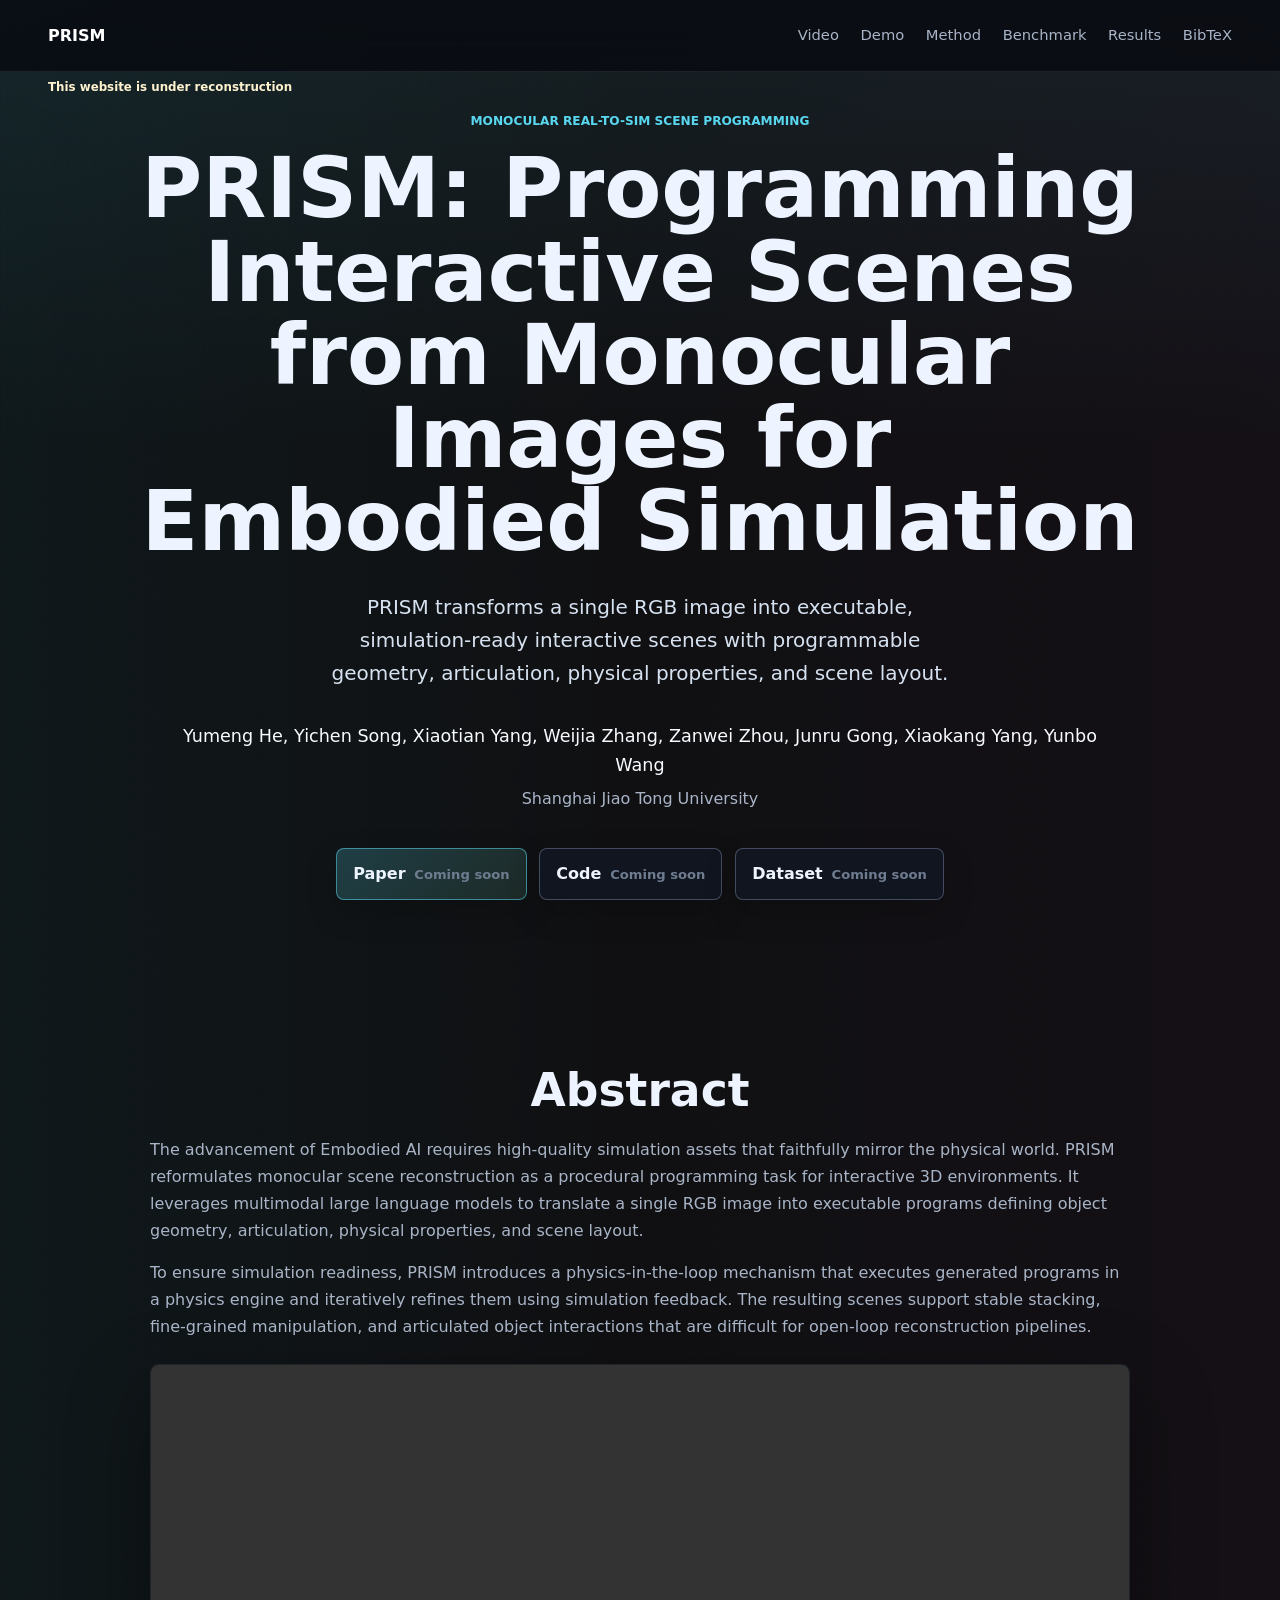
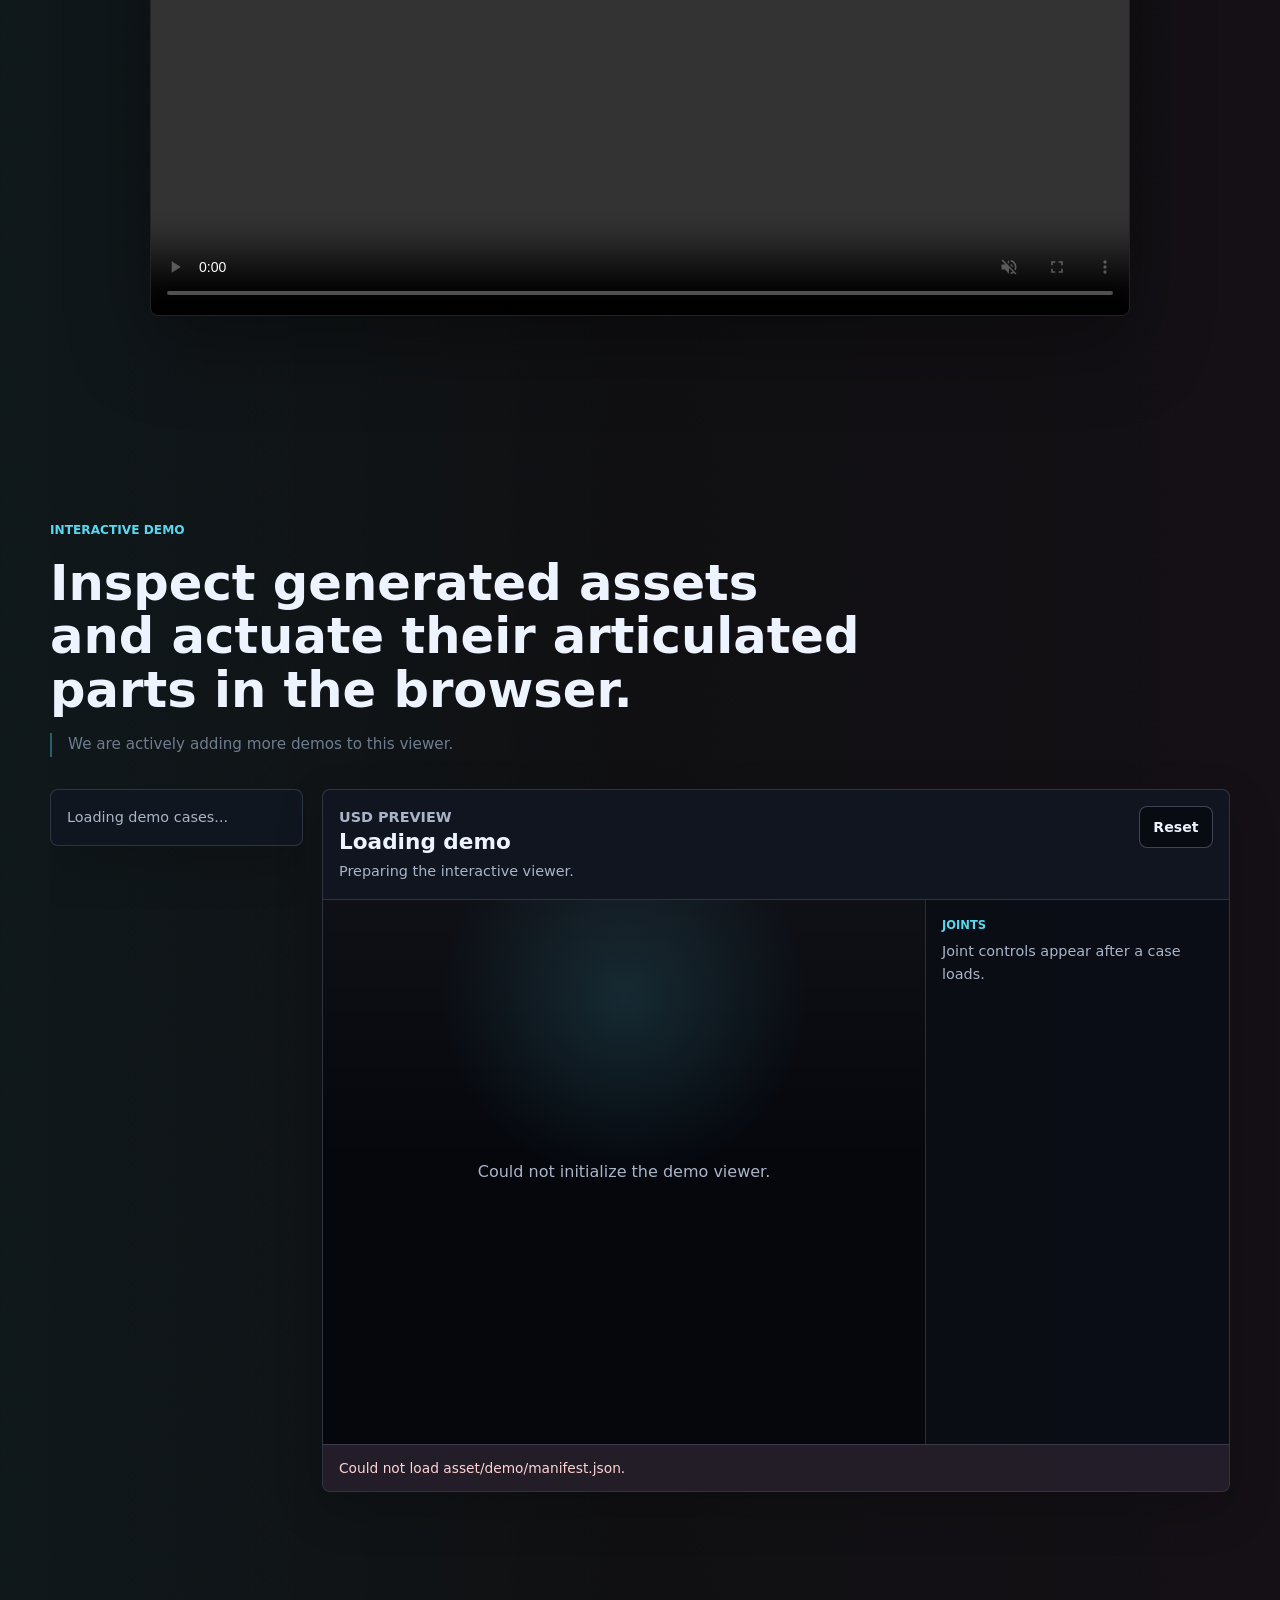
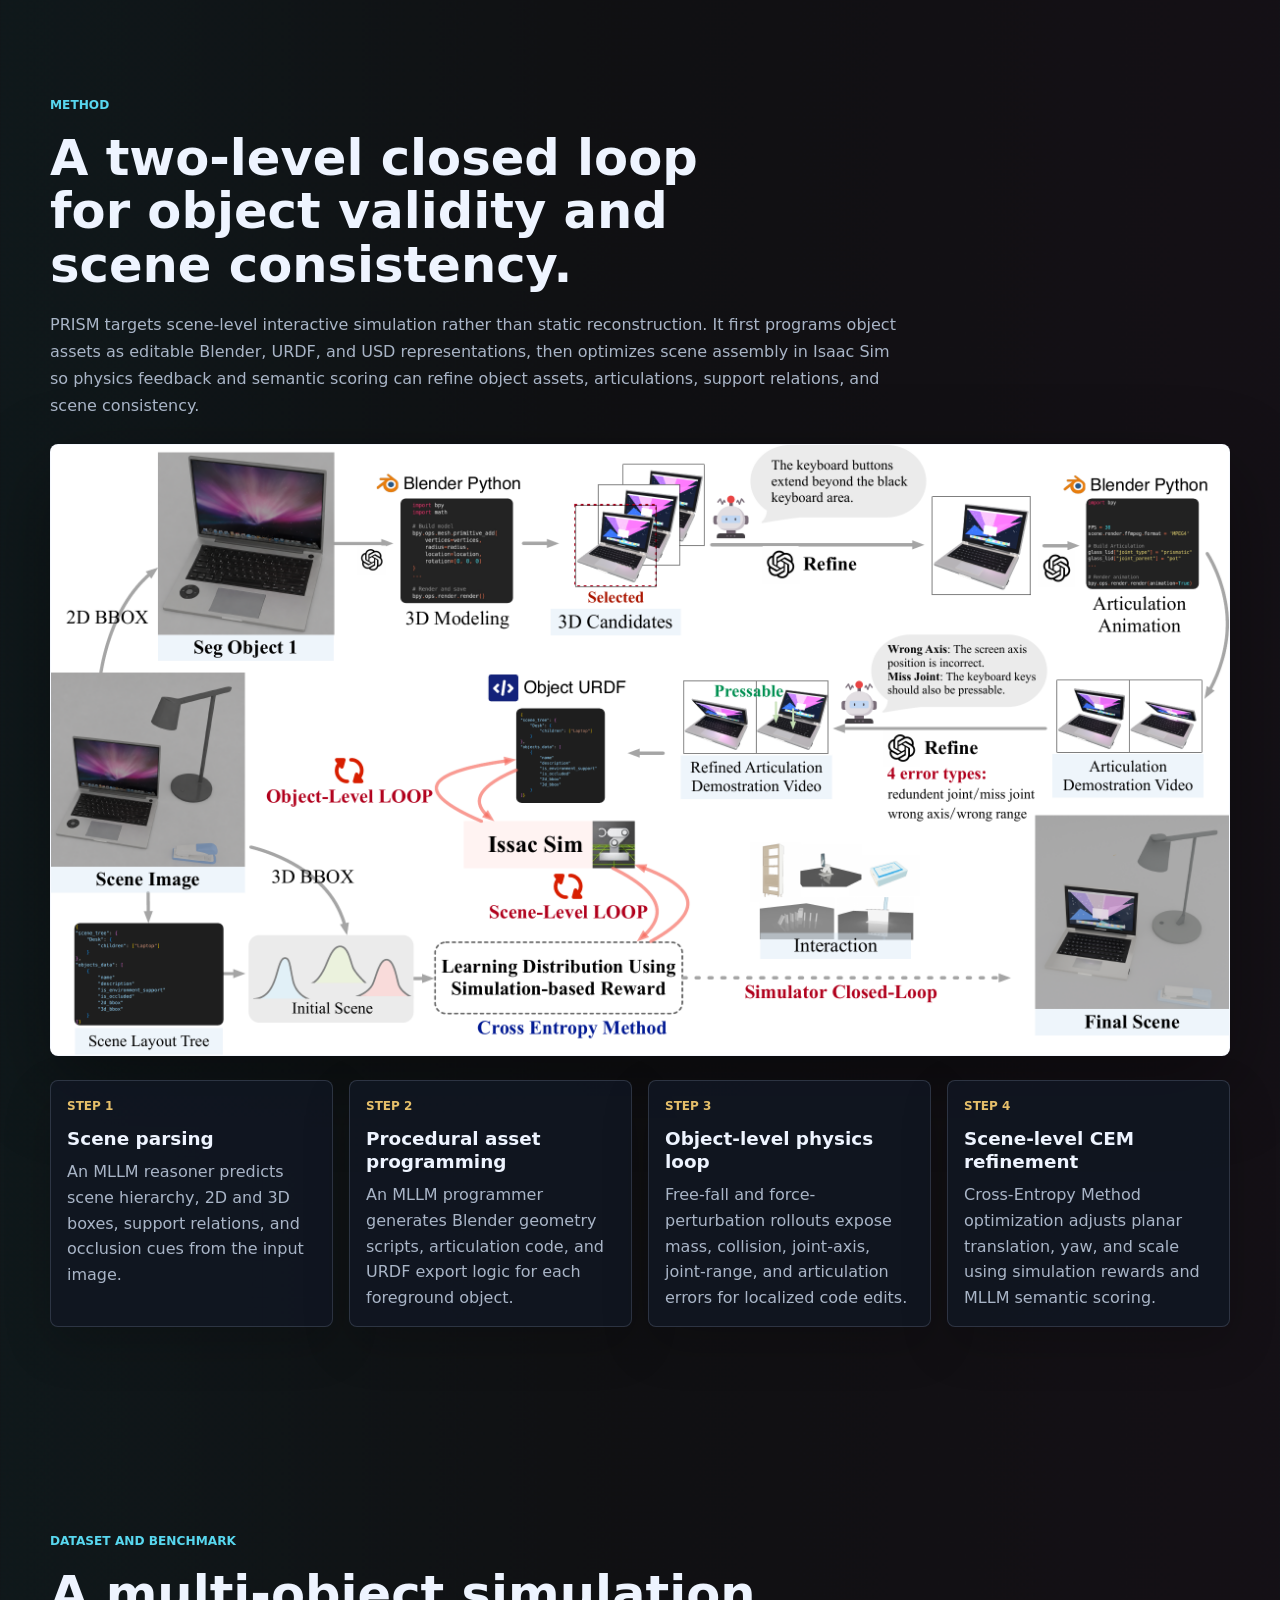
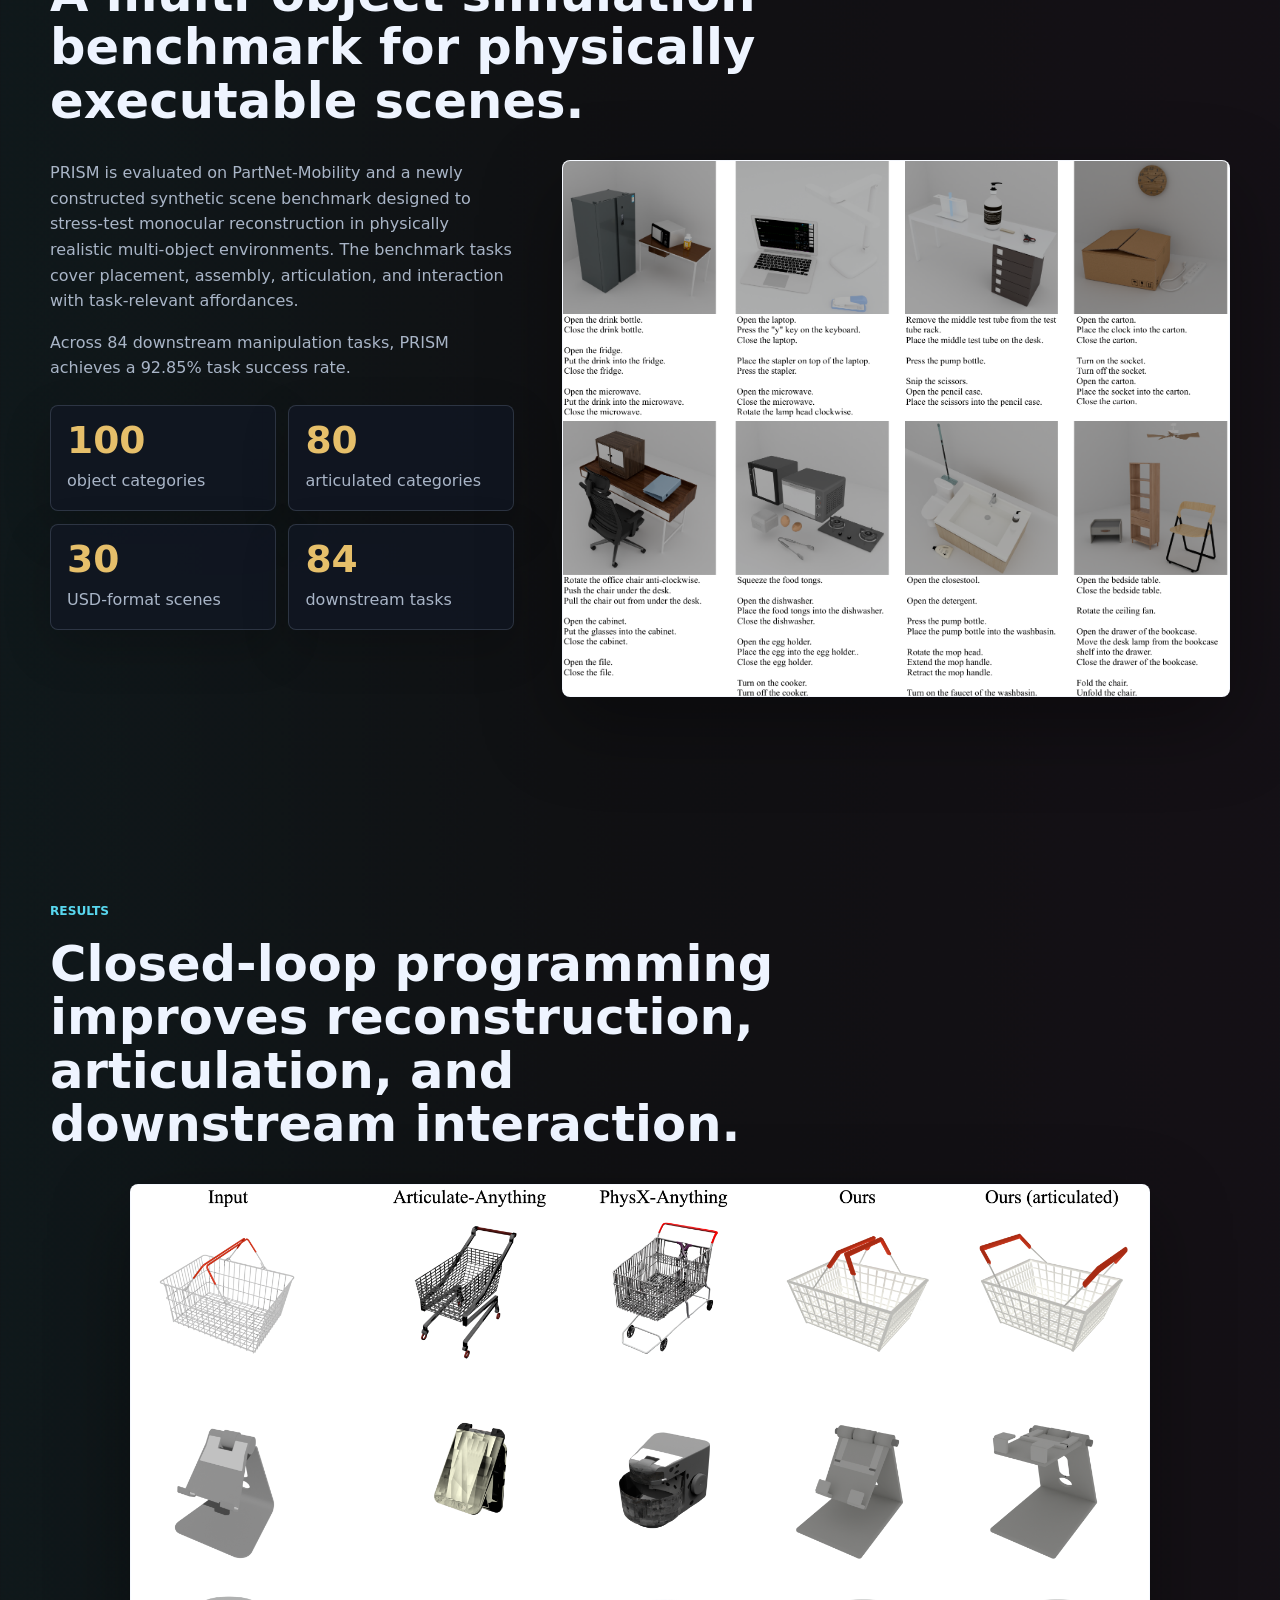
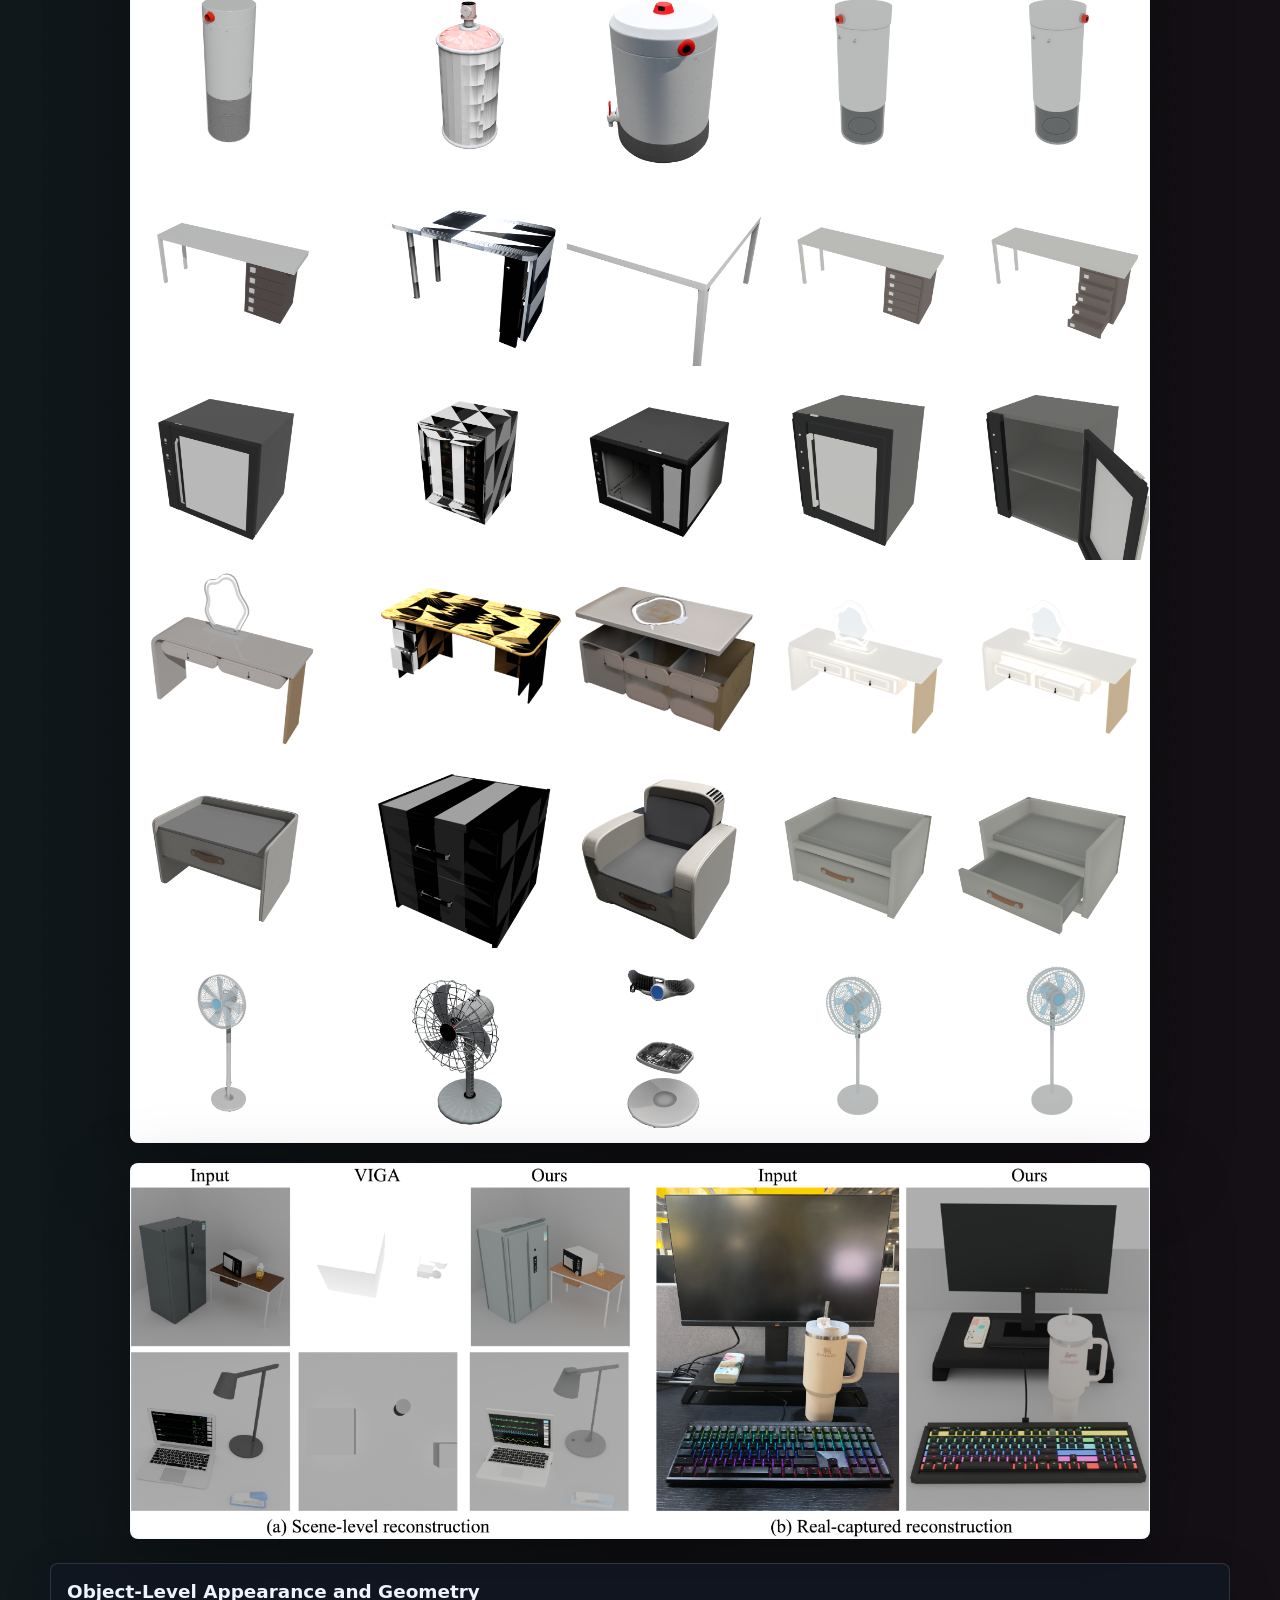
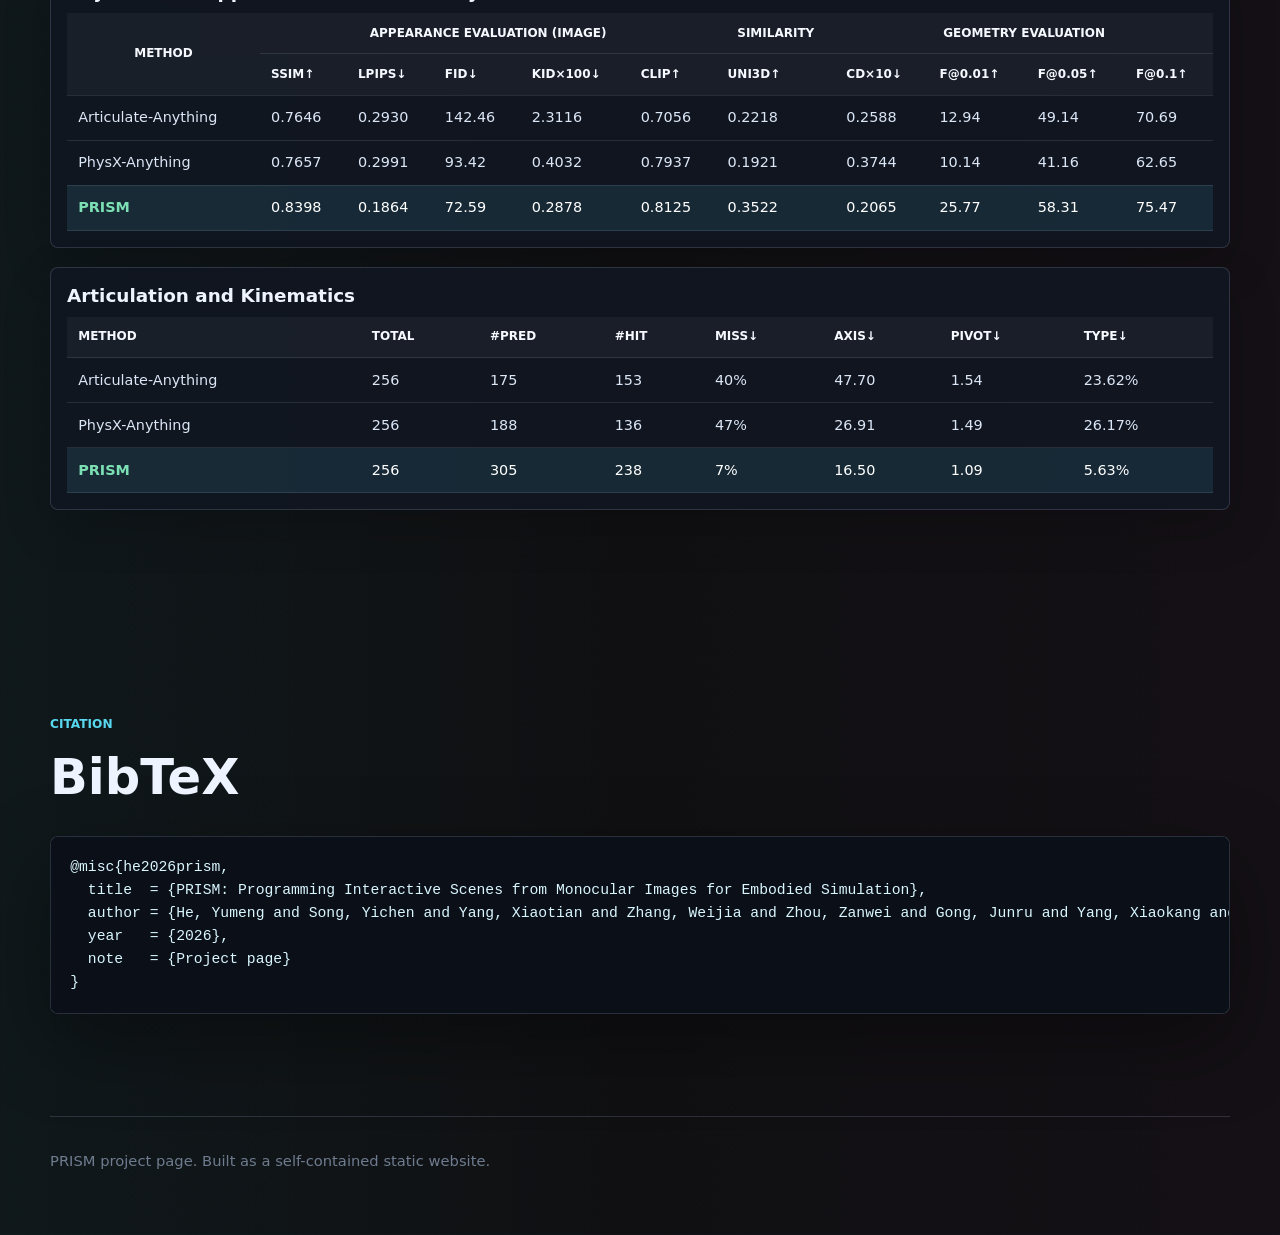
==== PRISM/index.html @ 4d596b6a "Add PRISM project page" ====
<!DOCTYPE html>
<html lang="en">
<head>
  <meta charset="utf-8">
  <meta name="viewport" content="width=device-width, initial-scale=1">
  <meta name="description" content="PRISM programs interactive simulation-ready scenes from monocular images through MLLM-driven code synthesis and physics-in-the-loop refinement.">
  <meta name="keywords" content="PRISM, embodied simulation, real-to-sim, monocular reconstruction, articulated objects, MLLM, physics-in-the-loop">
  <meta property="og:title" content="PRISM: Programming Interactive Scenes from Monocular Images for Embodied Simulation">
  <meta property="og:description" content="A project page for PRISM, a framework for simulation-ready interactive scene generation from a single RGB image.">
  <meta property="og:image" content="static/images/figure-1-demonstration.png">
  <meta name="twitter:card" content="summary_large_image">
  <title>PRISM: Programming Interactive Scenes from Monocular Images</title>
  <link rel="stylesheet" href="static/css/style.css">
</head>
<body>
  <header class="site-nav" aria-label="Primary navigation">
    <a class="brand" href="#top" aria-label="PRISM home">PRISM</a>
    <nav class="nav-links">
      <a href="#teaser-video">Video</a>
      <a href="#demo-visualization">Demo</a>
      <a href="#method">Method</a>
      <a href="#benchmark">Benchmark</a>
      <a href="#results">Results</a>
      <a href="#bibtex">BibTeX</a>
    </nav>
  </header>

  <main id="top">
    <section class="hero" aria-labelledby="paper-title">
      <div class="hero-grid" aria-hidden="true"></div>
      <p class="reconstruction-note">This website is under reconstruction</p>
      <div class="hero-inner">
        <p class="eyebrow">Monocular Real-to-Sim Scene Programming</p>
        <h1 id="paper-title">
          <span class="title-part">PRISM:</span>
          <span class="title-part">Programming</span>
          <span class="title-part">Interactive</span>
          <span class="title-part">Scenes</span>
          <span class="title-part">from Monocular</span>
          <span class="title-part">Images for</span>
          <span class="title-part">Embodied</span>
          <span class="title-part">Simulation</span>
        </h1>
        <p class="subtitle">
          PRISM transforms a single RGB image into executable, simulation-ready interactive scenes with programmable geometry, articulation, physical properties, and scene layout.
        </p>
        <p class="authors">
          Yumeng He, Yichen Song, Xiaotian Yang, Weijia Zhang, Zanwei Zhou, Junru Gong, Xiaokang Yang, Yunbo Wang
        </p>
        <p class="affiliation">Shanghai Jiao Tong University</p>
        <div class="button-row" aria-label="Project links">
          <a class="button button-primary placeholder-link" href="#" aria-disabled="true">Paper <span>Coming soon</span></a>
          <a class="button placeholder-link" href="#" aria-disabled="true">Code <span>Coming soon</span></a>
          <a class="button placeholder-link" href="#" aria-disabled="true">Dataset <span>Coming soon</span></a>
        </div>
      </div>
    </section>

    <section id="teaser-video" class="section reveal">
      <div class="section-heading">
        <h2>Abstract</h2>
      </div>
      <div class="teaser-summary">
        <p>
          The advancement of Embodied AI requires high-quality simulation assets that faithfully mirror the physical world. PRISM reformulates monocular scene reconstruction as a procedural programming task for interactive 3D environments. It leverages multimodal large language models to translate a single RGB image into executable programs defining object geometry, articulation, physical properties, and scene layout.
        </p>
        <p>
          To ensure simulation readiness, PRISM introduces a physics-in-the-loop mechanism that executes generated programs in a physics engine and iteratively refines them using simulation feedback. The resulting scenes support stable stacking, fine-grained manipulation, and articulated object interactions that are difficult for open-loop reconstruction pipelines.
        </p>
      </div>
      <figure class="video-panel">
        <video controls muted playsinline preload="metadata">
          <source src="asset/figure/teaser_video.mp4" type="video/mp4">
        </video>
      </figure>
    </section>

    <section id="demo-visualization" class="section reveal">
      <div class="section-heading">
        <p class="eyebrow">Interactive Demo</p>
        <h2>Inspect generated assets and actuate their articulated parts in the browser.</h2>
        <blockquote class="demo-note">We are actively adding more demos to this viewer.</blockquote>
      </div>
      <div class="demo-shell" data-demo-viewer>
        <aside class="demo-case-list" data-demo-list aria-label="Demo cases">
          <div class="demo-loading">Loading demo cases...</div>
        </aside>
        <div class="demo-viewer-panel">
          <div class="demo-viewer-header">
            <div>
              <p class="demo-kicker">USD Preview</p>
              <h3 data-demo-title>Loading demo</h3>
              <p data-demo-meta>Preparing the interactive viewer.</p>
            </div>
            <button class="demo-reset-button" type="button" data-demo-reset>Reset</button>
          </div>
          <div class="demo-stage-layout">
            <div class="demo-stage" data-demo-stage>
              <div class="demo-stage-placeholder">
                <span>Loading 3D scene...</span>
              </div>
            </div>
            <aside class="demo-joint-panel" data-joint-panel>
              <p class="demo-panel-title">Joints</p>
              <p class="demo-panel-empty">Joint controls appear after a case loads.</p>
            </aside>
          </div>
          <div class="demo-status" data-demo-status>Choose a case to load its simulation-ready asset.</div>
        </div>
      </div>
    </section>

    <section id="method" class="section reveal">
      <div class="section-heading">
        <p class="eyebrow">Method</p>
        <h2>A two-level closed loop for object validity and scene consistency.</h2>
      </div>
      <p class="method-intro">
        PRISM targets scene-level interactive simulation rather than static reconstruction. It first programs object assets as editable Blender, URDF, and USD representations, then optimizes scene assembly in Isaac Sim so physics feedback and semantic scoring can refine object assets, articulations, support relations, and scene consistency.
      </p>
      <figure class="figure-panel wide">
        <img src="asset/figure/method.png" alt="Overview of the PRISM pipeline from scene parsing to object-level loop and scene-level loop.">
      </figure>
      <div class="step-grid">
        <article>
          <span>Step 1</span>
          <h3>Scene parsing</h3>
          <p>An MLLM reasoner predicts scene hierarchy, 2D and 3D boxes, support relations, and occlusion cues from the input image.</p>
        </article>
        <article>
          <span>Step 2</span>
          <h3>Procedural asset programming</h3>
          <p>An MLLM programmer generates Blender geometry scripts, articulation code, and URDF export logic for each foreground object.</p>
        </article>
        <article>
          <span>Step 3</span>
          <h3>Object-level physics loop</h3>
          <p>Free-fall and force-perturbation rollouts expose mass, collision, joint-axis, joint-range, and articulation errors for localized code edits.</p>
        </article>
        <article>
          <span>Step 4</span>
          <h3>Scene-level CEM refinement</h3>
          <p>Cross-Entropy Method optimization adjusts planar translation, yaw, and scale using simulation rewards and MLLM semantic scoring.</p>
        </article>
      </div>
    </section>

    <section id="benchmark" class="section reveal">
      <div class="section-heading">
        <p class="eyebrow">Dataset and Benchmark</p>
        <h2>A multi-object simulation benchmark for physically executable scenes.</h2>
      </div>
      <div class="benchmark-layout">
        <div class="benchmark-copy">
          <p>
            PRISM is evaluated on PartNet-Mobility and a newly constructed synthetic scene benchmark designed to stress-test monocular reconstruction in physically realistic multi-object environments. The benchmark tasks cover placement, assembly, articulation, and interaction with task-relevant affordances.
          </p>
          <p>
            Across 84 downstream manipulation tasks, PRISM achieves a 92.85% task success rate.
          </p>
          <div class="benchmark-stats">
            <div>
              <strong>100</strong>
              <span>object categories</span>
            </div>
            <div>
              <strong>80</strong>
              <span>articulated categories</span>
            </div>
            <div>
              <strong>30</strong>
              <span>USD-format scenes</span>
            </div>
            <div>
              <strong>84</strong>
              <span>downstream tasks</span>
            </div>
          </div>
        </div>
        <figure class="figure-panel">
          <img src="asset/figure/task.png" alt="Examples of PRISM benchmark scenes with their corresponding manipulation tasks.">
        </figure>
      </div>
    </section>

    <section id="results" class="section reveal">
      <div class="section-heading">
        <p class="eyebrow">Results</p>
        <h2>Closed-loop programming improves reconstruction, articulation, and downstream interaction.</h2>
      </div>
      <div class="result-gallery">
        <figure class="figure-panel result-qualitative">
          <img src="asset/figure/object.jpeg" alt="Object-level qualitative and quantitative comparison results.">
        </figure>
        <figure class="figure-panel">
          <img src="asset/figure/scene.jpeg" alt="Scene-level qualitative comparison results.">
        </figure>
      </div>

      <div class="table-grid">
        <section class="data-table appearance-table" aria-labelledby="appearance-table-title">
          <h3 id="appearance-table-title">Object-Level Appearance and Geometry</h3>
          <div class="table-wrap">
            <table>
              <thead>
                <tr>
                  <th rowspan="2">Method</th>
                  <th colspan="5">Appearance Evaluation (Image)</th>
                  <th>Similarity</th>
                  <th colspan="4">Geometry Evaluation</th>
                </tr>
                <tr>
                  <th>SSIM↑</th>
                  <th>LPIPS↓</th>
                  <th>FID↓</th>
                  <th>KID×100↓</th>
                  <th>CLIP↑</th>
                  <th>Uni3D↑</th>
                  <th>CD×10↓</th>
                  <th>F@0.01↑</th>
                  <th>F@0.05↑</th>
                  <th>F@0.1↑</th>
                </tr>
              </thead>
              <tbody>
                <tr>
                  <td>Articulate-Anything</td>
                  <td>0.7646</td>
                  <td>0.2930</td>
                  <td>142.46</td>
                  <td>2.3116</td>
                  <td>0.7056</td>
                  <td>0.2218</td>
                  <td>0.2588</td>
                  <td>12.94</td>
                  <td>49.14</td>
                  <td>70.69</td>
                </tr>
                <tr>
                  <td>PhysX-Anything</td>
                  <td>0.7657</td>
                  <td>0.2991</td>
                  <td>93.42</td>
                  <td>0.4032</td>
                  <td>0.7937</td>
                  <td>0.1921</td>
                  <td>0.3744</td>
                  <td>10.14</td>
                  <td>41.16</td>
                  <td>62.65</td>
                </tr>
                <tr class="highlight-row">
                  <td>PRISM</td>
                  <td>0.8398</td>
                  <td>0.1864</td>
                  <td>72.59</td>
                  <td>0.2878</td>
                  <td>0.8125</td>
                  <td>0.3522</td>
                  <td>0.2065</td>
                  <td>25.77</td>
                  <td>58.31</td>
                  <td>75.47</td>
                </tr>
              </tbody>
            </table>
          </div>
        </section>

        <section class="data-table articulation-table" aria-labelledby="articulation-table-title">
          <h3 id="articulation-table-title">Articulation and Kinematics</h3>
          <div class="table-wrap">
            <table>
              <thead>
                <tr>
                  <th>Method</th>
                  <th>Total</th>
                  <th>#Pred</th>
                  <th>#Hit</th>
                  <th>Miss↓</th>
                  <th>Axis↓</th>
                  <th>Pivot↓</th>
                  <th>Type↓</th>
                </tr>
              </thead>
              <tbody>
                <tr>
                  <td>Articulate-Anything</td>
                  <td>256</td>
                  <td>175</td>
                  <td>153</td>
                  <td>40%</td>
                  <td>47.70</td>
                  <td>1.54</td>
                  <td>23.62%</td>
                </tr>
                <tr>
                  <td>PhysX-Anything</td>
                  <td>256</td>
                  <td>188</td>
                  <td>136</td>
                  <td>47%</td>
                  <td>26.91</td>
                  <td>1.49</td>
                  <td>26.17%</td>
                </tr>
                <tr class="highlight-row">
                  <td>PRISM</td>
                  <td>256</td>
                  <td>305</td>
                  <td>238</td>
                  <td>7%</td>
                  <td>16.50</td>
                  <td>1.09</td>
                  <td>5.63%</td>
                </tr>
              </tbody>
            </table>
          </div>
        </section>
      </div>
    </section>

    <section id="bibtex" class="section reveal">
      <div class="section-heading">
        <p class="eyebrow">Citation</p>
        <h2>BibTeX</h2>
      </div>
      <pre class="bibtex"><code>@misc{he2026prism,
  title  = {PRISM: Programming Interactive Scenes from Monocular Images for Embodied Simulation},
  author = {He, Yumeng and Song, Yichen and Yang, Xiaotian and Zhang, Weijia and Zhou, Zanwei and Gong, Junru and Yang, Xiaokang and Wang, Yunbo},
  year   = {2026},
  note   = {Project page}
}</code></pre>
    </section>
  </main>

  <footer class="footer">
    <p>PRISM project page. Built as a self-contained static website.</p>
  </footer>

  <script src="static/js/main.js"></script>
  <script type="importmap">
    {
      "imports": {
        "three": "./static/vendor/three/three.module.js",
        "three/addons/": "./static/vendor/three/examples/jsm/"
      }
    }
  </script>
  <script type="module" src="static/js/demo-viewer.js"></script>
</body>
</html>
---- PRISM/static/css/style.css ----
:root {
  color-scheme: dark;
  --bg: #07090f;
  --bg-elevated: #0d111a;
  --panel: #111722;
  --panel-strong: #151d2a;
  --text: #eef4ff;
  --muted: #a9b5c7;
  --soft: #6f7c90;
  --line: rgba(199, 218, 255, 0.16);
  --line-strong: rgba(199, 218, 255, 0.28);
  --cyan: #58d7ef;
  --mint: #7de0b5;
  --amber: #e6bf6a;
  --rose: #e98080;
  --shadow: 0 28px 80px rgba(0, 0, 0, 0.34);
}

* {
  box-sizing: border-box;
}

html {
  scroll-behavior: smooth;
  background: var(--bg);
}

body {
  margin: 0;
  min-height: 100vh;
  overflow-x: hidden;
  color: var(--text);
  font-family: Inter, ui-sans-serif, system-ui, -apple-system, BlinkMacSystemFont, "Segoe UI", Arial, sans-serif;
  line-height: 1.6;
  background:
    linear-gradient(180deg, rgba(88, 215, 239, 0.08) 0%, rgba(7, 9, 15, 0) 28rem),
    linear-gradient(90deg, rgba(125, 224, 181, 0.07), rgba(230, 191, 106, 0.04) 48%, rgba(233, 128, 128, 0.06)),
    var(--bg);
}

body::before {
  position: fixed;
  inset: 0;
  z-index: -2;
  content: "";
  background-image:
    linear-gradient(rgba(199, 218, 255, 0.06) 1px, transparent 1px),
    linear-gradient(90deg, rgba(199, 218, 255, 0.06) 1px, transparent 1px);
  background-size: 42px 42px;
  mask-image: linear-gradient(180deg, rgba(0, 0, 0, 0.85), rgba(0, 0, 0, 0.2) 48rem, transparent);
  pointer-events: none;
}

a {
  color: inherit;
  text-decoration: none;
}

img {
  display: block;
  max-width: 100%;
}

::selection {
  color: #ffffff;
  background: rgba(88, 215, 239, 0.35);
}

.site-nav {
  position: fixed;
  top: 0;
  left: 0;
  right: 0;
  z-index: 20;
  display: flex;
  align-items: center;
  justify-content: space-between;
  gap: 1rem;
  padding: 1rem clamp(1rem, 4vw, 3rem);
  border-bottom: 1px solid rgba(199, 218, 255, 0.1);
  background: rgba(7, 9, 15, 0.76);
  backdrop-filter: blur(18px);
}

.brand {
  display: inline-flex;
  align-items: center;
  min-height: 2.25rem;
  font-weight: 800;
  letter-spacing: 0;
  color: #ffffff;
}

.reconstruction-note {
  position: absolute;
  top: 5rem;
  left: clamp(1rem, 4vw, 3rem);
  z-index: 1;
  max-width: min(18rem, calc(100% - 2rem));
  margin: 0;
  color: #fff2cf;
  font-size: 0.74rem;
  font-weight: 800;
  line-height: 1.25;
  overflow-wrap: anywhere;
}

.nav-links {
  display: flex;
  align-items: center;
  gap: clamp(0.5rem, 2vw, 1.35rem);
  font-size: 0.92rem;
  color: var(--muted);
}

.nav-links a {
  padding: 0.45rem 0;
  border-bottom: 1px solid transparent;
  transition: color 160ms ease, border-color 160ms ease;
}

.nav-links a:hover,
.nav-links a:focus-visible {
  color: var(--text);
  border-color: var(--cyan);
}

.hero {
  position: relative;
  display: flex;
  min-height: 100vh;
  align-items: center;
  overflow: hidden;
  padding: 7rem clamp(1rem, 4vw, 3rem) 4rem;
}

.hero-grid {
  position: absolute;
  inset: 5rem clamp(1rem, 4vw, 4rem) 3rem;
  z-index: -1;
  border: 1px solid rgba(199, 218, 255, 0.1);
  background:
    linear-gradient(90deg, rgba(88, 215, 239, 0.08), transparent 35%, rgba(230, 191, 106, 0.08)),
    repeating-linear-gradient(0deg, rgba(255, 255, 255, 0.04) 0 1px, transparent 1px 32px),
    repeating-linear-gradient(90deg, rgba(255, 255, 255, 0.04) 0 1px, transparent 1px 32px);
  opacity: 0.72;
}

.hero-inner {
  width: min(100%, 1120px);
  margin: 0 auto;
  text-align: center;
}

.eyebrow {
  margin: 0 0 1rem;
  color: var(--cyan);
  font-size: 0.76rem;
  font-weight: 800;
  letter-spacing: 0;
  text-transform: uppercase;
  overflow-wrap: break-word;
}

h1,
h2,
h3,
p {
  margin-top: 0;
}

h1 {
  max-width: 1080px;
  margin: 0 auto;
  font-size: 5.2rem;
  line-height: 1;
  letter-spacing: 0;
  text-wrap: balance;
  overflow-wrap: break-word;
}

.title-part {
  display: inline;
}

.subtitle {
  max-width: 850px;
  margin: 1.75rem auto 0;
  color: #d7e2f1;
  font-size: 1.25rem;
  line-height: 1.65;
  text-wrap: balance;
}

.authors {
  max-width: 960px;
  margin: 2rem auto 0;
  color: #f7fbff;
  font-size: 1.1rem;
}

.affiliation {
  margin: 0.45rem auto 0;
  color: var(--muted);
  font-size: 1rem;
}

.button-row {
  display: flex;
  flex-wrap: wrap;
  justify-content: center;
  gap: 0.8rem;
  margin-top: 2.3rem;
}

.button {
  display: inline-flex;
  min-height: 2.9rem;
  align-items: center;
  justify-content: center;
  gap: 0.55rem;
  padding: 0.75rem 1rem;
  border: 1px solid var(--line-strong);
  border-radius: 8px;
  color: var(--text);
  background: rgba(17, 23, 34, 0.9);
  font-weight: 750;
  box-shadow: 0 12px 32px rgba(0, 0, 0, 0.18);
  transition: transform 160ms ease, border-color 160ms ease, background 160ms ease;
}

.button span {
  color: var(--soft);
  font-size: 0.82rem;
  font-weight: 650;
}

.button:hover,
.button:focus-visible {
  transform: translateY(-2px);
  border-color: rgba(88, 215, 239, 0.65);
  background: rgba(20, 31, 45, 0.95);
}

.button-primary {
  border-color: rgba(88, 215, 239, 0.55);
  background: linear-gradient(135deg, rgba(88, 215, 239, 0.22), rgba(125, 224, 181, 0.12));
}

.section {
  width: min(100% - 2rem, 1180px);
  margin: 0 auto;
  padding: clamp(4.5rem, 8vw, 7.5rem) 0;
}

.section-heading {
  max-width: 850px;
  margin-bottom: 2rem;
}

.section-heading h2 {
  margin: 0;
  font-size: 3.1rem;
  line-height: 1.08;
  letter-spacing: 0;
  text-wrap: balance;
}

.benchmark-layout {
  display: grid;
  grid-template-columns: minmax(0, 0.82fr) minmax(0, 1.18fr);
  gap: clamp(1.4rem, 4vw, 3rem);
  align-items: start;
}

.figure-panel {
  margin: 0;
  overflow: hidden;
  border: 1px solid var(--line);
  border-radius: 8px;
  background: #ffffff;
  box-shadow: var(--shadow);
}

.figure-panel img {
  display: block;
  width: 100%;
  height: auto;
  background: #ffffff;
}

.figure-panel.wide {
  margin-bottom: 1.5rem;
}

.video-panel {
  width: min(100%, 980px);
  margin: 0 auto;
  overflow: hidden;
  border: 1px solid var(--line);
  border-radius: 8px;
  background: #000000;
  box-shadow: var(--shadow);
}

.video-panel video {
  display: block;
  width: 100%;
  aspect-ratio: 16 / 9;
  background: #000000;
}

#teaser-video .section-heading {
  width: min(100%, 980px);
  max-width: none;
  margin: 0 auto 1.25rem;
  text-align: center;
}

#teaser-video .section-heading h2 {
  font-size: clamp(2.1rem, 4vw, 2.85rem);
}

.teaser-summary {
  width: min(100%, 980px);
  margin: 0 auto 1.5rem;
  color: var(--muted);
  font-size: 1rem;
  line-height: 1.7;
  text-align: left;
}

.teaser-summary p {
  margin: 0;
}

.teaser-summary p + p {
  margin-top: 0.9rem;
}

.demo-note {
  margin: 1rem 0 0;
  padding-left: 1rem;
  border-left: 2px solid rgba(88, 215, 239, 0.38);
  color: var(--soft);
  font-size: 0.95rem;
  line-height: 1.55;
}

.demo-shell {
  display: grid;
  grid-template-columns: minmax(12rem, 16rem) minmax(0, 1fr);
  gap: 1rem;
  align-items: stretch;
}

.demo-case-list {
  display: flex;
  flex-direction: column;
  gap: 0.6rem;
  min-width: 0;
  max-height: calc(5 * 4.4rem + 4 * 0.6rem);
  overflow-y: auto;
  padding-right: 0.2rem;
}

.demo-loading,
.demo-case-button,
.demo-viewer-panel,
.demo-joint-panel {
  border: 1px solid var(--line);
  border-radius: 8px;
  background: rgba(17, 23, 34, 0.86);
  box-shadow: 0 18px 48px rgba(0, 0, 0, 0.18);
}

.demo-loading {
  padding: 1rem;
  color: var(--muted);
  font-size: 0.9rem;
}

.demo-case-button {
  display: grid;
  grid-template-columns: 4.4rem minmax(0, 1fr);
  align-items: center;
  flex: 0 0 auto;
  width: 100%;
  height: 4.4rem;
  min-width: 0;
  padding: 0;
  overflow: hidden;
  color: inherit;
  font: inherit;
  text-align: left;
  cursor: pointer;
  transition: border-color 160ms ease, transform 160ms ease, background 160ms ease;
}

.demo-case-button:hover,
.demo-case-button:focus-visible,
.demo-case-button.is-active {
  border-color: rgba(88, 215, 239, 0.65);
  background: rgba(20, 31, 45, 0.95);
}

.demo-case-button:hover,
.demo-case-button:focus-visible {
  transform: translateY(-2px);
}

.demo-case-button img {
  display: block;
  width: 100%;
  height: 100%;
  object-fit: cover;
}

.demo-case-thumb {
  display: grid;
  place-items: center;
  width: 4.4rem;
  height: 4.4rem;
  overflow: hidden;
  background: #ffffff;
}

.demo-case-thumb-fallback {
  color: #101722;
  font-size: 1rem;
  font-weight: 850;
}

.demo-case-title {
  display: -webkit-box;
  -webkit-box-orient: vertical;
  -webkit-line-clamp: 2;
  min-width: 0;
  padding: 0.75rem;
  color: var(--text);
  font-size: 0.92rem;
  font-weight: 750;
  line-height: 1.25;
  overflow: hidden;
  overflow-wrap: anywhere;
}

.demo-viewer-panel {
  min-width: 0;
  overflow: hidden;
}

.demo-viewer-header {
  display: flex;
  align-items: flex-start;
  justify-content: space-between;
  gap: 1rem;
  padding: 1rem;
  border-bottom: 1px solid var(--line);
}

.demo-viewer-header h3 {
  margin-bottom: 0.3rem;
  font-size: 1.35rem;
  line-height: 1.2;
}

.demo-viewer-header p {
  margin-bottom: 0;
  color: var(--muted);
  font-size: 0.9rem;
}

.demo-kicker,
.demo-panel-title {
  margin: 0 0 0.35rem;
  color: var(--cyan);
  font-size: 0.72rem;
  font-weight: 800;
  letter-spacing: 0;
  text-transform: uppercase;
}

.demo-reset-button {
  flex: 0 0 auto;
  min-height: 2.4rem;
  padding: 0.55rem 0.85rem;
  border: 1px solid var(--line-strong);
  border-radius: 8px;
  color: var(--text);
  background: rgba(7, 9, 15, 0.72);
  font: inherit;
  font-size: 0.88rem;
  font-weight: 750;
  cursor: pointer;
  transition: border-color 160ms ease, background 160ms ease;
}

.demo-reset-button:hover,
.demo-reset-button:focus-visible {
  border-color: rgba(88, 215, 239, 0.65);
  background: rgba(20, 31, 45, 0.95);
}

.demo-stage-layout {
  display: grid;
  grid-template-columns: minmax(0, 1fr) minmax(15rem, 19rem);
  min-height: 34rem;
}

.demo-stage {
  position: relative;
  min-width: 0;
  min-height: 34rem;
  overflow: hidden;
  background:
    radial-gradient(circle at 50% 18%, rgba(88, 215, 239, 0.14), transparent 34%),
    linear-gradient(180deg, rgba(255, 255, 255, 0.04), transparent 48%),
    #05070d;
  touch-action: none;
}

.demo-stage canvas {
  display: block;
  width: 100%;
  height: 100%;
}

.demo-stage-placeholder {
  position: absolute;
  inset: 0;
  display: grid;
  place-items: center;
  padding: 1.5rem;
  color: var(--muted);
  text-align: center;
}

.demo-stage-placeholder span {
  max-width: 22rem;
}

.demo-joint-panel {
  min-width: 0;
  max-height: 34rem;
  overflow-y: auto;
  padding: 1rem;
  border-top: 0;
  border-right: 0;
  border-bottom: 0;
  border-radius: 0;
  background: rgba(7, 9, 15, 0.64);
  box-shadow: none;
}

.demo-panel-empty {
  margin: 0;
  color: var(--muted);
  font-size: 0.9rem;
}

.demo-joint-control {
  padding: 0.75rem 0;
  border-top: 1px solid rgba(199, 218, 255, 0.12);
}

.demo-joint-control:first-of-type {
  border-top: 0;
}

.demo-joint-control label {
  display: flex;
  align-items: flex-start;
  justify-content: space-between;
  gap: 0.75rem;
  color: var(--text);
  font-size: 0.82rem;
  font-weight: 750;
  line-height: 1.25;
}

.demo-joint-name {
  min-width: 0;
  overflow-wrap: anywhere;
}

.demo-joint-value {
  flex: 0 0 auto;
  color: var(--mint);
  font-variant-numeric: tabular-nums;
}

.demo-joint-control input[type="range"] {
  width: 100%;
  margin-top: 0.65rem;
  accent-color: var(--cyan);
}

.demo-status {
  padding: 0.75rem 1rem;
  border-top: 1px solid var(--line);
  color: var(--muted);
  font-size: 0.86rem;
}

.demo-status.is-error {
  color: #ffd3d3;
  background: rgba(233, 128, 128, 0.08);
}

.method-intro {
  max-width: 850px;
  margin: -0.85rem 0 1.5rem;
  color: var(--muted);
  font-size: 1rem;
  line-height: 1.7;
}

.step-grid article,
.data-table,
.benchmark-stats div {
  border: 1px solid var(--line);
  border-radius: 8px;
  background: rgba(17, 23, 34, 0.86);
  box-shadow: 0 18px 48px rgba(0, 0, 0, 0.18);
}

.step-grid h3,
.data-table h3 {
  margin-bottom: 0.6rem;
  font-size: 1.15rem;
  line-height: 1.25;
}

.step-grid p {
  margin-bottom: 0;
  color: var(--muted);
}

.step-grid {
  display: grid;
  grid-template-columns: repeat(4, minmax(0, 1fr));
  gap: 1rem;
}

.step-grid article {
  padding: 1rem;
}

.step-grid span {
  display: block;
  margin-bottom: 0.65rem;
  color: var(--amber);
  font-size: 0.75rem;
  font-weight: 800;
  text-transform: uppercase;
  letter-spacing: 0;
}

.result-gallery {
  display: grid;
  grid-template-columns: 1fr;
  gap: 1.2rem;
  align-items: start;
}

.result-gallery .figure-panel {
  width: min(100%, 1020px);
  background: #ffffff;
  margin-inline: auto;
}

.result-gallery img {
  background: #ffffff;
}

.table-grid {
  display: grid;
  grid-template-columns: 1fr;
  gap: 1.2rem;
  margin-top: 1.5rem;
}

.data-table {
  min-width: 0;
  padding: 1rem;
}

.data-table h3 {
  color: var(--text);
}

.table-wrap {
  min-width: 0;
  max-width: 100%;
  overflow-x: auto;
}

table {
  width: 100%;
  min-width: 610px;
  border-collapse: collapse;
  color: #dbe6f6;
  font-size: 0.9rem;
}

th,
td {
  padding: 0.66rem 0.7rem;
  border-bottom: 1px solid rgba(199, 218, 255, 0.12);
  text-align: left;
  white-space: nowrap;
}

th {
  color: #f6f9ff;
  font-size: 0.75rem;
  font-weight: 800;
  letter-spacing: 0;
  text-transform: uppercase;
  background: rgba(255, 255, 255, 0.04);
}

.appearance-table table {
  min-width: 980px;
}

.articulation-table table {
  min-width: 760px;
}

.appearance-table thead tr:first-child th {
  text-align: center;
}

.highlight-row {
  color: #ffffff;
  background: rgba(88, 215, 239, 0.1);
}

.highlight-row td:first-child {
  color: var(--mint);
  font-weight: 850;
}

.benchmark-copy {
  color: var(--muted);
}

.benchmark-stats {
  display: grid;
  grid-template-columns: repeat(2, minmax(0, 1fr));
  gap: 0.8rem;
  margin-top: 1.5rem;
}

.benchmark-stats div {
  padding: 1rem;
}

.benchmark-stats strong {
  display: block;
  color: var(--amber);
  font-size: 2.35rem;
  line-height: 1;
}

.benchmark-stats span {
  display: block;
  margin-top: 0.55rem;
  color: var(--muted);
}

.bibtex {
  overflow-x: auto;
  margin: 0;
  padding: 1.2rem;
  border: 1px solid var(--line);
  border-radius: 8px;
  color: #d9f6ff;
  background: #0b1018;
  box-shadow: var(--shadow);
  font-size: 0.92rem;
  line-height: 1.55;
}

.footer {
  width: min(100% - 2rem, 1180px);
  margin: 0 auto;
  padding: 2rem 0 3rem;
  color: var(--soft);
  border-top: 1px solid var(--line);
  font-size: 0.92rem;
}

.reveal {
  opacity: 0;
  transform: translateY(22px);
  transition: opacity 520ms ease, transform 520ms ease;
}

.reveal.is-visible {
  opacity: 1;
  transform: translateY(0);
}

@media (prefers-reduced-motion: reduce) {
  *,
  *::before,
  *::after {
    scroll-behavior: auto !important;
    transition-duration: 0.01ms !important;
    animation-duration: 0.01ms !important;
    animation-iteration-count: 1 !important;
  }
}

@media (max-width: 980px) {
  h1 {
    font-size: 4.2rem;
  }

  .section-heading h2 {
    font-size: 2.45rem;
  }

  .benchmark-layout,
  .table-grid,
  .demo-shell,
  .demo-stage-layout {
    grid-template-columns: 1fr;
  }

  .demo-case-list {
    overflow-y: auto;
    padding-bottom: 0.15rem;
  }

  .demo-joint-panel {
    max-height: 20rem;
    border-top: 1px solid var(--line);
    border-left: 0;
  }

  .step-grid {
    grid-template-columns: repeat(2, minmax(0, 1fr));
  }
}

@media (max-width: 700px) {
  .site-nav {
    align-items: flex-start;
    flex-direction: column;
  }

  .nav-links {
    width: 100%;
    flex-wrap: wrap;
    gap: 0.75rem 1rem;
    font-size: 0.86rem;
  }

  .hero {
    padding-top: 10rem;
  }

  .hero-grid {
    inset: 8.4rem 1rem 2rem;
  }

  .reconstruction-note {
    top: 9.1rem;
  }

  .button {
    width: 100%;
  }

  .demo-viewer-header {
    flex-direction: column;
  }

  .demo-reset-button {
    width: 100%;
  }

  .demo-stage {
    min-height: 24rem;
  }

  .step-grid,
  .benchmark-stats {
    grid-template-columns: 1fr;
  }

  h1 {
    max-width: 21rem;
    font-size: 2rem;
    line-height: 1.08;
    text-wrap: wrap;
  }

  .title-part {
    display: block;
  }

  .subtitle {
    max-width: 21rem;
    font-size: 1rem;
    line-height: 1.55;
  }

  .eyebrow {
    max-width: 20rem;
    margin-inline: auto;
    font-size: 0.68rem;
    line-height: 1.4;
    text-wrap: balance;
  }

  .authors,
  .affiliation {
    max-width: 21rem;
    font-size: 0.94rem;
    overflow-wrap: break-word;
  }

  .section-heading h2 {
    font-size: 1.85rem;
  }

}
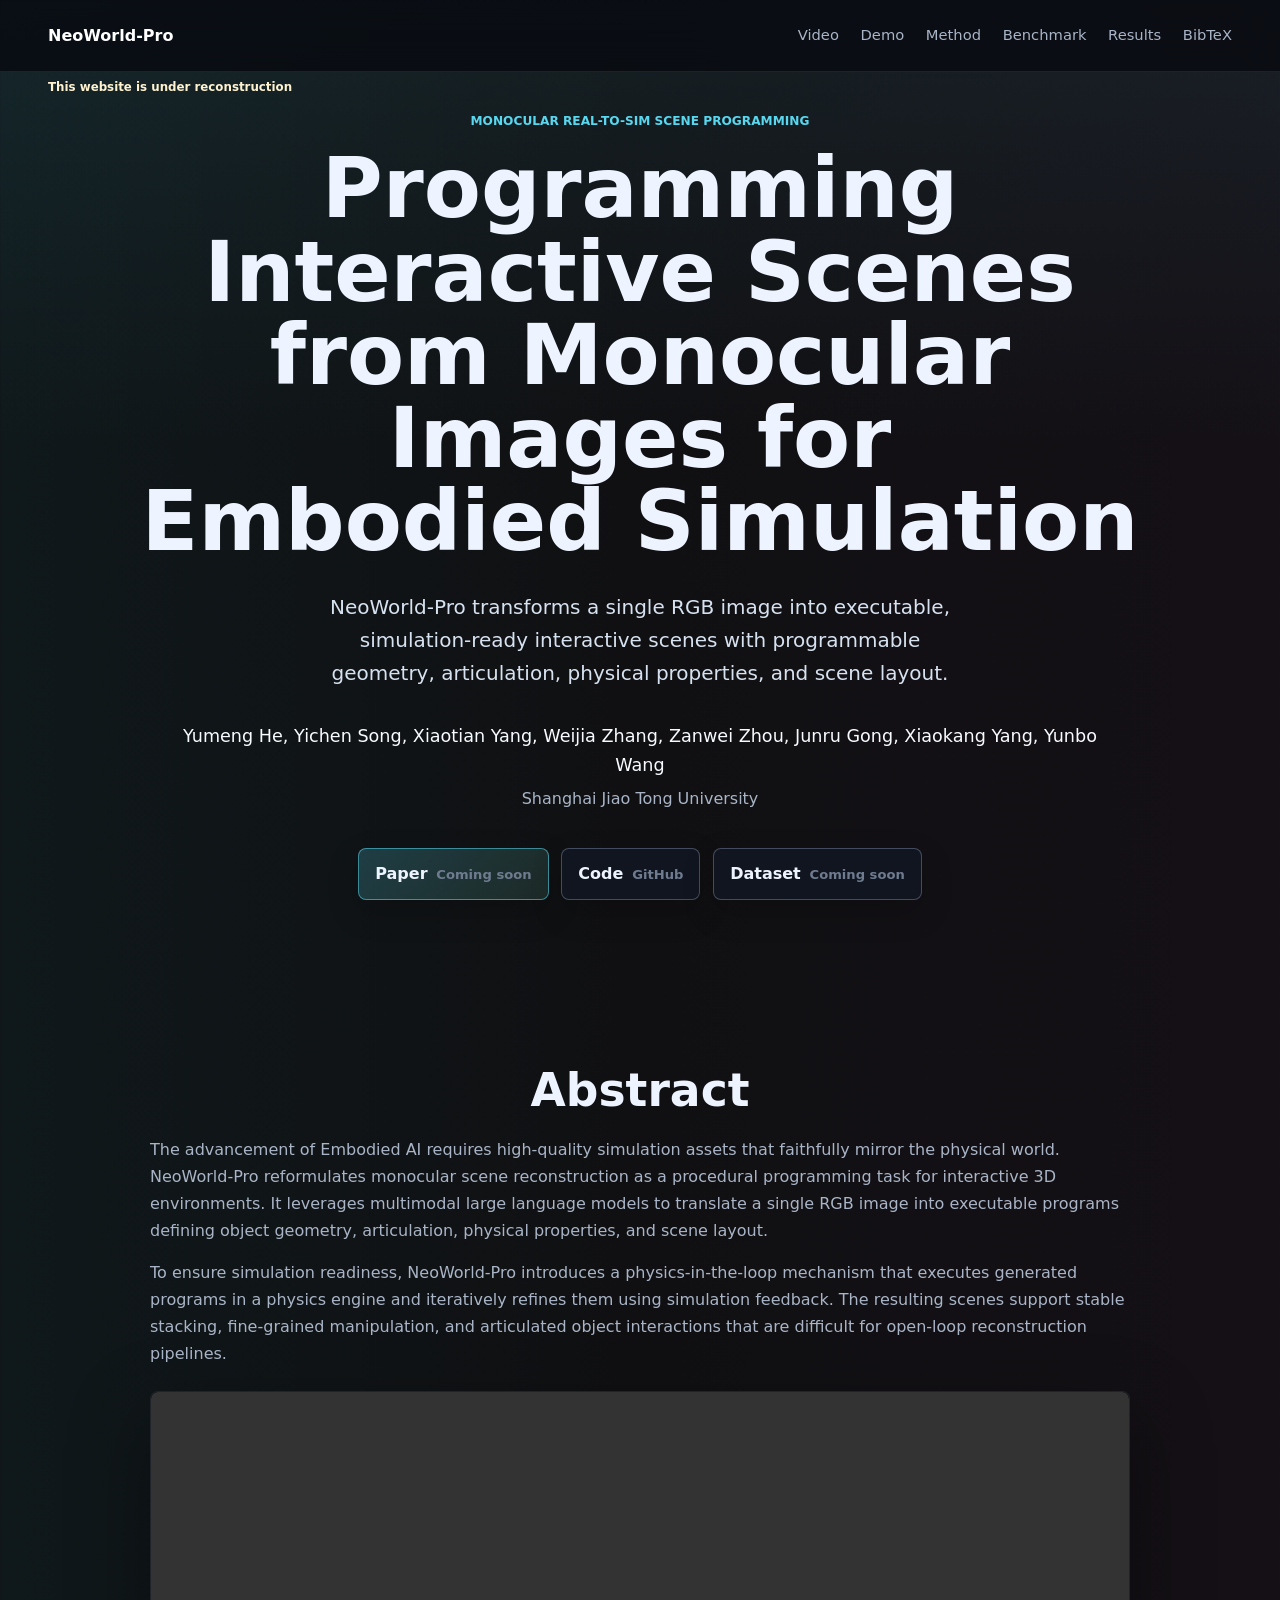
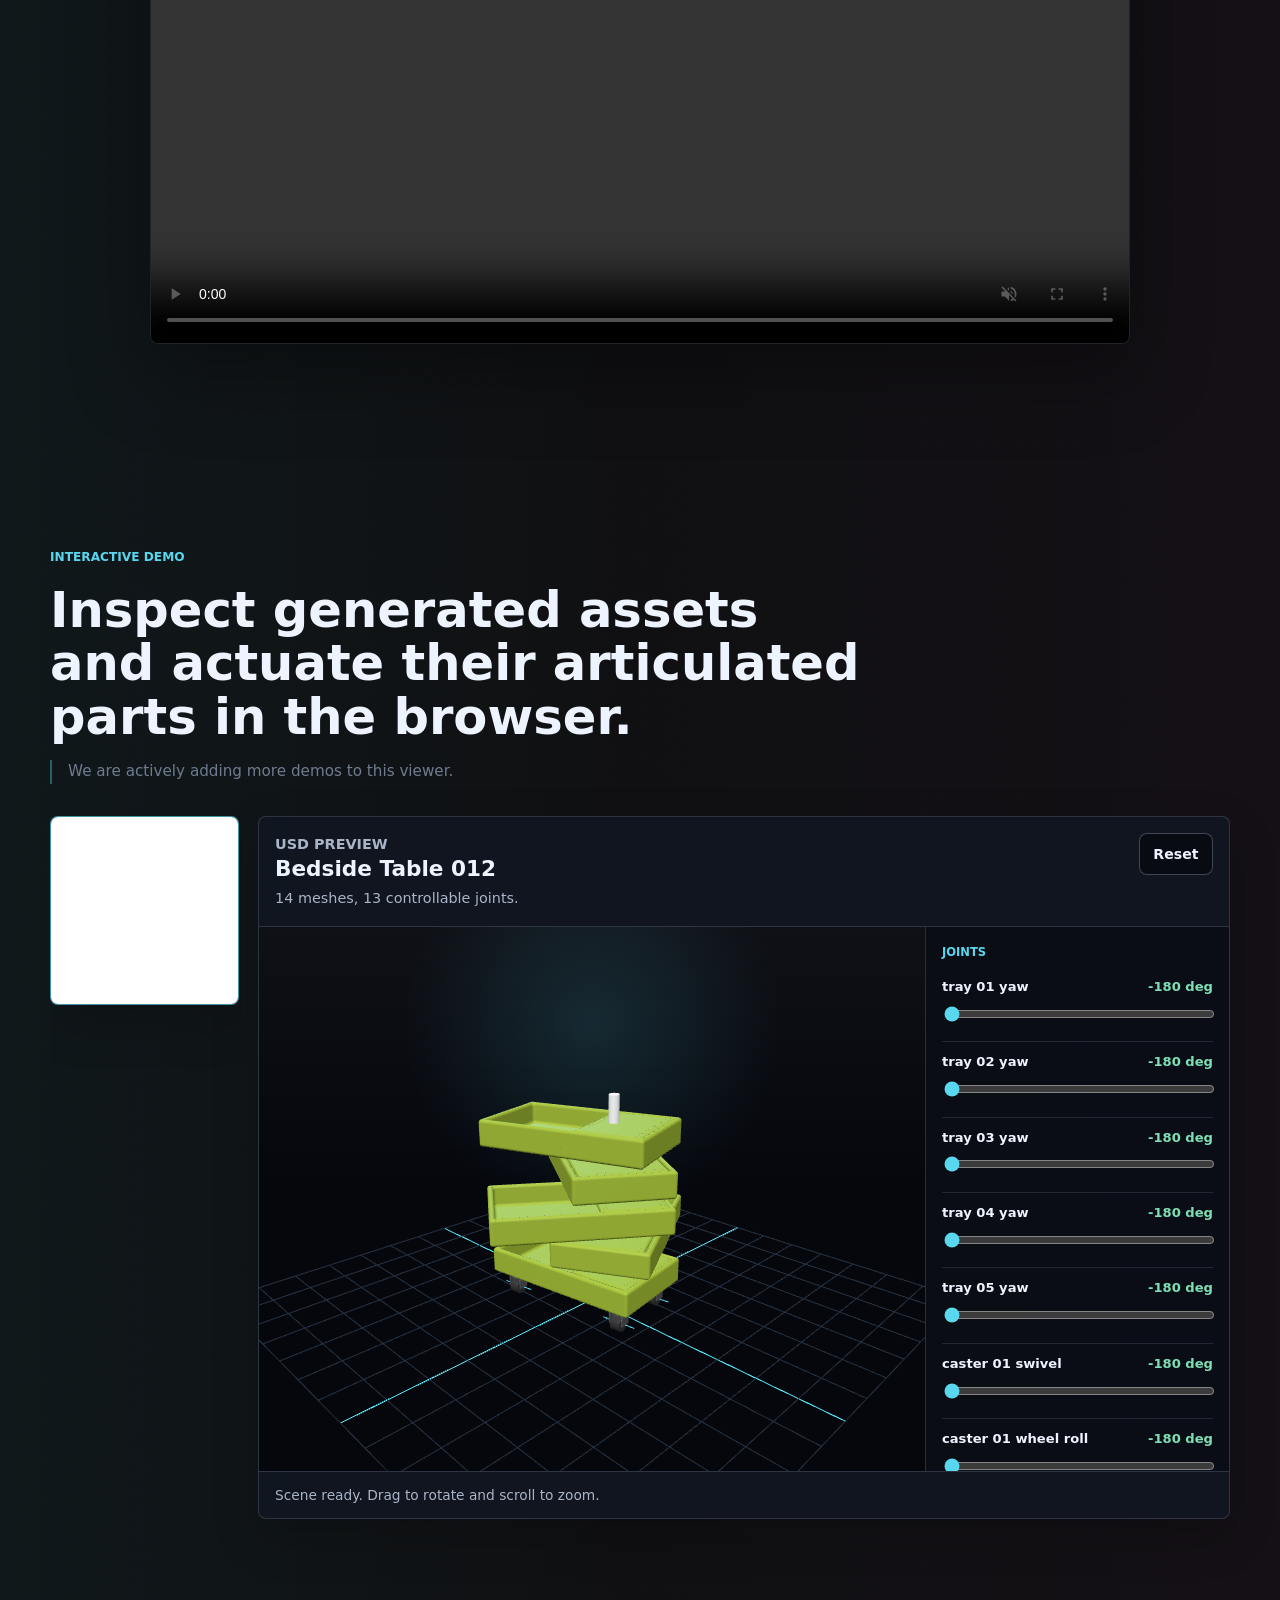
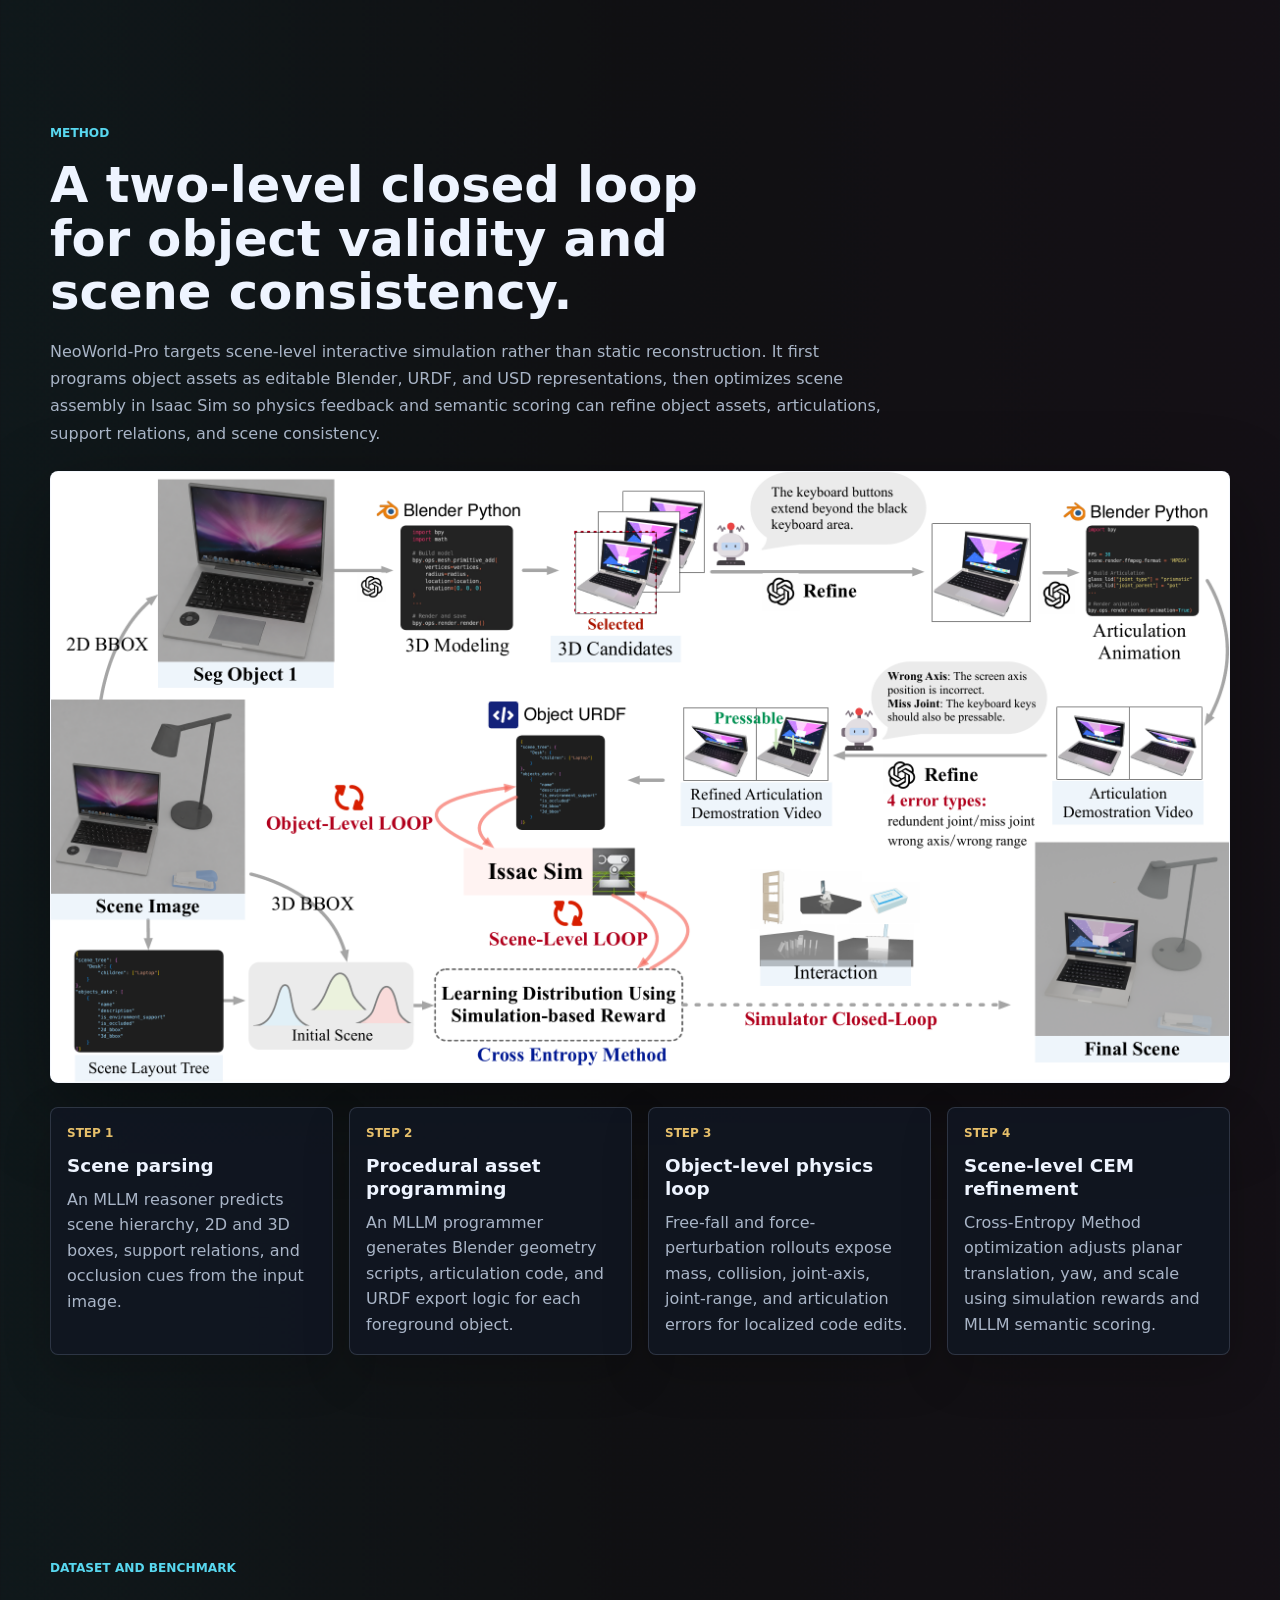
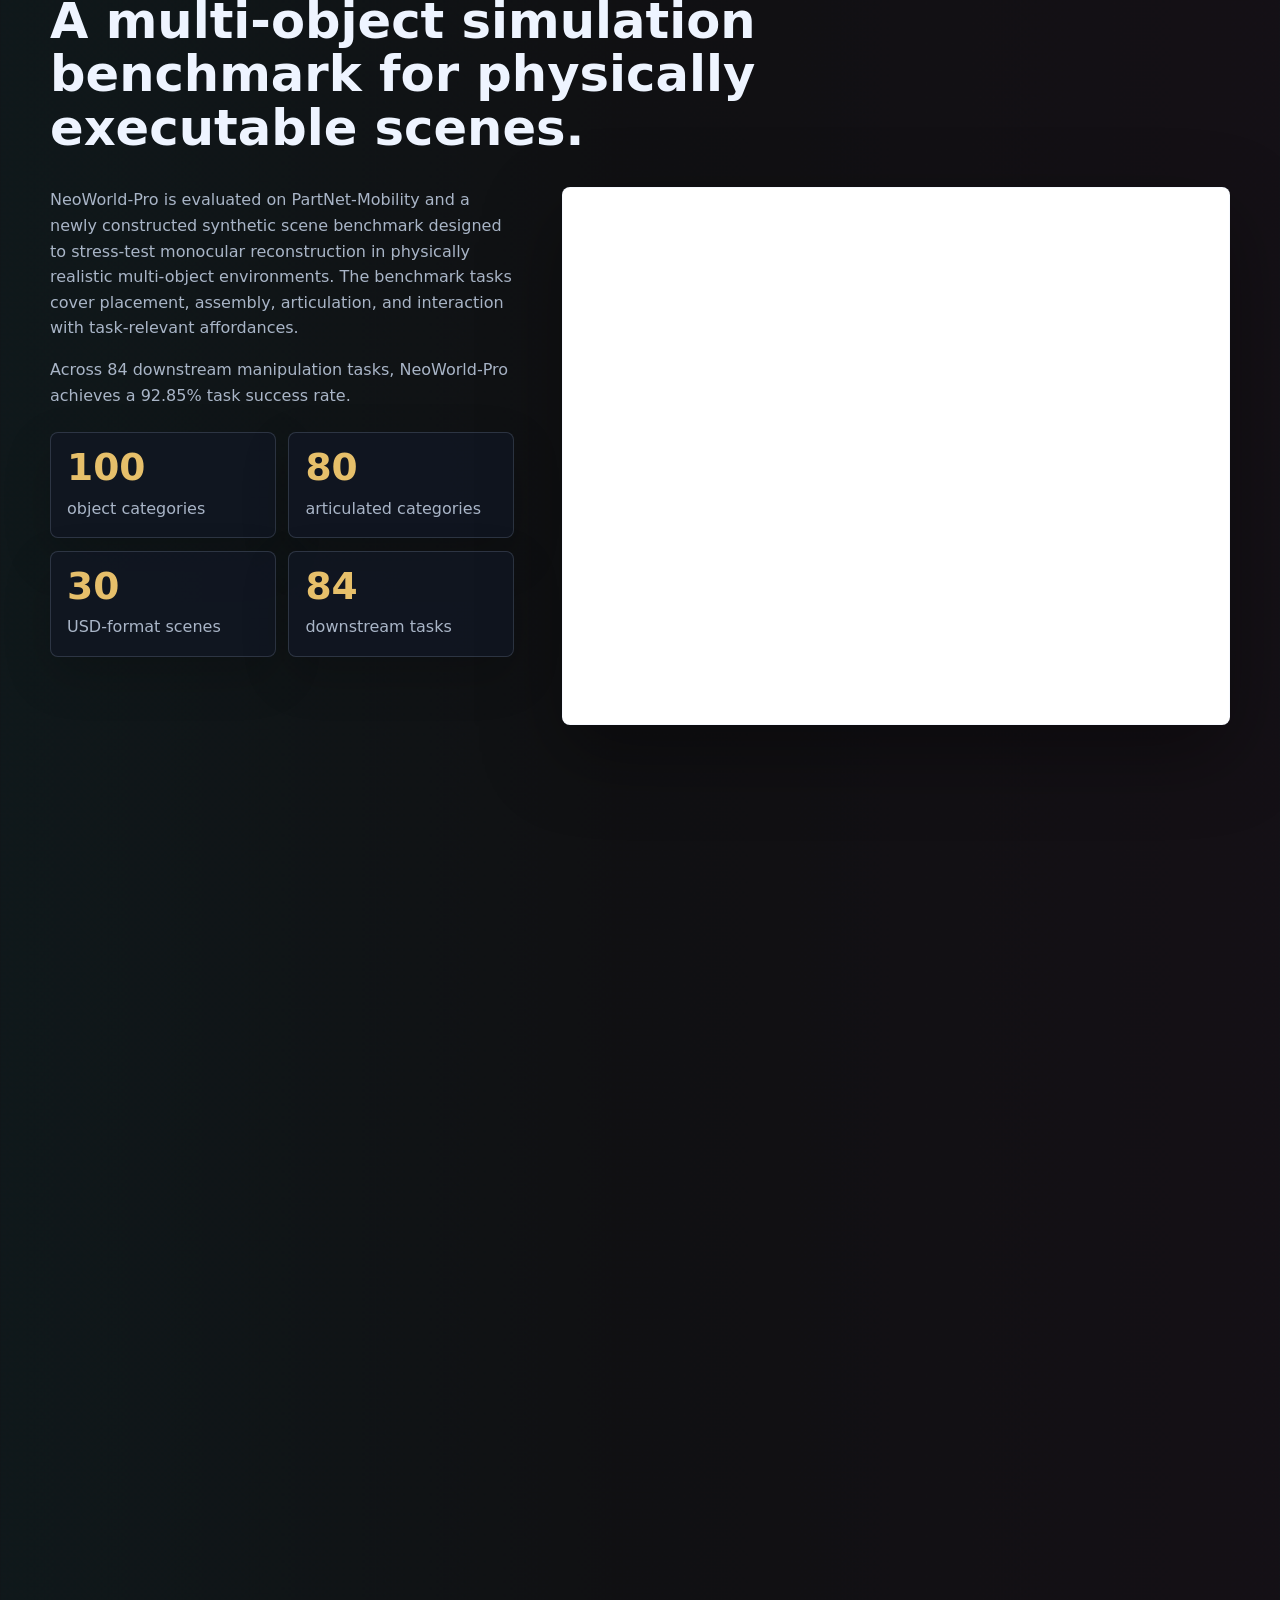
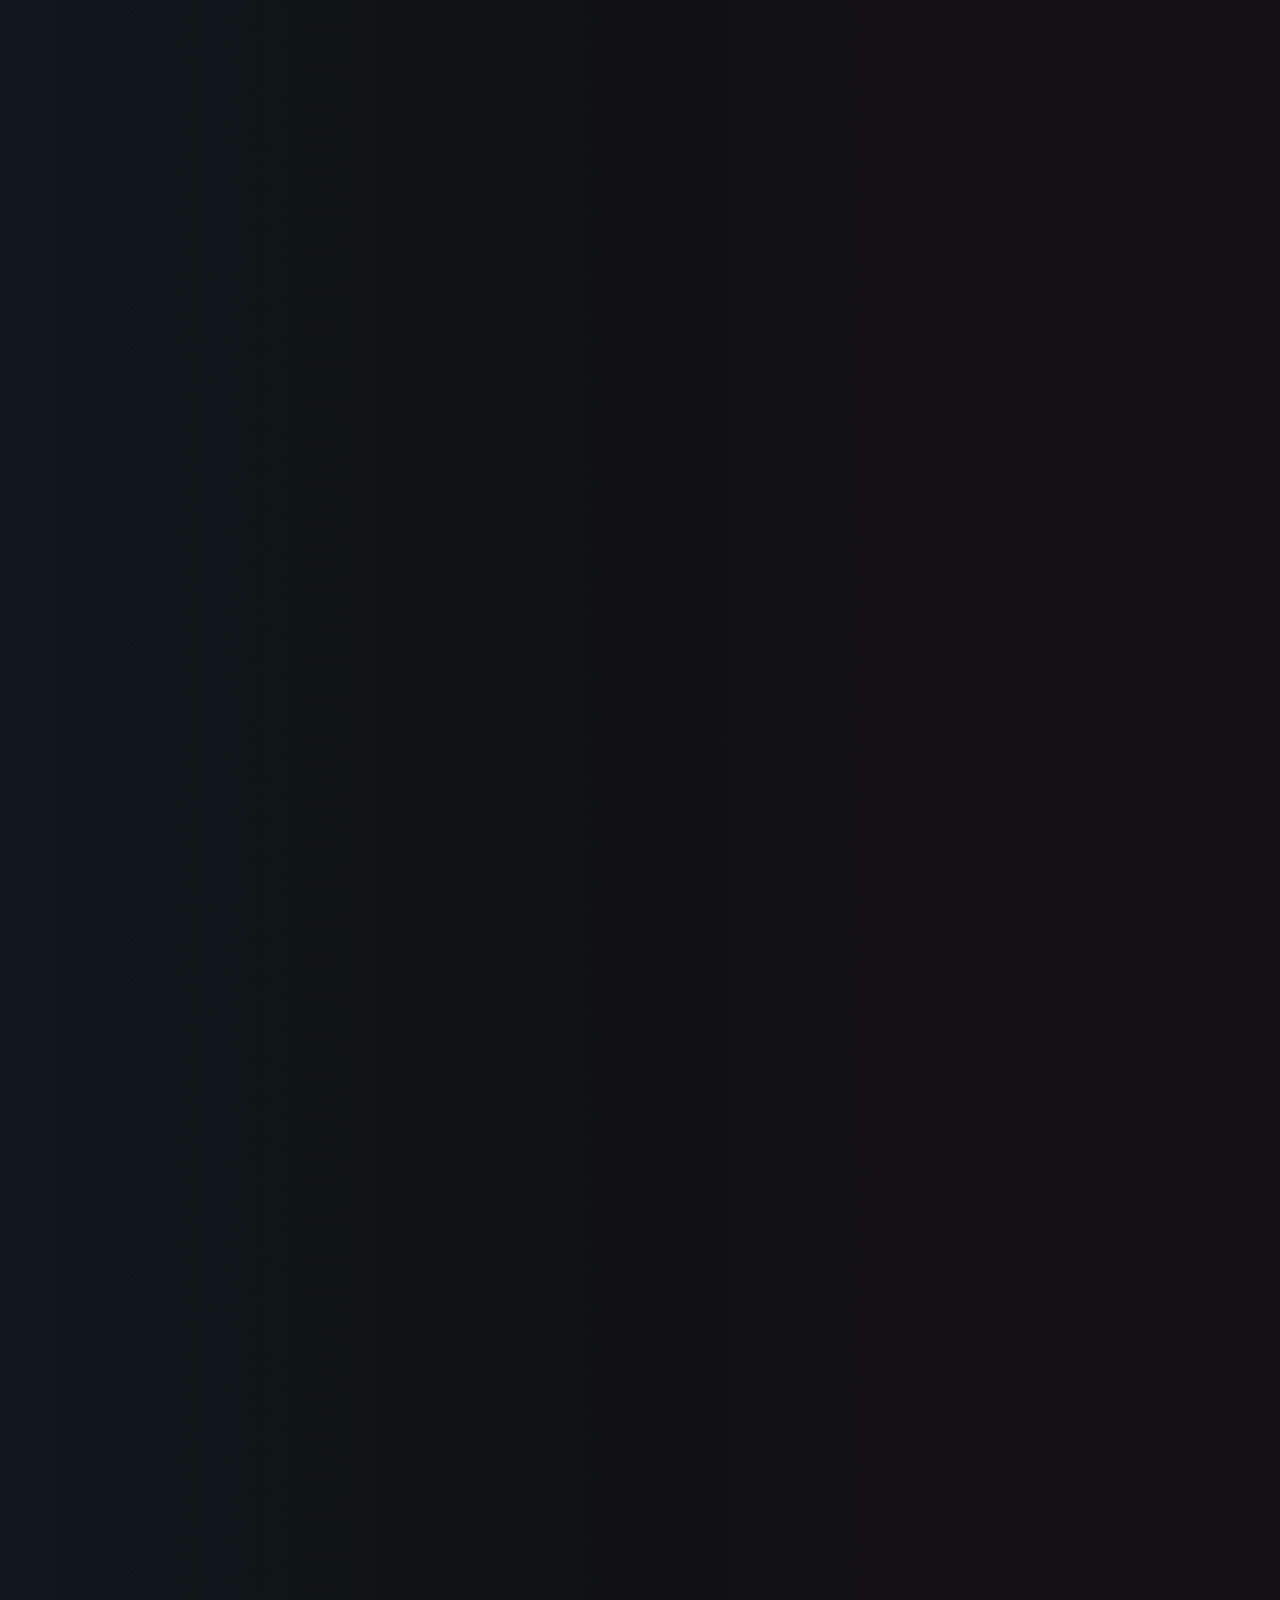
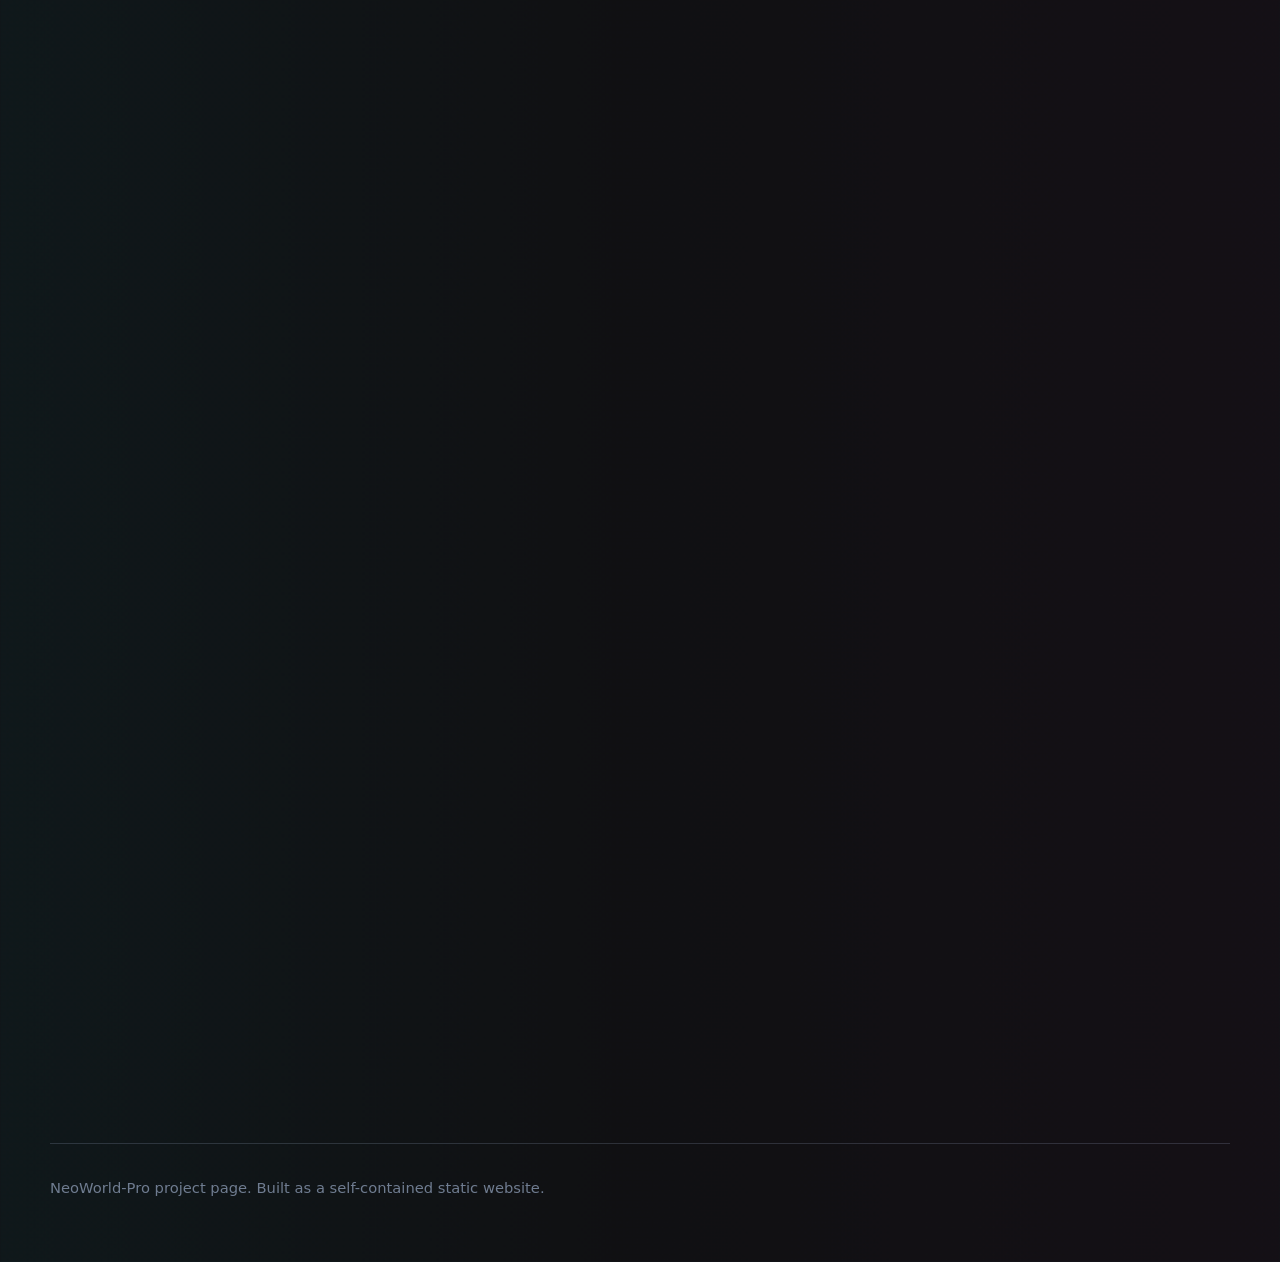
==== commit c2ce962f: "upload files" ====
--- a/PRISM/index.html
+++ b/PRISM/index.html
@@ -3,18 +3,30 @@
 <head>
   <meta charset="utf-8">
   <meta name="viewport" content="width=device-width, initial-scale=1">
-  <meta name="description" content="PRISM programs interactive simulation-ready scenes from monocular images through MLLM-driven code synthesis and physics-in-the-loop refinement.">
-  <meta name="keywords" content="PRISM, embodied simulation, real-to-sim, monocular reconstruction, articulated objects, MLLM, physics-in-the-loop">
-  <meta property="og:title" content="PRISM: Programming Interactive Scenes from Monocular Images for Embodied Simulation">
-  <meta property="og:description" content="A project page for PRISM, a framework for simulation-ready interactive scene generation from a single RGB image.">
+  <meta name="description" content="NeoWorld-Pro programs interactive simulation-ready scenes from monocular images through MLLM-driven code synthesis and physics-in-the-loop refinement.">
+  <meta name="keywords" content="NeoWorld-Pro, embodied simulation, real-to-sim, monocular reconstruction, articulated objects, MLLM, physics-in-the-loop">
+  <meta property="og:title" content="NeoWorld-Pro: Programming Interactive Scenes from Monocular Images for Embodied Simulation">
+  <meta property="og:description" content="Project page for NeoWorld-Pro, a framework for simulation-ready interactive scene generation from a single RGB image.">
   <meta property="og:image" content="static/images/figure-1-demonstration.png">
   <meta name="twitter:card" content="summary_large_image">
-  <title>PRISM: Programming Interactive Scenes from Monocular Images</title>
+  <title>NeoWorld-Pro: Programming Interactive Scenes from Monocular Images</title>
   <link rel="stylesheet" href="static/css/style.css">
+  <script type="importmap">
+    {
+      "imports": {
+        "three": "./static/vendor/three/three.module.js",
+        "three/addons/": "./static/vendor/three/examples/jsm/"
+      }
+    }
+  </script>
+  <link rel="modulepreload" href="static/js/demo-viewer.js">
+  <link rel="modulepreload" href="static/vendor/three/three.module.js">
+  <link rel="modulepreload" href="static/vendor/three/three.core.js">
+  <link rel="modulepreload" href="static/vendor/three/examples/jsm/loaders/OBJLoader.js">
 </head>
 <body>
   <header class="site-nav" aria-label="Primary navigation">
-    <a class="brand" href="#top" aria-label="PRISM home">PRISM</a>
+    <a class="brand" href="#top" aria-label="NeoWorld-Pro home">NeoWorld-Pro</a>
     <nav class="nav-links">
       <a href="#teaser-video">Video</a>
       <a href="#demo-visualization">Demo</a>
@@ -32,7 +44,6 @@
       <div class="hero-inner">
         <p class="eyebrow">Monocular Real-to-Sim Scene Programming</p>
         <h1 id="paper-title">
-          <span class="title-part">PRISM:</span>
           <span class="title-part">Programming</span>
           <span class="title-part">Interactive</span>
           <span class="title-part">Scenes</span>
@@ -42,7 +53,7 @@
           <span class="title-part">Simulation</span>
         </h1>
         <p class="subtitle">
-          PRISM transforms a single RGB image into executable, simulation-ready interactive scenes with programmable geometry, articulation, physical properties, and scene layout.
+          NeoWorld-Pro transforms a single RGB image into executable, simulation-ready interactive scenes with programmable geometry, articulation, physical properties, and scene layout.
         </p>
         <p class="authors">
           Yumeng He, Yichen Song, Xiaotian Yang, Weijia Zhang, Zanwei Zhou, Junru Gong, Xiaokang Yang, Yunbo Wang
@@ -50,7 +61,7 @@
         <p class="affiliation">Shanghai Jiao Tong University</p>
         <div class="button-row" aria-label="Project links">
           <a class="button button-primary placeholder-link" href="#" aria-disabled="true">Paper <span>Coming soon</span></a>
-          <a class="button placeholder-link" href="#" aria-disabled="true">Code <span>Coming soon</span></a>
+          <a class="button" href="https://github.com/raynehe/NeoWorld-Pro">Code <span>GitHub</span></a>
           <a class="button placeholder-link" href="#" aria-disabled="true">Dataset <span>Coming soon</span></a>
         </div>
       </div>
@@ -62,10 +73,10 @@
       </div>
       <div class="teaser-summary">
         <p>
-          The advancement of Embodied AI requires high-quality simulation assets that faithfully mirror the physical world. PRISM reformulates monocular scene reconstruction as a procedural programming task for interactive 3D environments. It leverages multimodal large language models to translate a single RGB image into executable programs defining object geometry, articulation, physical properties, and scene layout.
+          The advancement of Embodied AI requires high-quality simulation assets that faithfully mirror the physical world. NeoWorld-Pro reformulates monocular scene reconstruction as a procedural programming task for interactive 3D environments. It leverages multimodal large language models to translate a single RGB image into executable programs defining object geometry, articulation, physical properties, and scene layout.
         </p>
         <p>
-          To ensure simulation readiness, PRISM introduces a physics-in-the-loop mechanism that executes generated programs in a physics engine and iteratively refines them using simulation feedback. The resulting scenes support stable stacking, fine-grained manipulation, and articulated object interactions that are difficult for open-loop reconstruction pipelines.
+          To ensure simulation readiness, NeoWorld-Pro introduces a physics-in-the-loop mechanism that executes generated programs in a physics engine and iteratively refines them using simulation feedback. The resulting scenes support stable stacking, fine-grained manipulation, and articulated object interactions that are difficult for open-loop reconstruction pipelines.
         </p>
       </div>
       <figure class="video-panel">
@@ -116,10 +127,10 @@
         <h2>A two-level closed loop for object validity and scene consistency.</h2>
       </div>
       <p class="method-intro">
-        PRISM targets scene-level interactive simulation rather than static reconstruction. It first programs object assets as editable Blender, URDF, and USD representations, then optimizes scene assembly in Isaac Sim so physics feedback and semantic scoring can refine object assets, articulations, support relations, and scene consistency.
+        NeoWorld-Pro targets scene-level interactive simulation rather than static reconstruction. It first programs object assets as editable Blender, URDF, and USD representations, then optimizes scene assembly in Isaac Sim so physics feedback and semantic scoring can refine object assets, articulations, support relations, and scene consistency.
       </p>
       <figure class="figure-panel wide">
-        <img src="asset/figure/method.png" alt="Overview of the PRISM pipeline from scene parsing to object-level loop and scene-level loop.">
+        <img src="asset/figure/method.png" alt="Overview of the NeoWorld-Pro pipeline from scene parsing to object-level loop and scene-level loop." loading="lazy" decoding="async">
       </figure>
       <div class="step-grid">
         <article>
@@ -153,10 +164,10 @@
       <div class="benchmark-layout">
         <div class="benchmark-copy">
           <p>
-            PRISM is evaluated on PartNet-Mobility and a newly constructed synthetic scene benchmark designed to stress-test monocular reconstruction in physically realistic multi-object environments. The benchmark tasks cover placement, assembly, articulation, and interaction with task-relevant affordances.
+            NeoWorld-Pro is evaluated on PartNet-Mobility and a newly constructed synthetic scene benchmark designed to stress-test monocular reconstruction in physically realistic multi-object environments. The benchmark tasks cover placement, assembly, articulation, and interaction with task-relevant affordances.
           </p>
           <p>
-            Across 84 downstream manipulation tasks, PRISM achieves a 92.85% task success rate.
+            Across 84 downstream manipulation tasks, NeoWorld-Pro achieves a 92.85% task success rate.
           </p>
           <div class="benchmark-stats">
             <div>
@@ -178,7 +189,7 @@
           </div>
         </div>
         <figure class="figure-panel">
-          <img src="asset/figure/task.png" alt="Examples of PRISM benchmark scenes with their corresponding manipulation tasks.">
+          <img src="asset/figure/task.png" alt="Examples of NeoWorld-Pro benchmark scenes with their corresponding manipulation tasks." loading="lazy" decoding="async">
         </figure>
       </div>
     </section>
@@ -190,10 +201,10 @@
       </div>
       <div class="result-gallery">
         <figure class="figure-panel result-qualitative">
-          <img src="asset/figure/object.jpeg" alt="Object-level qualitative and quantitative comparison results.">
+          <img src="asset/figure/object.jpeg" alt="Object-level qualitative and quantitative comparison results." loading="lazy" decoding="async">
         </figure>
         <figure class="figure-panel">
-          <img src="asset/figure/scene.jpeg" alt="Scene-level qualitative comparison results.">
+          <img src="asset/figure/scene.jpeg" alt="Scene-level qualitative comparison results." loading="lazy" decoding="async">
         </figure>
       </div>
 
@@ -250,7 +261,7 @@
                   <td>62.65</td>
                 </tr>
                 <tr class="highlight-row">
-                  <td>PRISM</td>
+                  <td>NeoWorld-Pro</td>
                   <td>0.8398</td>
                   <td>0.1864</td>
                   <td>72.59</td>
@@ -305,7 +316,7 @@
                   <td>26.17%</td>
                 </tr>
                 <tr class="highlight-row">
-                  <td>PRISM</td>
+                  <td>NeoWorld-Pro</td>
                   <td>256</td>
                   <td>305</td>
                   <td>238</td>
@@ -326,8 +337,8 @@
         <p class="eyebrow">Citation</p>
         <h2>BibTeX</h2>
       </div>
-      <pre class="bibtex"><code>@misc{he2026prism,
-  title  = {PRISM: Programming Interactive Scenes from Monocular Images for Embodied Simulation},
+      <pre class="bibtex"><code>@misc{he2026NeoWorld-Pro,
+  title  = {NeoWorld-Pro: Programming Interactive Scenes from Monocular Images for Embodied Simulation},
   author = {He, Yumeng and Song, Yichen and Yang, Xiaotian and Zhang, Weijia and Zhou, Zanwei and Gong, Junru and Yang, Xiaokang and Wang, Yunbo},
   year   = {2026},
   note   = {Project page}
@@ -336,16 +347,28 @@
   </main>
 
   <footer class="footer">
-    <p>PRISM project page. Built as a self-contained static website.</p>
+    <p>NeoWorld-Pro project page. Built as a self-contained static website.</p>
   </footer>
 
   <script src="static/js/main.js"></script>
-  <script type="importmap">
-    {
-      "imports": {
-        "three": "./static/vendor/three/three.module.js",
-        "three/addons/": "./static/vendor/three/examples/jsm/"
-      }
+  <script>
+    if (window.location.protocol === "file:") {
+      const message = "Open this page through a local HTTP server to load demos.";
+      document.querySelectorAll("[data-demo-list]").forEach((element) => {
+        element.replaceChildren();
+        const notice = document.createElement("div");
+        notice.className = "demo-loading";
+        notice.textContent = message;
+        element.append(notice);
+      });
+      const title = document.querySelector("[data-demo-title]");
+      const meta = document.querySelector("[data-demo-meta]");
+      const status = document.querySelector("[data-demo-status]");
+      const stageLabel = document.querySelector(".demo-stage-placeholder span");
+      if (title) title.textContent = "Local server required";
+      if (meta) meta.textContent = "The browser blocks demo module and asset loading from file paths.";
+      if (status) status.textContent = message;
+      if (stageLabel) stageLabel.textContent = "Waiting for HTTP preview...";
     }
   </script>
   <script type="module" src="static/js/demo-viewer.js"></script>
--- a/PRISM/static/css/style.css
+++ b/PRISM/static/css/style.css
@@ -349,7 +349,7 @@
 
 .demo-shell {
   display: grid;
-  grid-template-columns: minmax(12rem, 16rem) minmax(0, 1fr);
+  grid-template-columns: minmax(10rem, 12rem) minmax(0, 1fr);
   gap: 1rem;
   align-items: stretch;
 }
@@ -359,7 +359,7 @@
   flex-direction: column;
   gap: 0.6rem;
   min-width: 0;
-  max-height: calc(5 * 4.4rem + 4 * 0.6rem);
+  max-height: calc(5 * 10rem + 4 * 0.6rem);
   overflow-y: auto;
   padding-right: 0.2rem;
 }
@@ -381,12 +381,12 @@
 }
 
 .demo-case-button {
-  display: grid;
-  grid-template-columns: 4.4rem minmax(0, 1fr);
-  align-items: center;
+  position: relative;
+  display: block;
   flex: 0 0 auto;
   width: 100%;
-  height: 4.4rem;
+  aspect-ratio: 1;
+  min-height: 10rem;
   min-width: 0;
   padding: 0;
   overflow: hidden;
@@ -413,14 +413,14 @@
   display: block;
   width: 100%;
   height: 100%;
-  object-fit: cover;
+  object-fit: contain;
 }
 
 .demo-case-thumb {
   display: grid;
   place-items: center;
-  width: 4.4rem;
-  height: 4.4rem;
+  width: 100%;
+  height: 100%;
   overflow: hidden;
   background: #ffffff;
 }
@@ -432,17 +432,27 @@
 }
 
 .demo-case-title {
-  display: -webkit-box;
-  -webkit-box-orient: vertical;
-  -webkit-line-clamp: 2;
+  position: absolute;
+  inset: auto 0 0;
+  display: block;
   min-width: 0;
-  padding: 0.75rem;
+  padding: 1.75rem 0.75rem 0.75rem;
   color: var(--text);
   font-size: 0.92rem;
   font-weight: 750;
   line-height: 1.25;
+  background: linear-gradient(180deg, transparent, rgba(5, 7, 13, 0.88) 54%, rgba(5, 7, 13, 0.96));
   overflow: hidden;
   overflow-wrap: anywhere;
+  opacity: 0;
+  transform: translateY(0.35rem);
+  transition: opacity 160ms ease, transform 160ms ease;
+}
+
+.demo-case-button:hover .demo-case-title,
+.demo-case-button:focus-visible .demo-case-title {
+  opacity: 1;
+  transform: translateY(0);
 }
 
 .demo-viewer-panel {
@@ -832,8 +842,16 @@
   }
 
   .demo-case-list {
-    overflow-y: auto;
+    flex-direction: row;
+    max-height: none;
+    overflow-x: auto;
+    overflow-y: hidden;
     padding-bottom: 0.15rem;
+  }
+
+  .demo-case-button {
+    width: min(12rem, 46vw);
+    min-height: 9rem;
   }
 
   .demo-joint-panel {
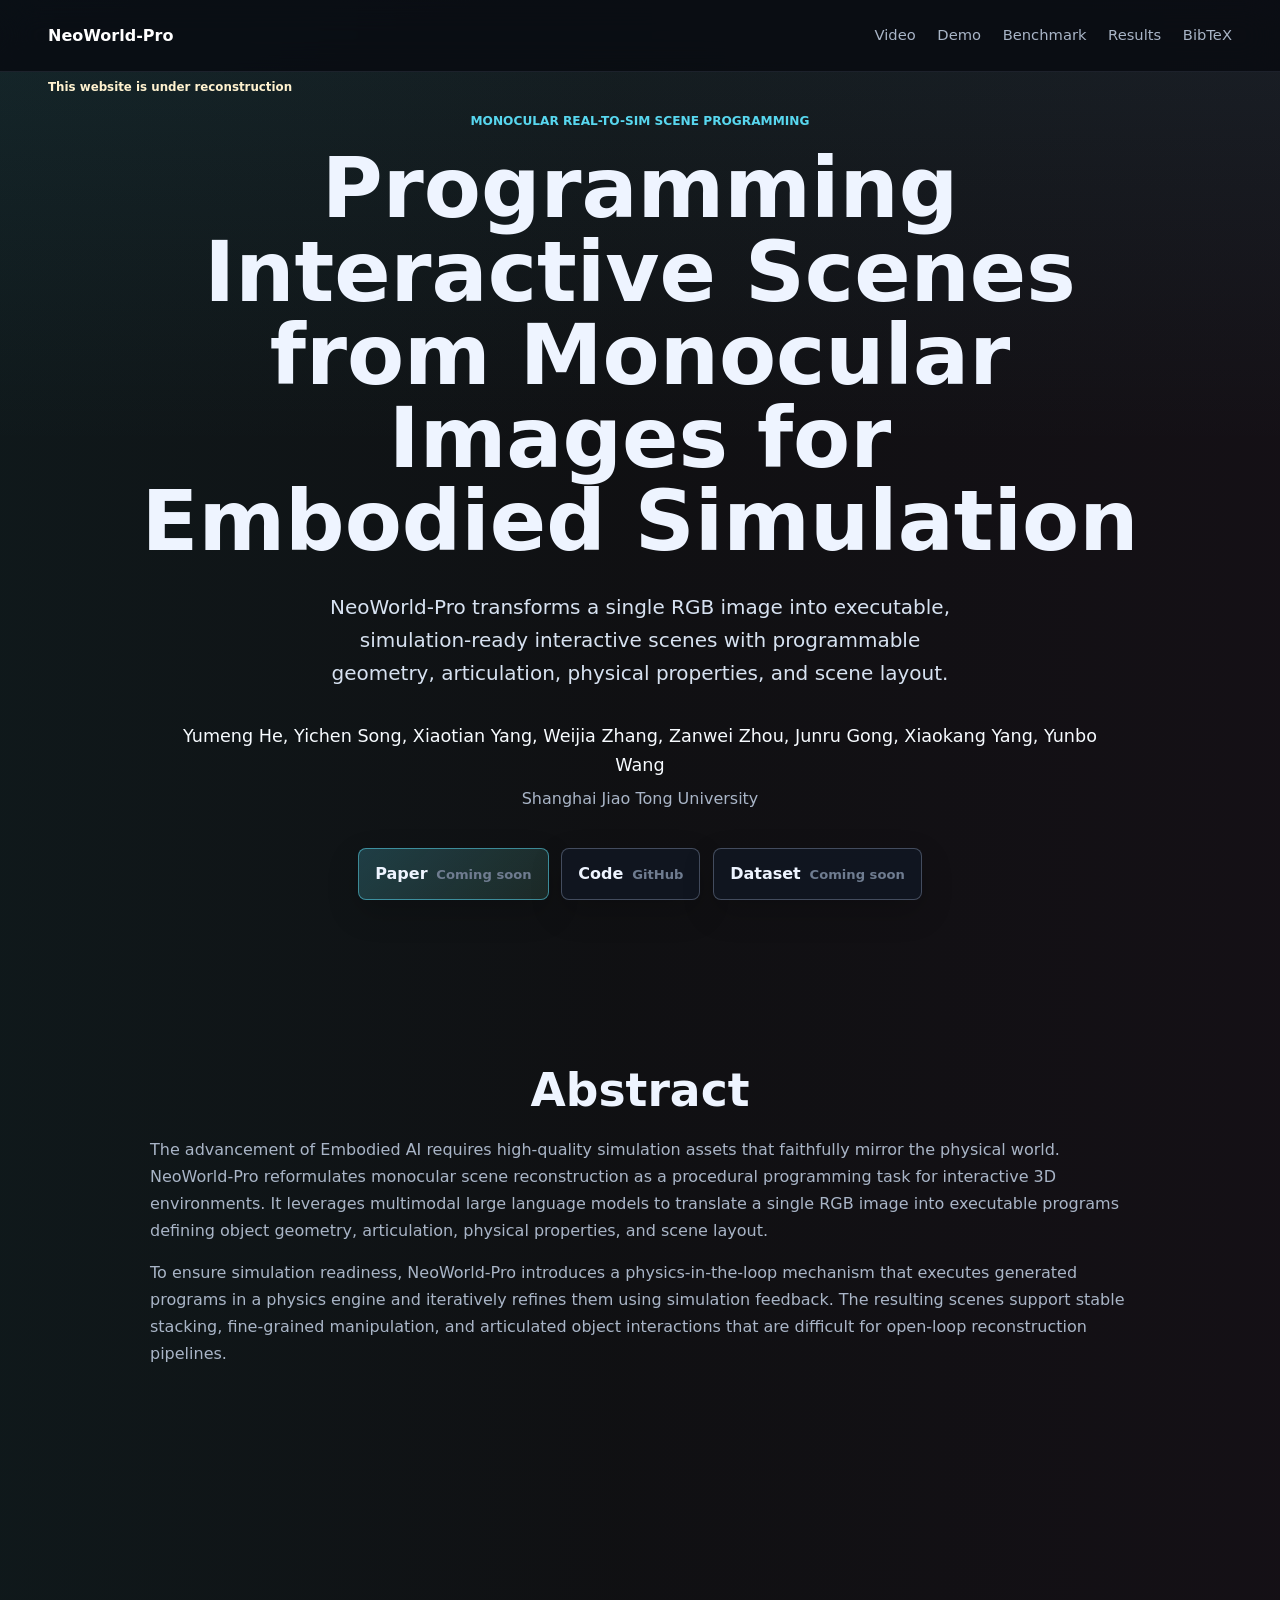
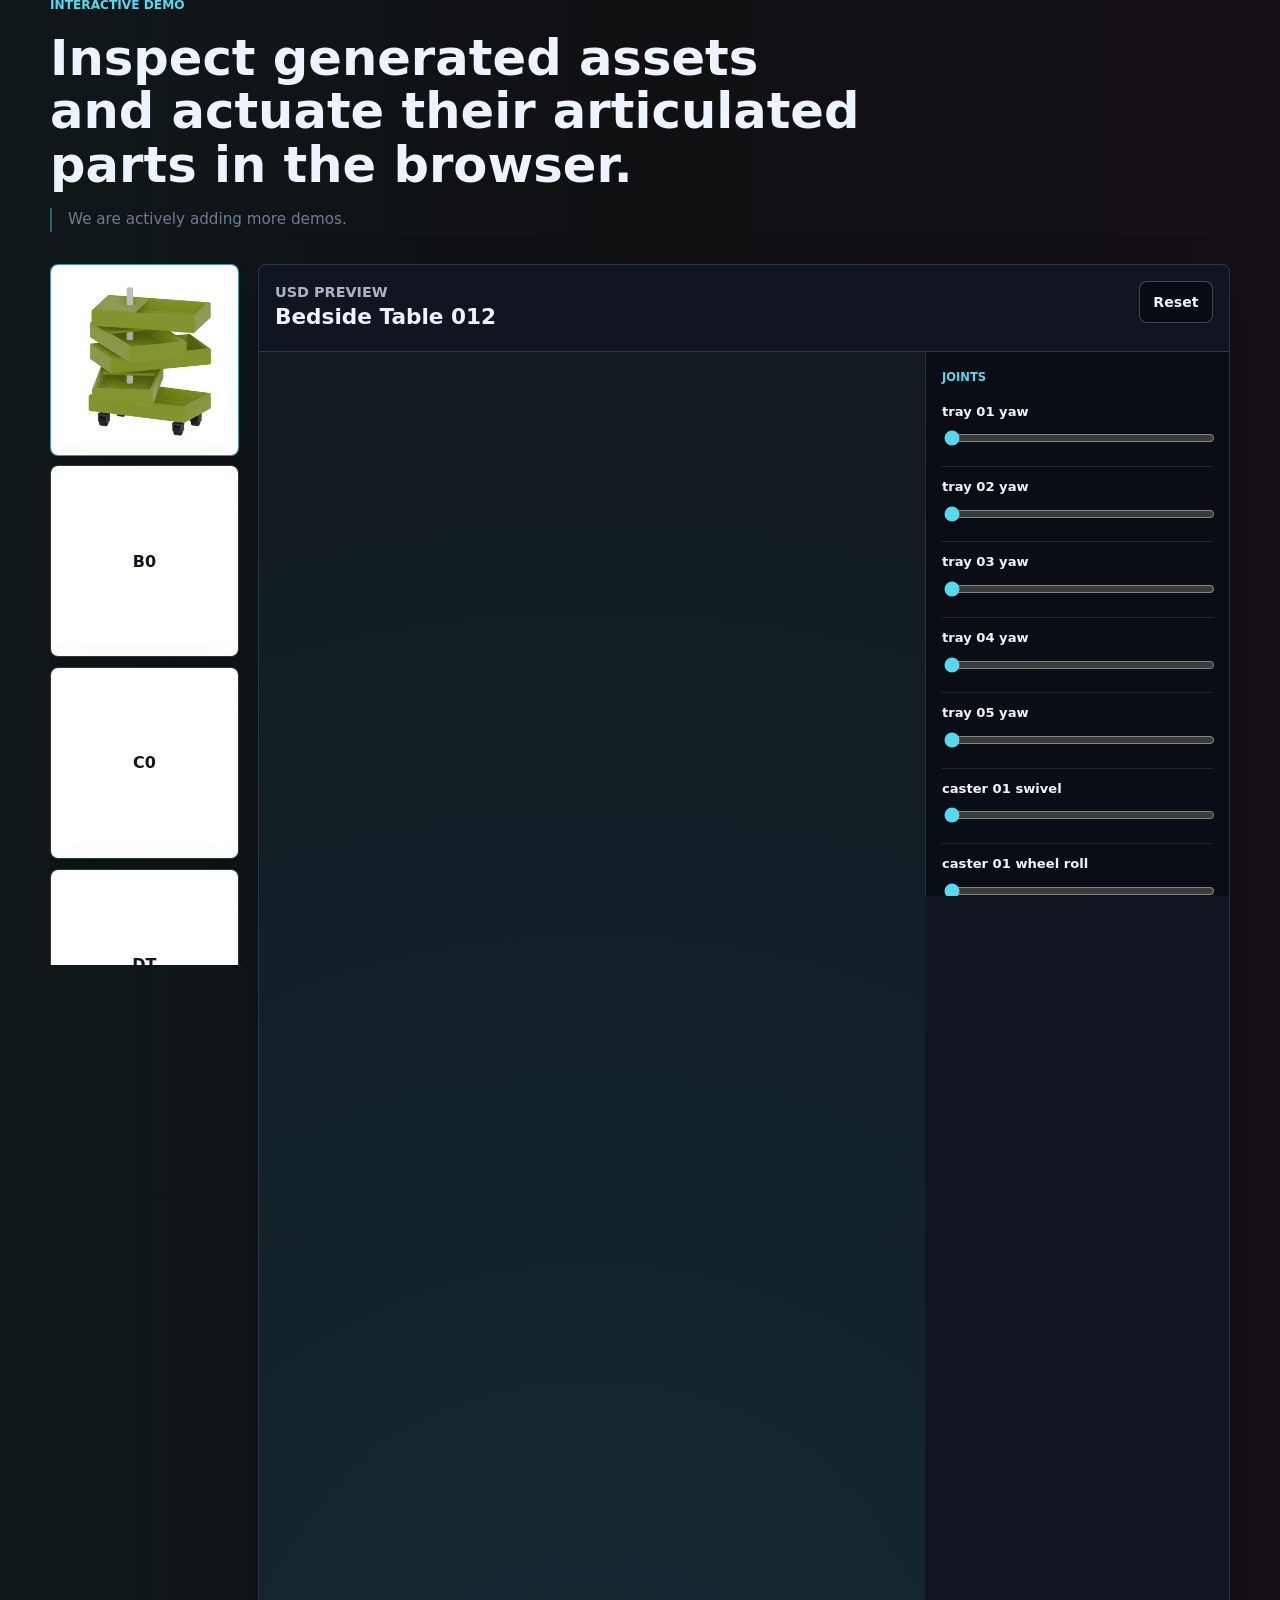
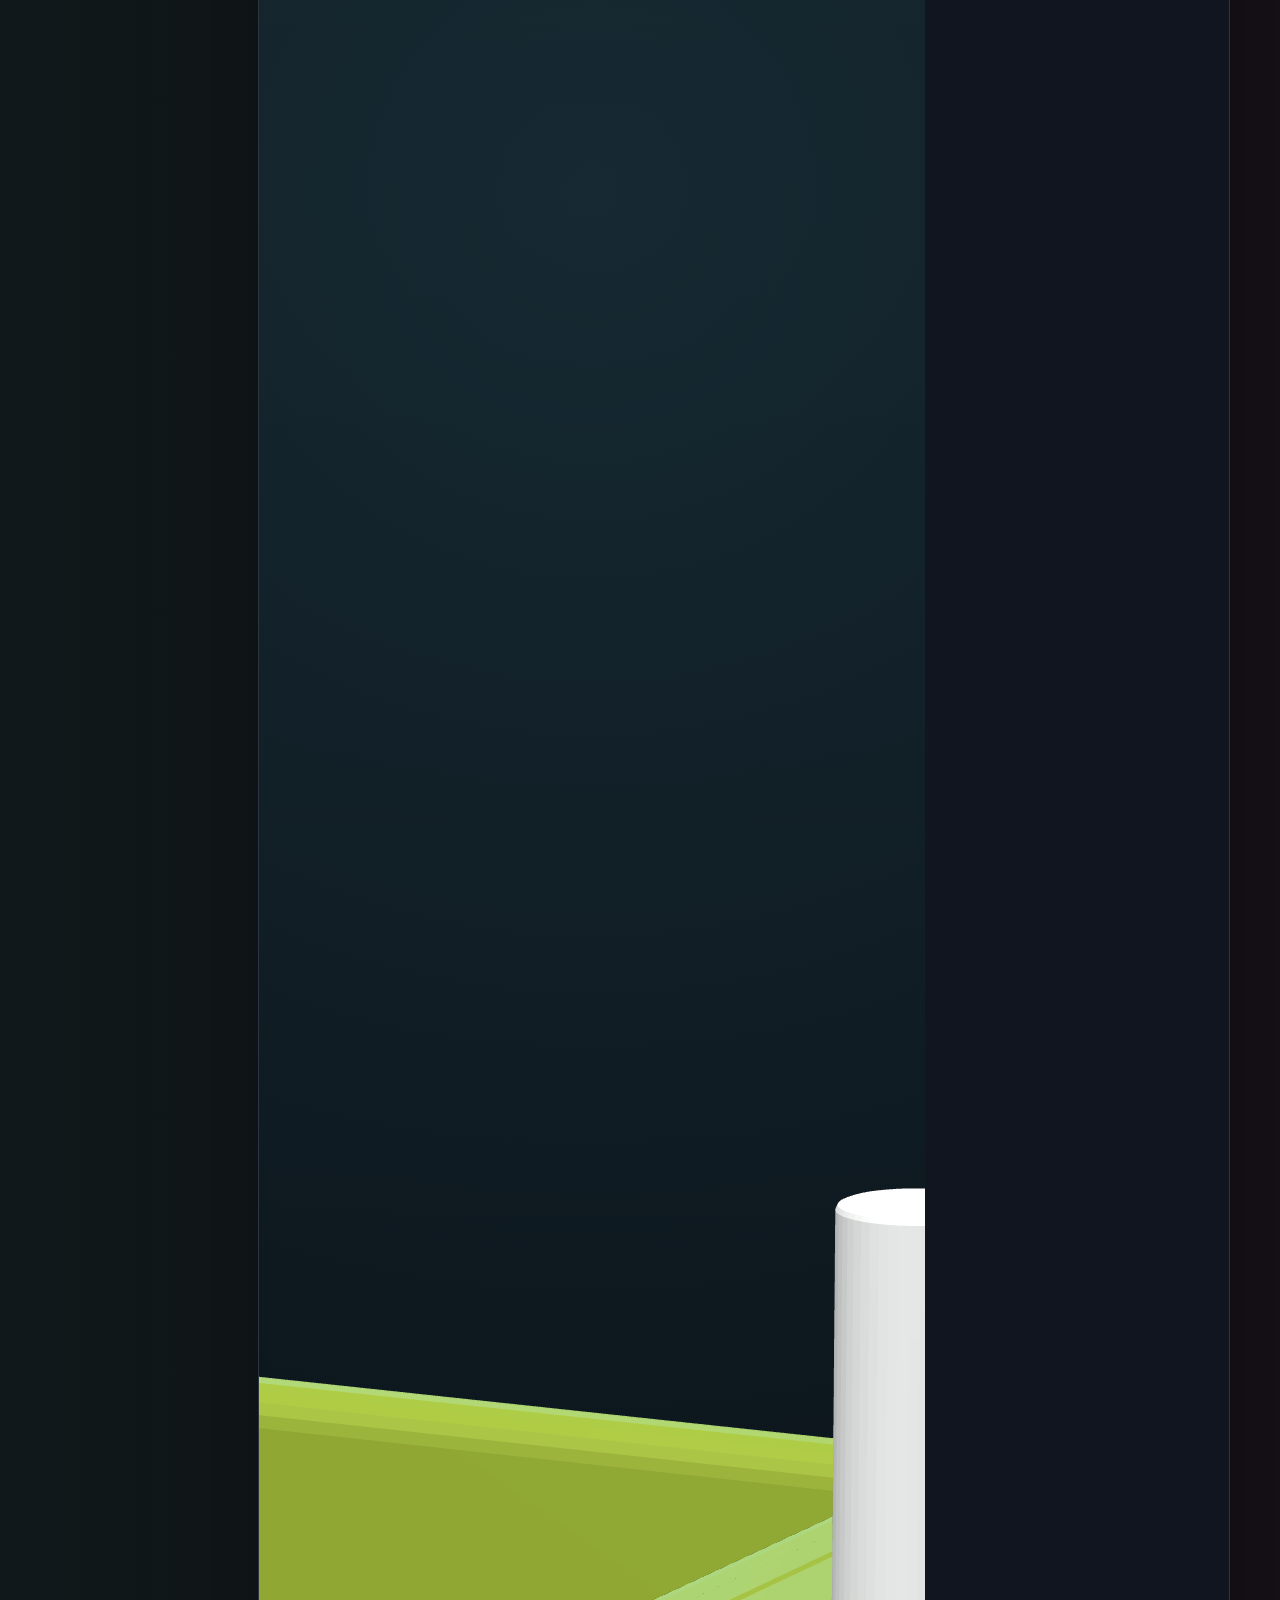
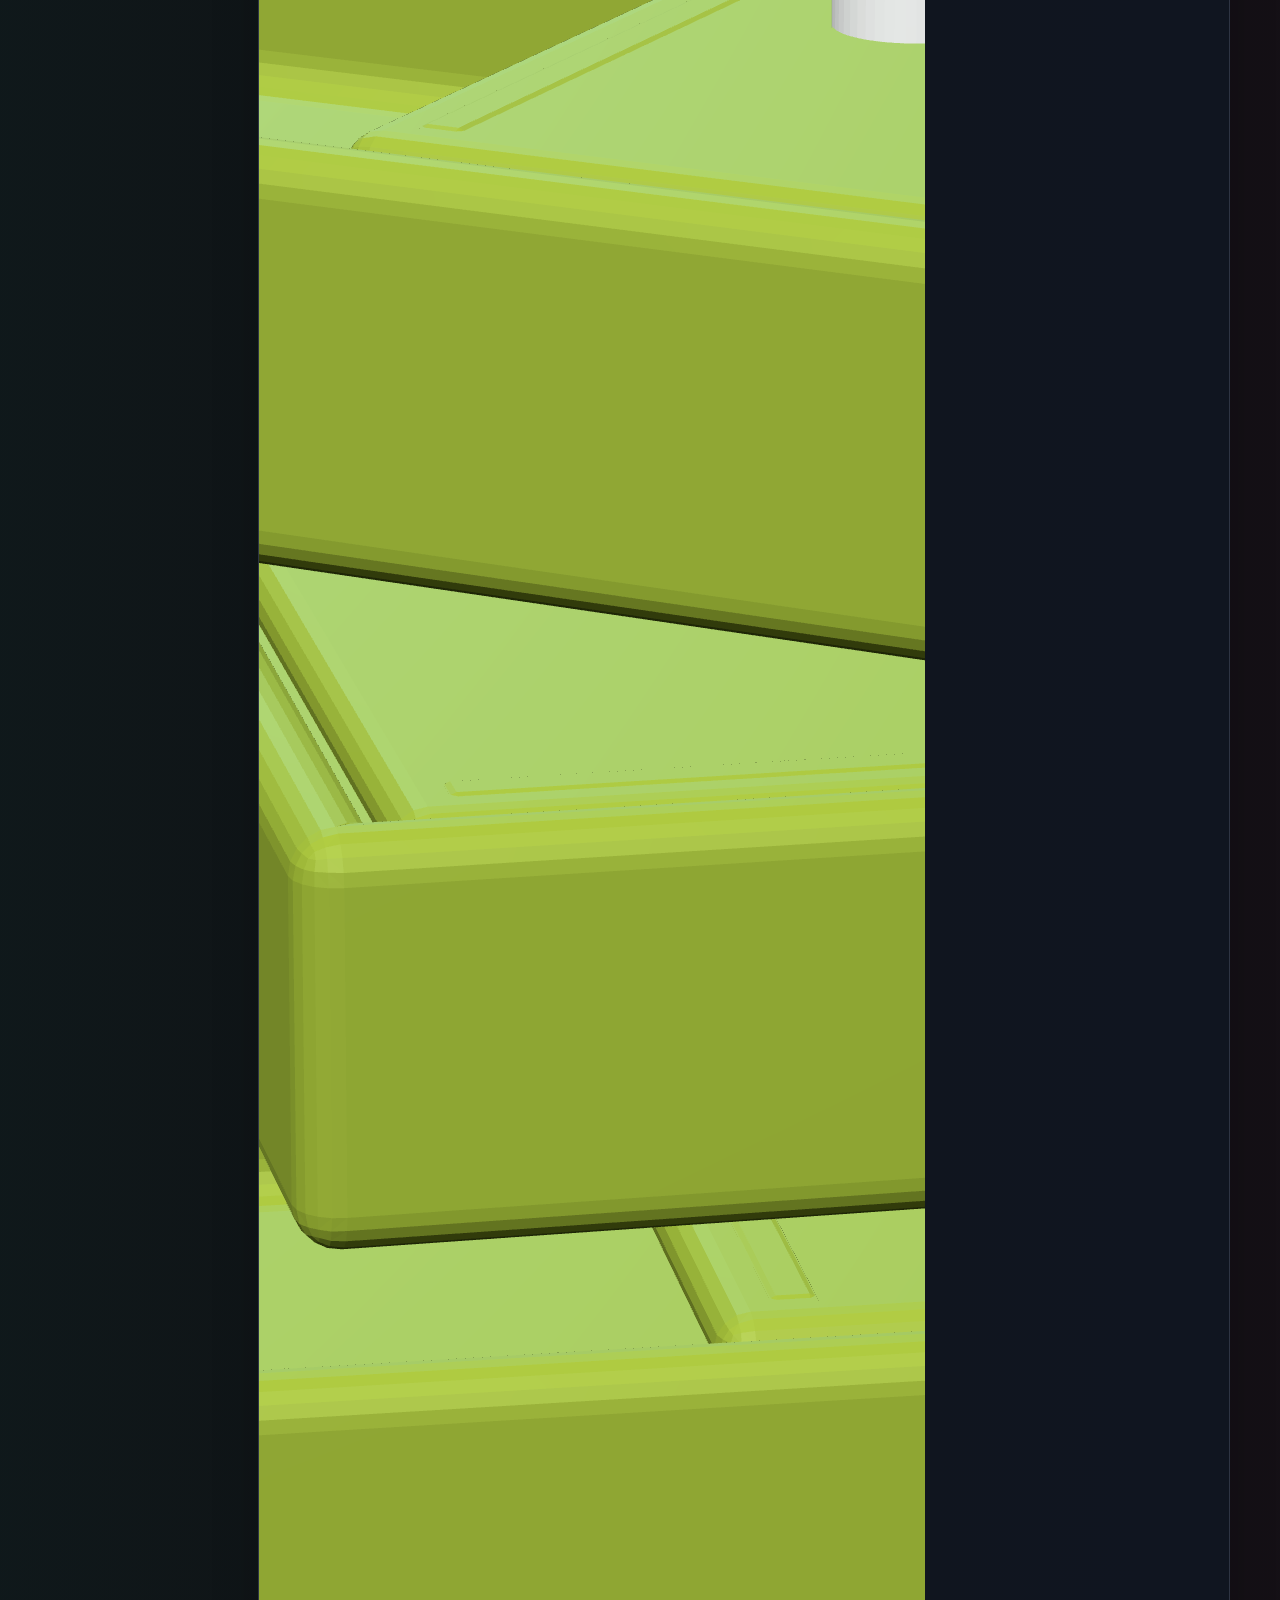
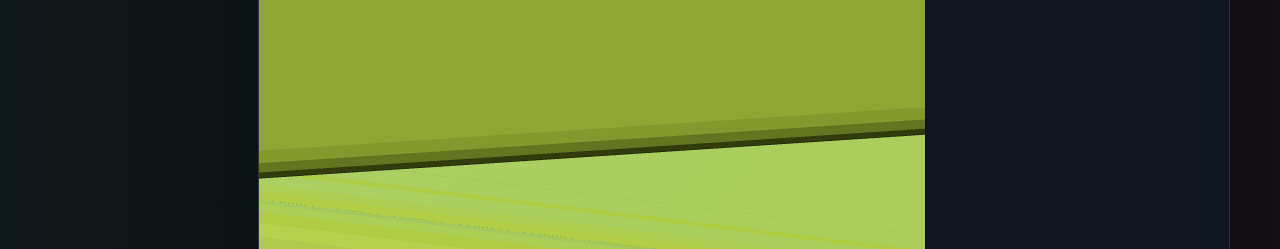
==== commit 0d13ff4d: "add more demos" ====
--- a/PRISM/index.html
+++ b/PRISM/index.html
@@ -30,7 +30,9 @@
     <nav class="nav-links">
       <a href="#teaser-video">Video</a>
       <a href="#demo-visualization">Demo</a>
+      <!--
       <a href="#method">Method</a>
+      -->
       <a href="#benchmark">Benchmark</a>
       <a href="#results">Results</a>
       <a href="#bibtex">BibTeX</a>
@@ -79,18 +81,13 @@
           To ensure simulation readiness, NeoWorld-Pro introduces a physics-in-the-loop mechanism that executes generated programs in a physics engine and iteratively refines them using simulation feedback. The resulting scenes support stable stacking, fine-grained manipulation, and articulated object interactions that are difficult for open-loop reconstruction pipelines.
         </p>
       </div>
-      <figure class="video-panel">
-        <video controls muted playsinline preload="metadata">
-          <source src="asset/figure/teaser_video.mp4" type="video/mp4">
-        </video>
-      </figure>
     </section>
 
     <section id="demo-visualization" class="section reveal">
       <div class="section-heading">
         <p class="eyebrow">Interactive Demo</p>
         <h2>Inspect generated assets and actuate their articulated parts in the browser.</h2>
-        <blockquote class="demo-note">We are actively adding more demos to this viewer.</blockquote>
+        <blockquote class="demo-note">We are actively adding more demos.</blockquote>
       </div>
       <div class="demo-shell" data-demo-viewer>
         <aside class="demo-case-list" data-demo-list aria-label="Demo cases">
@@ -121,6 +118,7 @@
       </div>
     </section>
 
+    <!--
     <section id="method" class="section reveal">
       <div class="section-heading">
         <p class="eyebrow">Method</p>
@@ -129,9 +127,6 @@
       <p class="method-intro">
         NeoWorld-Pro targets scene-level interactive simulation rather than static reconstruction. It first programs object assets as editable Blender, URDF, and USD representations, then optimizes scene assembly in Isaac Sim so physics feedback and semantic scoring can refine object assets, articulations, support relations, and scene consistency.
       </p>
-      <figure class="figure-panel wide">
-        <img src="asset/figure/method.png" alt="Overview of the NeoWorld-Pro pipeline from scene parsing to object-level loop and scene-level loop." loading="lazy" decoding="async">
-      </figure>
       <div class="step-grid">
         <article>
           <span>Step 1</span>
@@ -155,6 +150,7 @@
         </article>
       </div>
     </section>
+    -->
 
     <section id="benchmark" class="section reveal">
       <div class="section-heading">
@@ -200,11 +196,20 @@
         <h2>Closed-loop programming improves reconstruction, articulation, and downstream interaction.</h2>
       </div>
       <div class="result-gallery">
-        <figure class="figure-panel result-qualitative">
-          <img src="asset/figure/object.jpeg" alt="Object-level qualitative and quantitative comparison results." loading="lazy" decoding="async">
+        <figure class="figure-panel scene-reconstruction-figure">
+          <img src="asset/figure/scene-level-reconstruction.png" alt="Scene-level reconstruction comparison showing input and ours results." loading="lazy" decoding="async">
+          <figcaption class="scene-reconstruction-caption">Scene-level reconstruction (Input / Ours)</figcaption>
         </figure>
-        <figure class="figure-panel">
-          <img src="asset/figure/scene.jpeg" alt="Scene-level qualitative comparison results." loading="lazy" decoding="async">
+        <figure class="real-captured-reconstruction-panel">
+          <div class="real-captured-media-row">
+            <img src="asset/figure/real-captured-reconstruction.png" alt="Real-captured reconstruction comparison showing input and ours results." loading="lazy" decoding="async">
+            <video controls muted loop playsinline preload="metadata">
+              <source src="asset/figure/scene_video.mp4" type="video/mp4">
+            </video>
+          </div>
+          <figcaption class="realworld-video-caption">
+            Real-captured reconstruction (Input / Ours)
+          </figcaption>
         </figure>
       </div>
 
--- a/PRISM/static/css/style.css
+++ b/PRISM/static/css/style.css
@@ -310,6 +310,28 @@
   background: #000000;
 }
 
+.realworld-video-panel {
+  width: min(100%, 520px);
+  justify-self: end;
+  margin: 0;
+}
+
+.realworld-video-panel video {
+  aspect-ratio: 3 / 4;
+  object-fit: contain;
+}
+
+.realworld-video-caption {
+  padding: 0.75rem 1rem 0.9rem;
+  color: var(--soft);
+  background: #000000;
+  border-top: 1px solid rgba(255, 255, 255, 0.12);
+  font-size: 0.9rem;
+  font-weight: 750;
+  line-height: 1.35;
+  text-align: center;
+}
+
 #teaser-video .section-heading {
   width: min(100%, 980px);
   max-width: none;
@@ -348,8 +370,17 @@
 }
 
 .demo-shell {
+  --demo-card-size: 12rem;
+  --demo-card-half-size: 6rem;
+  --demo-card-gap: 0.6rem;
+  --demo-list-visible-height: calc(
+    var(--demo-card-size) + var(--demo-card-gap) +
+    var(--demo-card-size) + var(--demo-card-gap) +
+    var(--demo-card-size) + var(--demo-card-gap) +
+    var(--demo-card-half-size)
+  );
   display: grid;
-  grid-template-columns: minmax(10rem, 12rem) minmax(0, 1fr);
+  grid-template-columns: minmax(10rem, var(--demo-card-size)) minmax(0, 1fr);
   gap: 1rem;
   align-items: stretch;
 }
@@ -357,11 +388,18 @@
 .demo-case-list {
   display: flex;
   flex-direction: column;
-  gap: 0.6rem;
+  gap: var(--demo-card-gap);
   min-width: 0;
-  max-height: calc(5 * 10rem + 4 * 0.6rem);
+  max-height: var(--demo-list-visible-height);
   overflow-y: auto;
+  overflow-x: hidden;
   padding-right: 0.2rem;
+  scrollbar-width: none;
+  -ms-overflow-style: none;
+}
+
+.demo-case-list::-webkit-scrollbar {
+  display: none;
 }
 
 .demo-loading,
@@ -385,8 +423,9 @@
   display: block;
   flex: 0 0 auto;
   width: 100%;
+  height: var(--demo-card-size);
   aspect-ratio: 1;
-  min-height: 10rem;
+  min-height: 0;
   min-width: 0;
   padding: 0;
   overflow: hidden;
@@ -594,12 +633,6 @@
   overflow-wrap: anywhere;
 }
 
-.demo-joint-value {
-  flex: 0 0 auto;
-  color: var(--mint);
-  font-variant-numeric: tabular-nums;
-}
-
 .demo-joint-control input[type="range"] {
   width: 100%;
   margin-top: 0.65rem;
@@ -672,16 +705,74 @@
   grid-template-columns: 1fr;
   gap: 1.2rem;
   align-items: start;
+  width: min(100%, 1020px);
+  margin-inline: auto;
 }
 
 .result-gallery .figure-panel {
-  width: min(100%, 1020px);
+  width: 100%;
   background: #ffffff;
   margin-inline: auto;
 }
 
 .result-gallery img {
   background: #ffffff;
+}
+
+.scene-reconstruction-figure,
+.scene-reconstruction-figure img {
+  background: #000000;
+}
+
+.scene-reconstruction-figure {
+  max-width: 760px;
+}
+
+.scene-reconstruction-caption {
+  padding: 0.85rem 1rem 1rem;
+  color: var(--soft);
+  background: #000000;
+  border-top: 1px solid rgba(255, 255, 255, 0.12);
+  font-size: 0.9rem;
+  font-weight: 750;
+  line-height: 1.35;
+  text-align: center;
+}
+
+.real-captured-reconstruction-panel {
+  width: 100%;
+  margin: 0;
+  overflow: hidden;
+  border: 1px solid var(--line);
+  border-radius: 8px;
+  background: #000000;
+  box-shadow: var(--shadow);
+}
+
+.real-captured-media-row {
+  display: grid;
+  grid-template-columns: minmax(0, 2fr) minmax(14rem, 1fr);
+  gap: 1rem;
+  align-items: stretch;
+  padding: 1rem;
+}
+
+.real-captured-media-row img,
+.real-captured-media-row video {
+  display: block;
+  width: 100%;
+  height: 100%;
+  object-fit: contain;
+  background: #000000;
+  border-radius: 6px;
+}
+
+.real-captured-media-row img {
+  aspect-ratio: 3177 / 2087;
+}
+
+.real-captured-media-row video {
+  aspect-ratio: 3 / 4;
 }
 
 .table-grid {
@@ -841,23 +932,41 @@
     grid-template-columns: 1fr;
   }
 
+  .demo-shell {
+    --demo-card-size: min(12rem, 46vw);
+    --demo-card-half-size: min(6rem, 23vw);
+  }
+
   .demo-case-list {
-    flex-direction: row;
-    max-height: none;
-    overflow-x: auto;
-    overflow-y: hidden;
-    padding-bottom: 0.15rem;
+    flex-direction: column;
+    max-height: var(--demo-list-visible-height);
+    overflow-x: hidden;
+    overflow-y: auto;
+    padding-bottom: 0;
   }
 
   .demo-case-button {
-    width: min(12rem, 46vw);
-    min-height: 9rem;
+    width: var(--demo-card-size);
+    min-height: 0;
   }
 
   .demo-joint-panel {
     max-height: 20rem;
     border-top: 1px solid var(--line);
     border-left: 0;
+  }
+
+  .real-captured-media-row {
+    grid-template-columns: 1fr;
+  }
+
+  .real-captured-media-row video {
+    width: min(100%, 24rem);
+    justify-self: center;
+  }
+
+  .realworld-video-panel {
+    justify-self: center;
   }
 
   .step-grid {
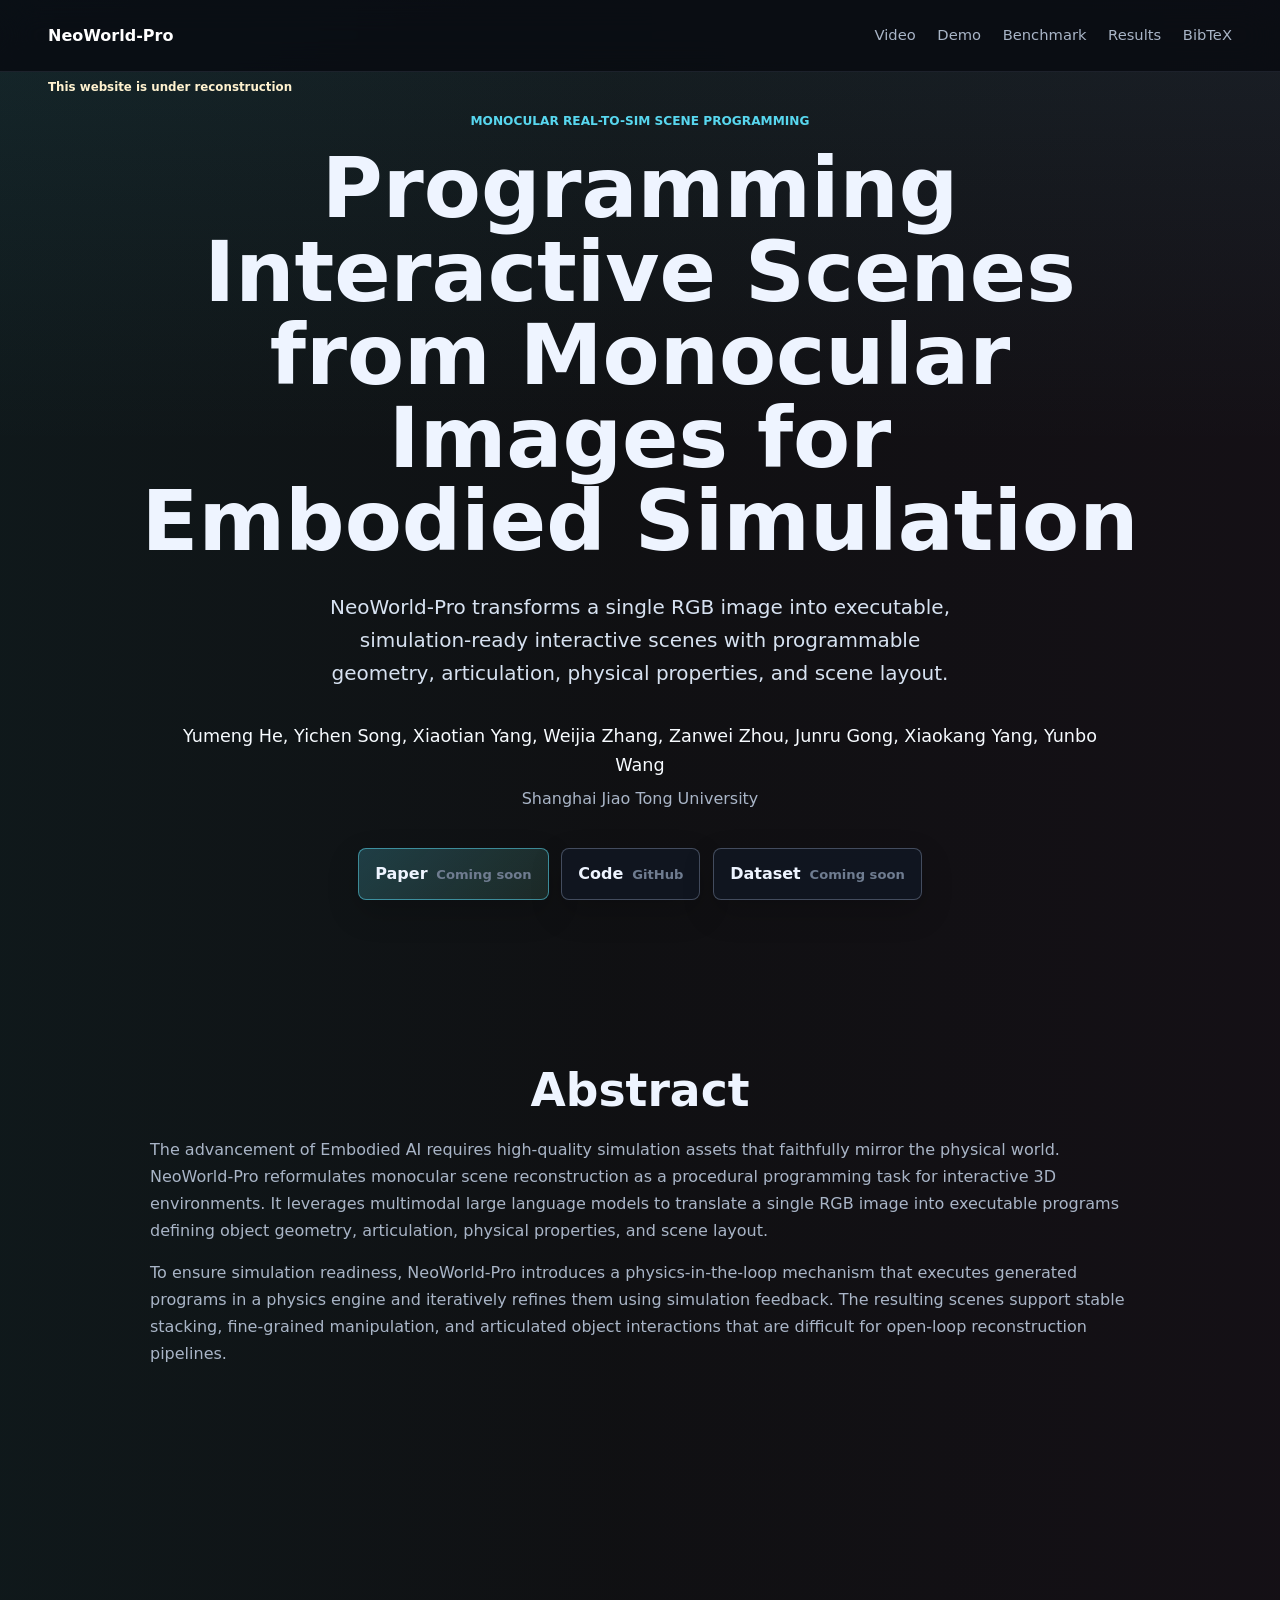
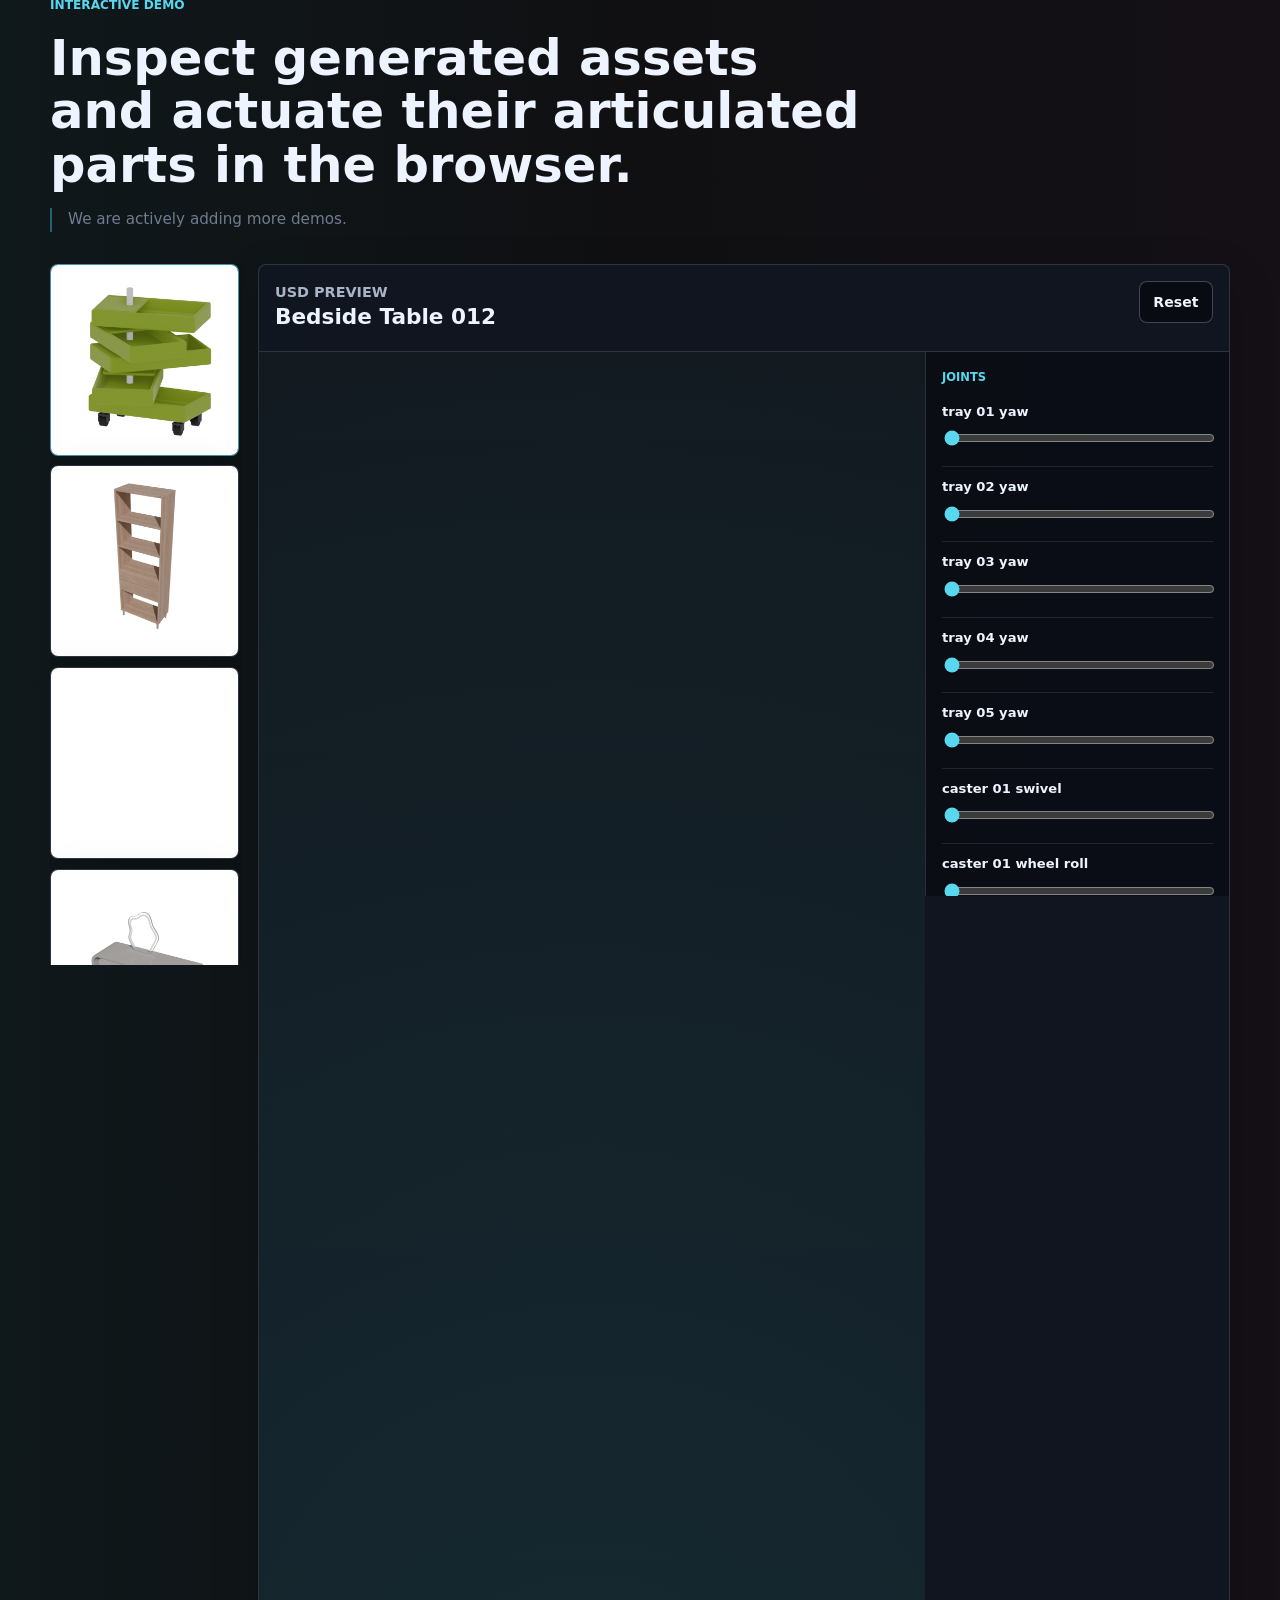
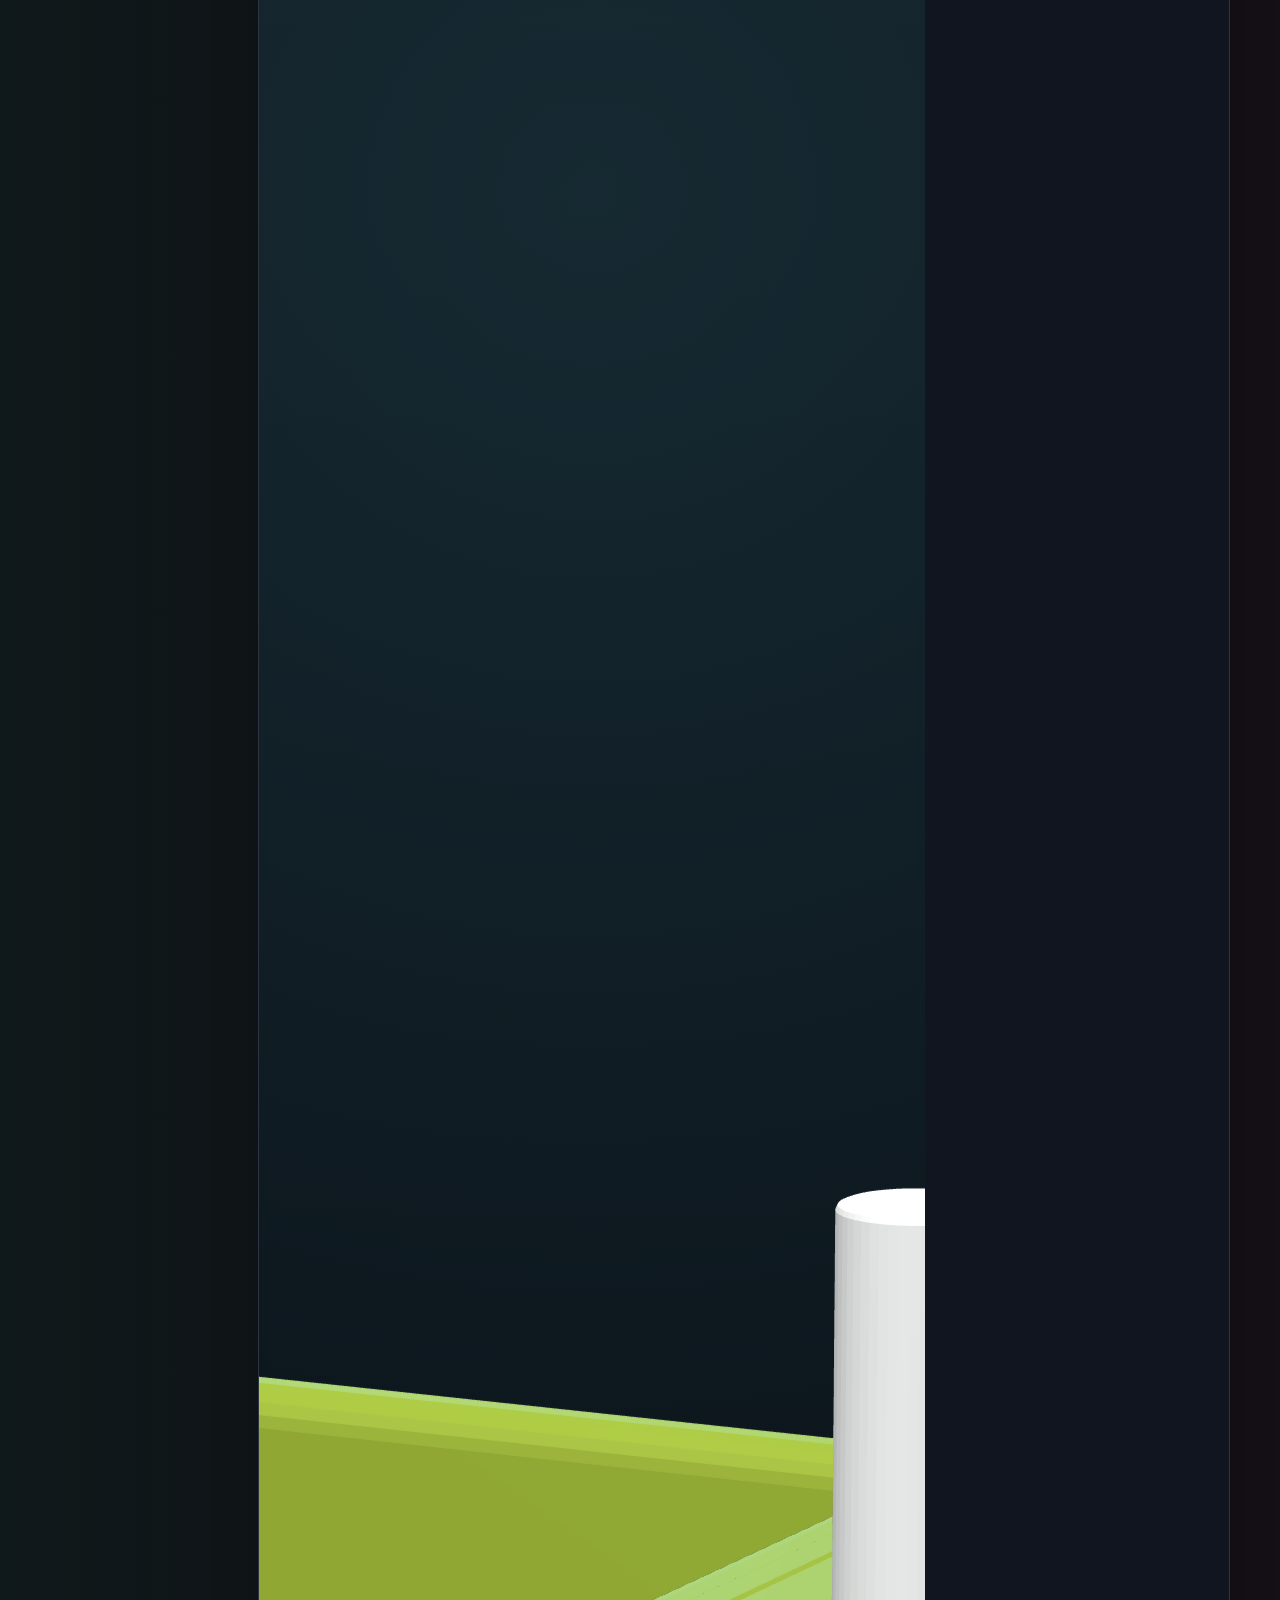
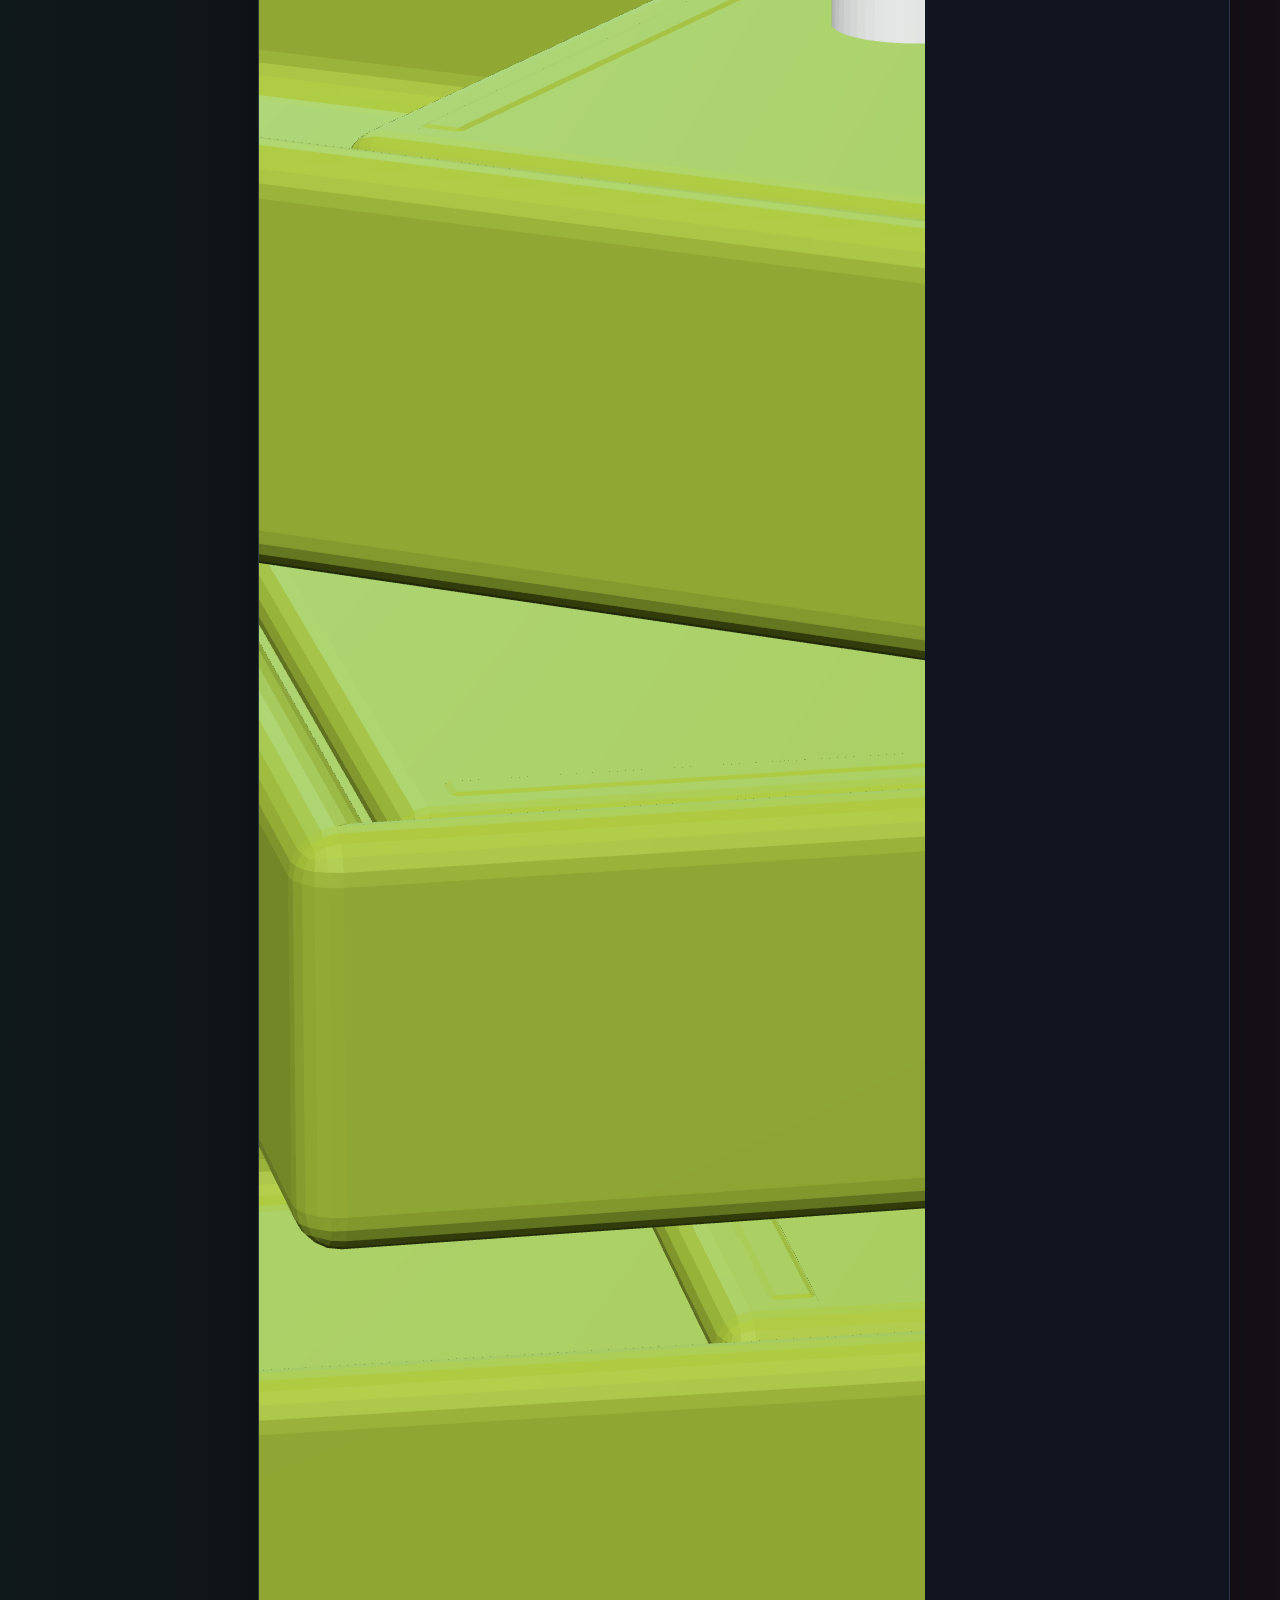
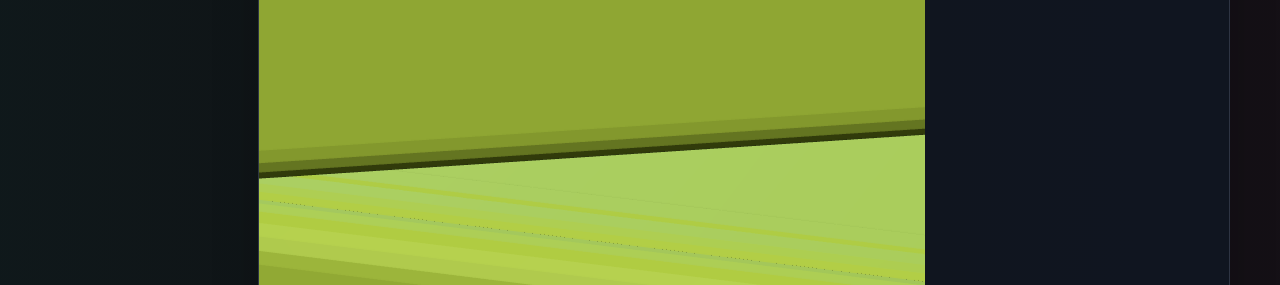
==== commit 4d185a68: "add more demos" ====
--- a/PRISM/index.html
+++ b/PRISM/index.html
@@ -200,9 +200,9 @@
           <img src="asset/figure/scene-level-reconstruction.png" alt="Scene-level reconstruction comparison showing input and ours results." loading="lazy" decoding="async">
           <figcaption class="scene-reconstruction-caption">Scene-level reconstruction (Input / Ours)</figcaption>
         </figure>
-        <figure class="real-captured-reconstruction-panel">
+        <figure class="figure-panel real-captured-reconstruction-panel">
           <div class="real-captured-media-row">
-            <img src="asset/figure/real-captured-reconstruction.png" alt="Real-captured reconstruction comparison showing input and ours results." loading="lazy" decoding="async">
+            <img src="asset/figure/real-captured-input.png" alt="Real-captured input image." loading="lazy" decoding="async">
             <video controls muted loop playsinline preload="metadata">
               <source src="asset/figure/scene_video.mp4" type="video/mp4">
             </video>
--- a/PRISM/static/css/style.css
+++ b/PRISM/static/css/style.css
@@ -719,13 +719,16 @@
   background: #ffffff;
 }
 
-.scene-reconstruction-figure,
-.scene-reconstruction-figure img {
+.result-gallery .scene-reconstruction-figure,
+.result-gallery .real-captured-reconstruction-panel {
+  max-width: 760px;
+  margin-inline: auto;
   background: #000000;
 }
 
-.scene-reconstruction-figure {
-  max-width: 760px;
+.scene-reconstruction-figure img,
+.real-captured-reconstruction-panel img {
+  background: #000000;
 }
 
 .scene-reconstruction-caption {
@@ -741,20 +744,14 @@
 
 .real-captured-reconstruction-panel {
   width: 100%;
-  margin: 0;
-  overflow: hidden;
-  border: 1px solid var(--line);
-  border-radius: 8px;
-  background: #000000;
-  box-shadow: var(--shadow);
 }
 
 .real-captured-media-row {
   display: grid;
-  grid-template-columns: minmax(0, 2fr) minmax(14rem, 1fr);
-  gap: 1rem;
+  grid-template-columns: repeat(2, minmax(0, 1fr));
+  gap: 0.6rem;
   align-items: stretch;
-  padding: 1rem;
+  background: #000000;
 }
 
 .real-captured-media-row img,
@@ -764,11 +761,10 @@
   height: 100%;
   object-fit: contain;
   background: #000000;
-  border-radius: 6px;
 }
 
 .real-captured-media-row img {
-  aspect-ratio: 3177 / 2087;
+  aspect-ratio: 1566 / 2087;
 }
 
 .real-captured-media-row video {
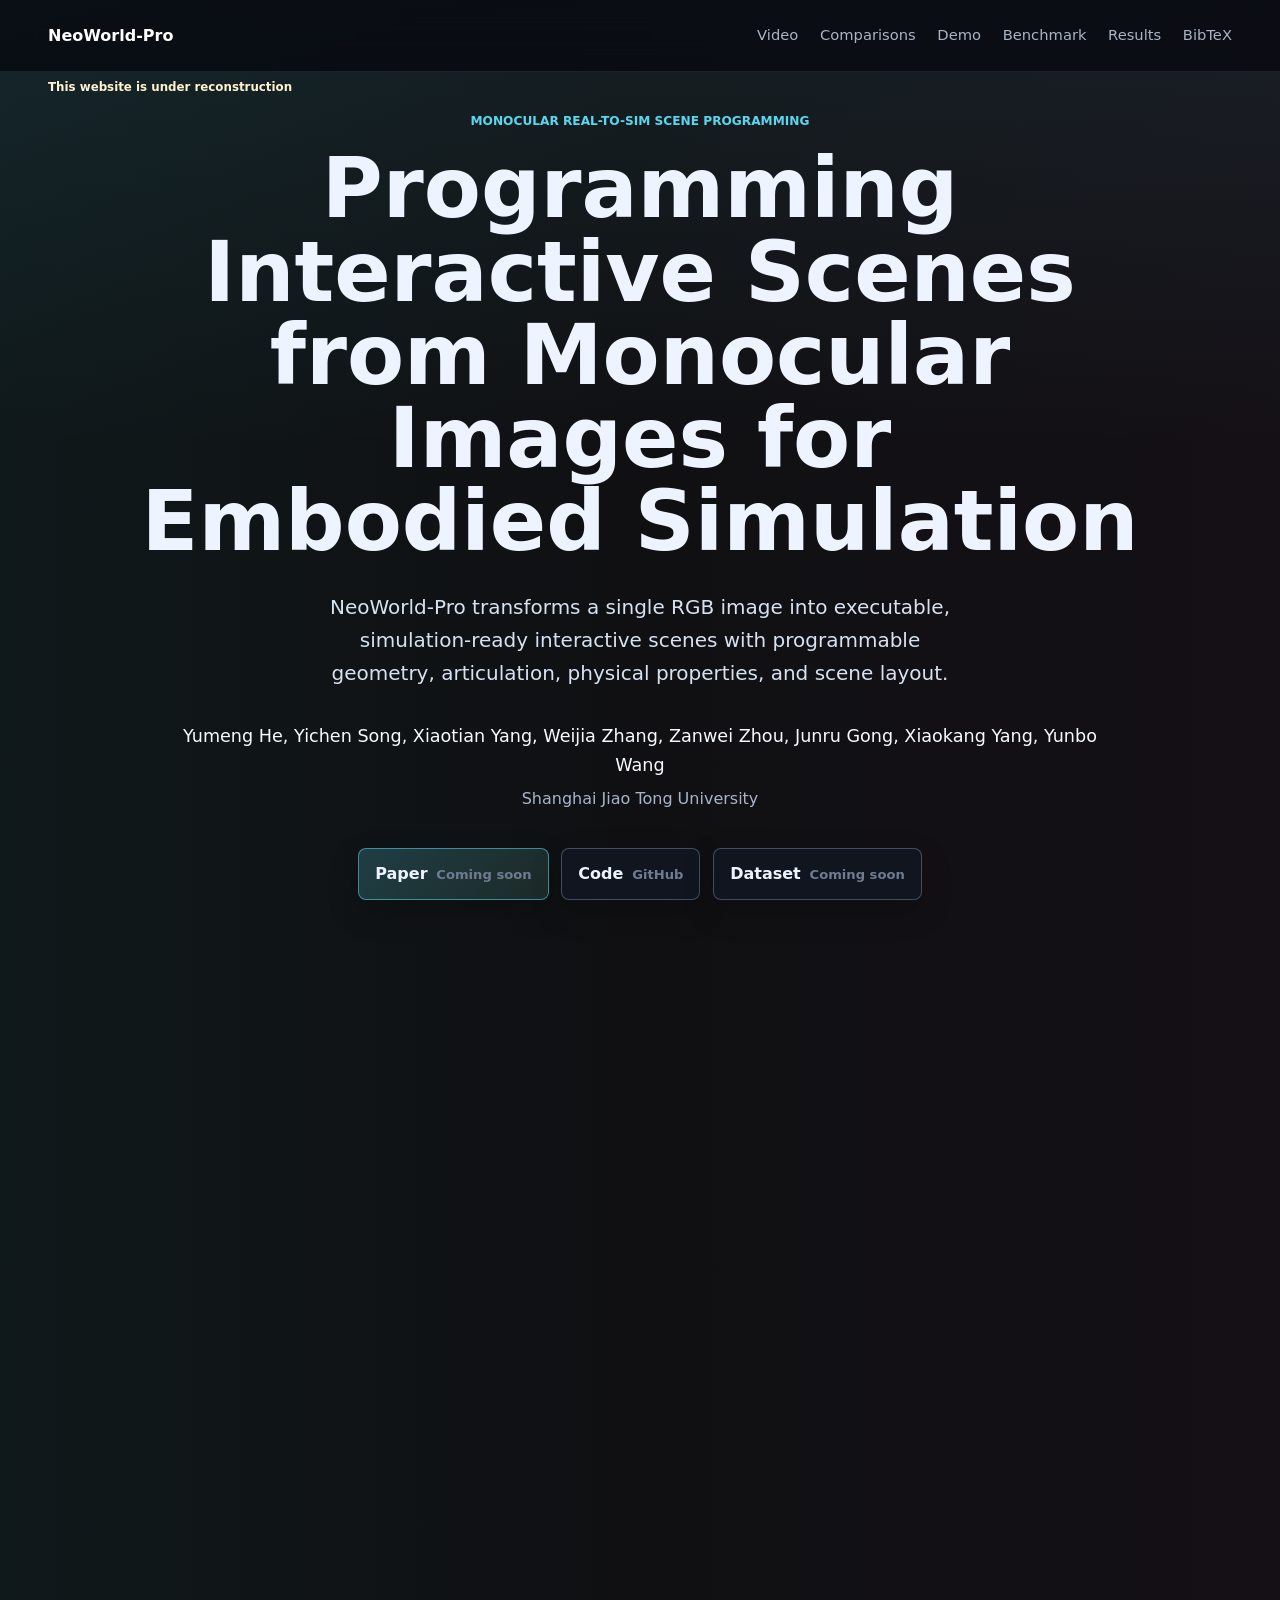
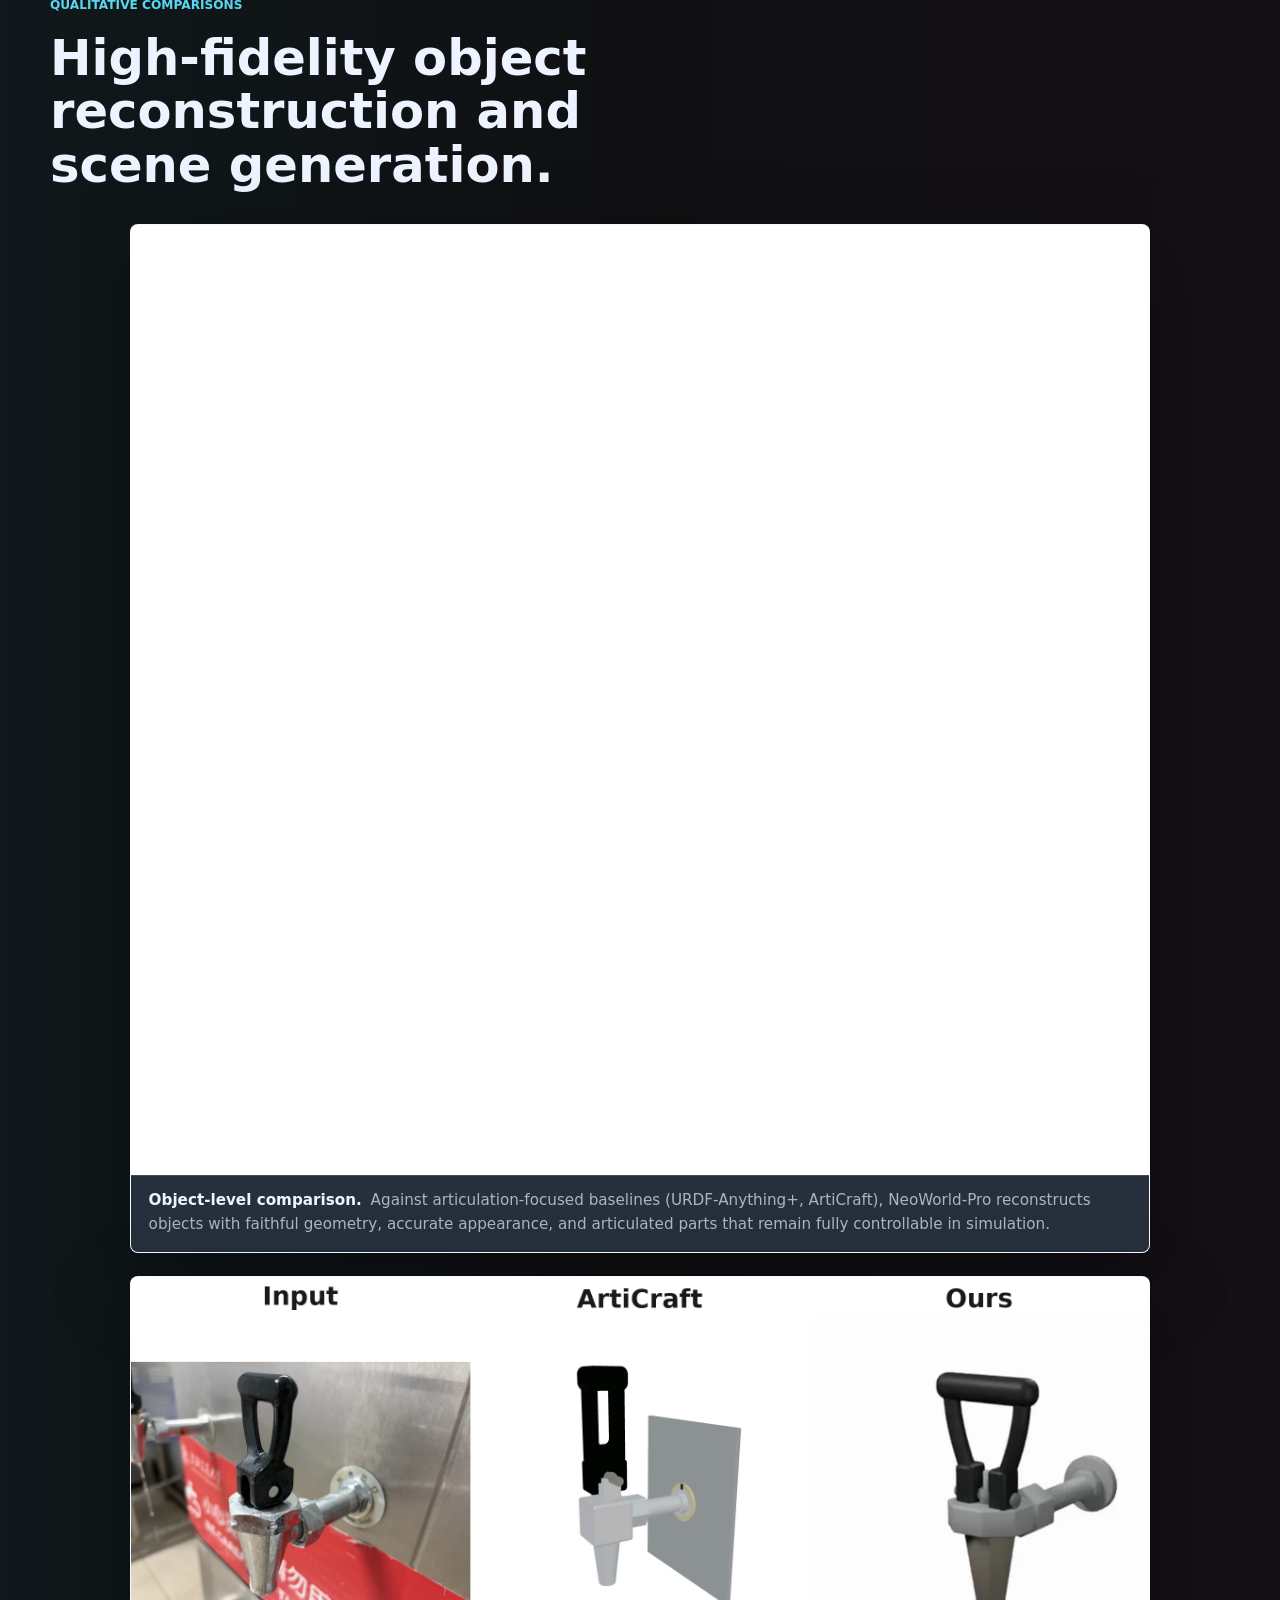
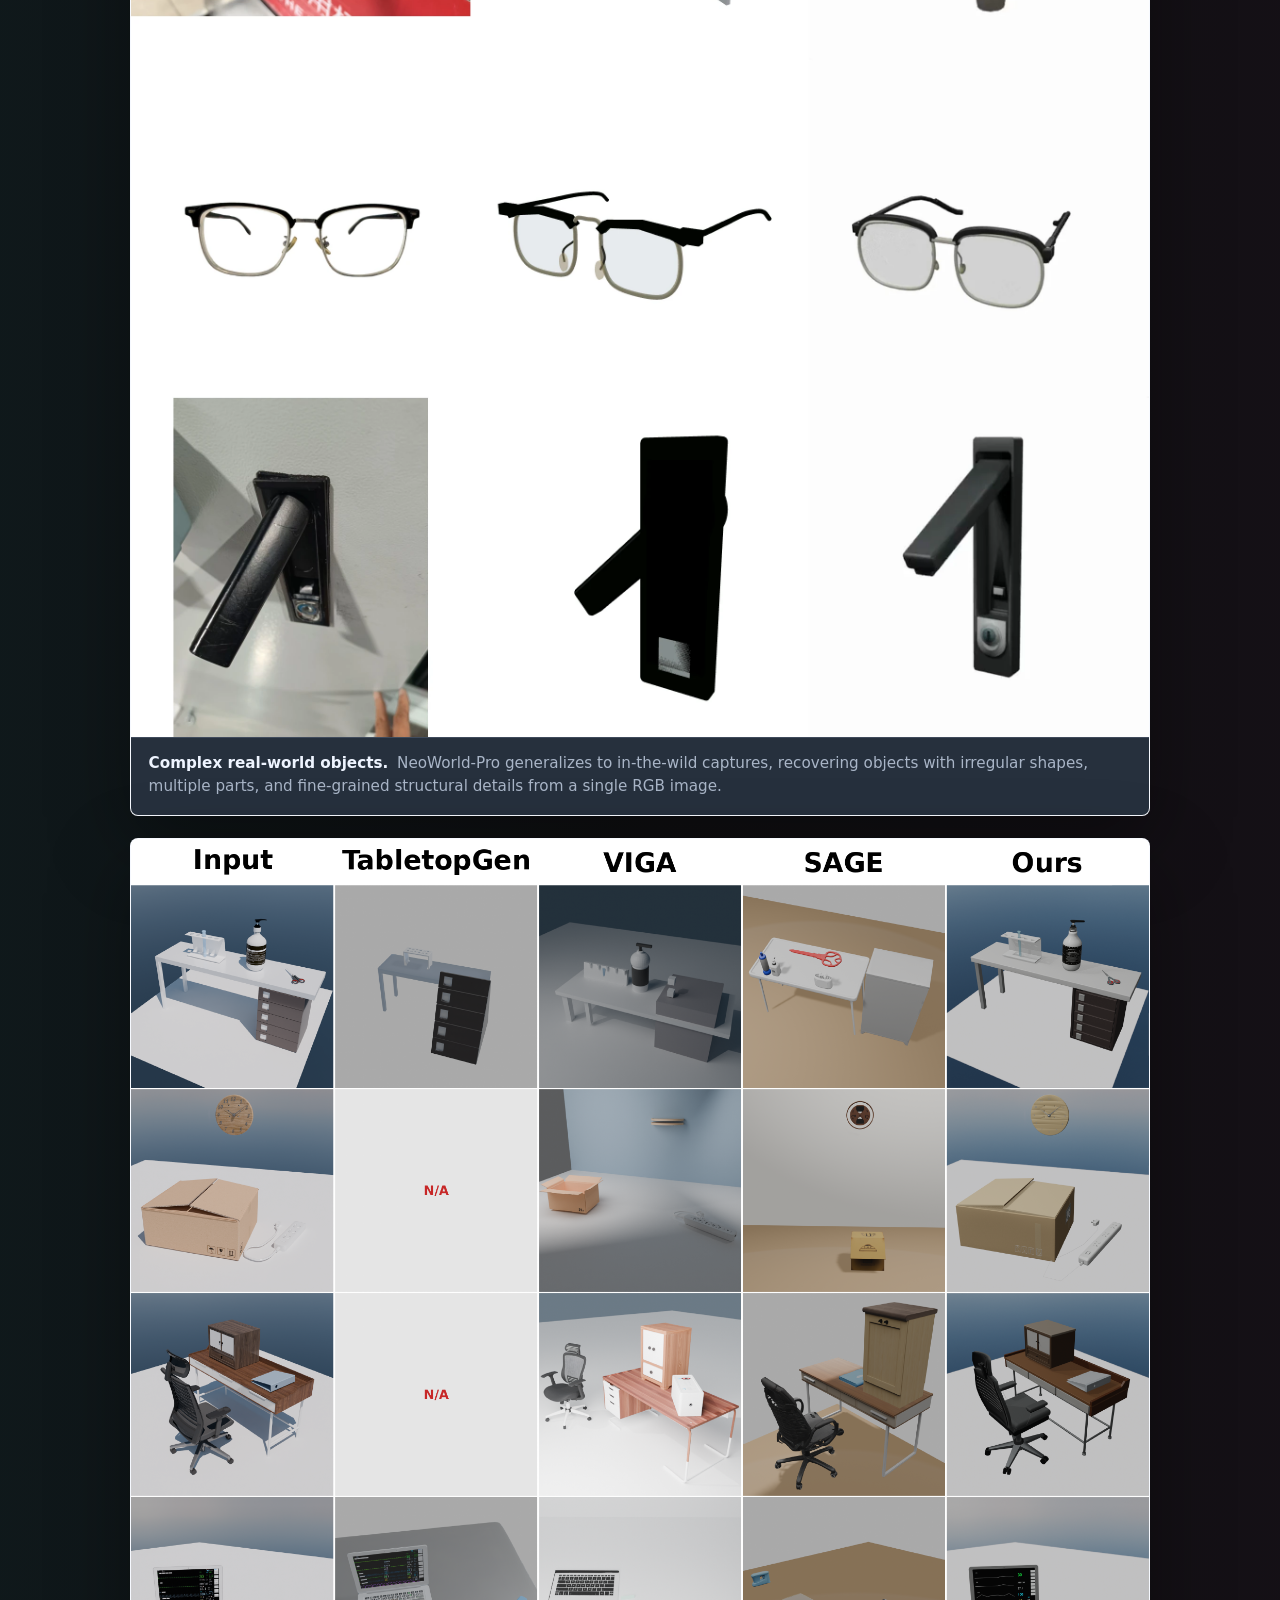
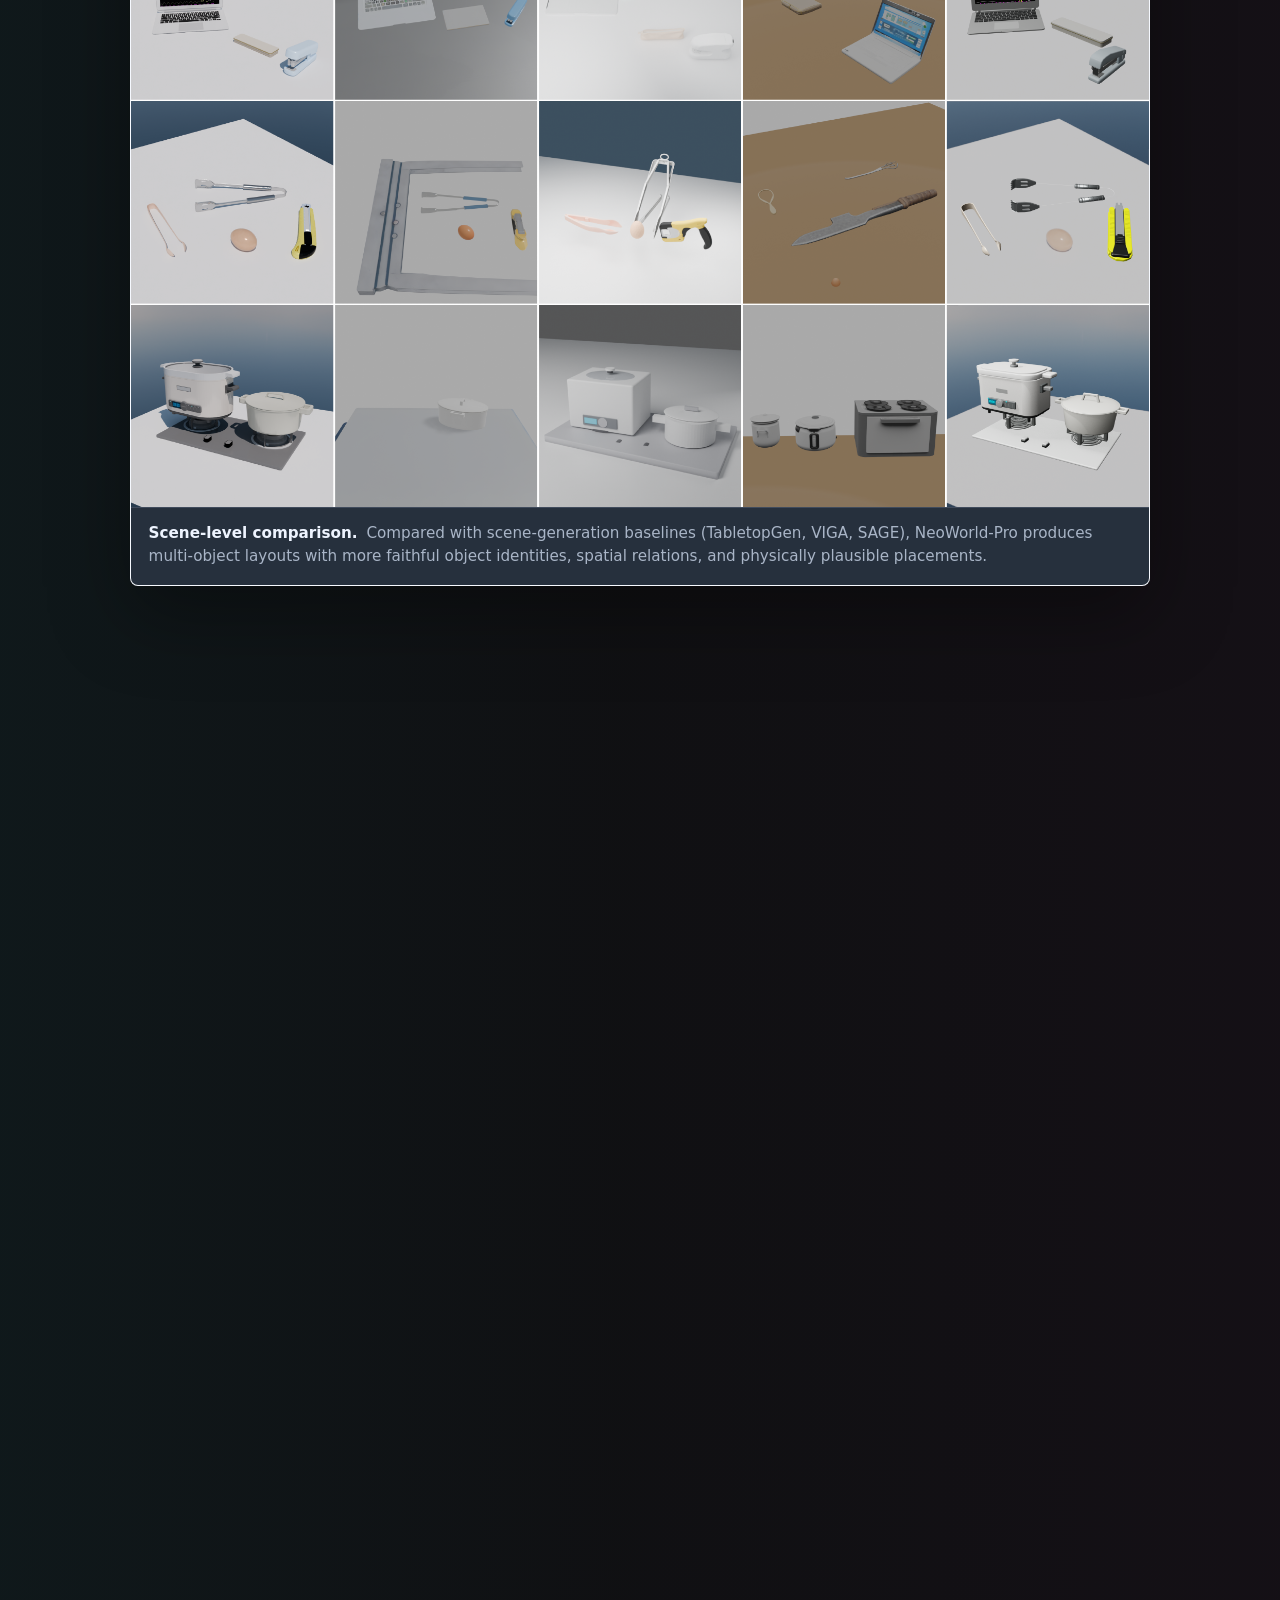
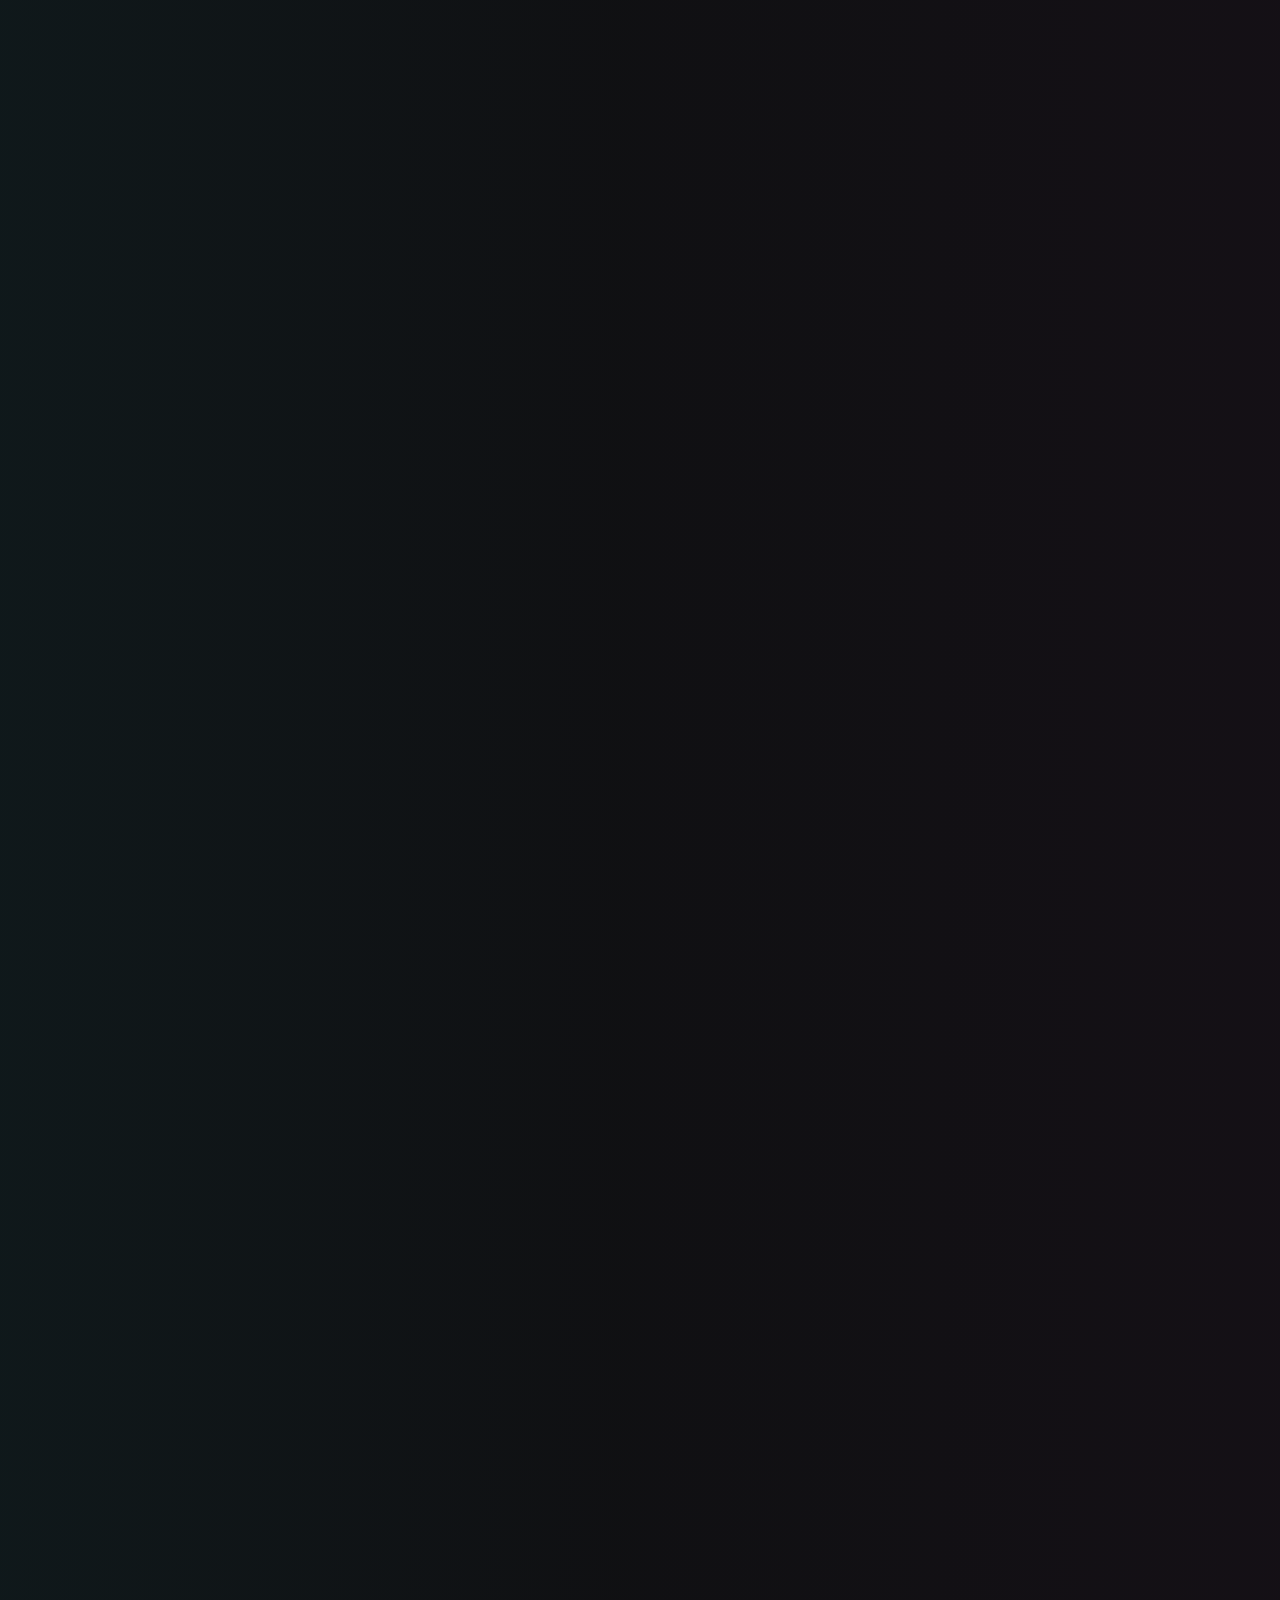
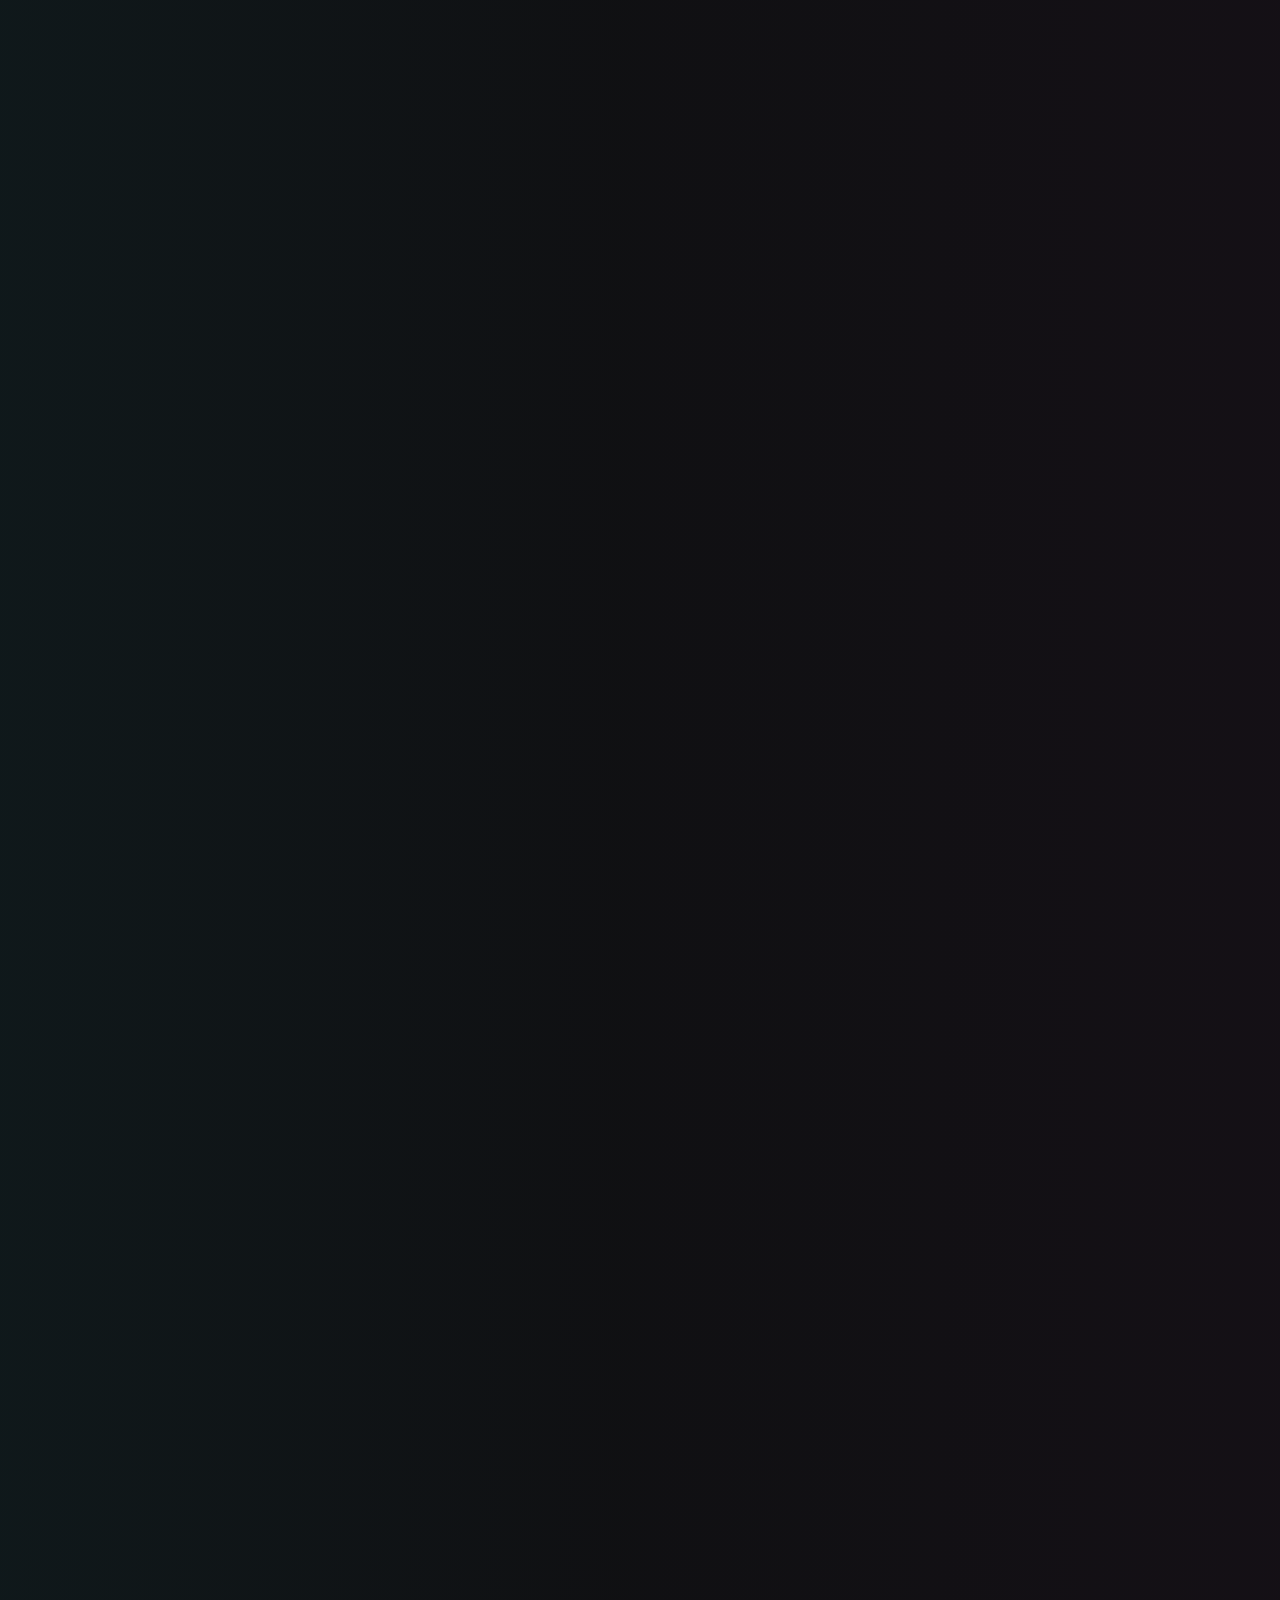
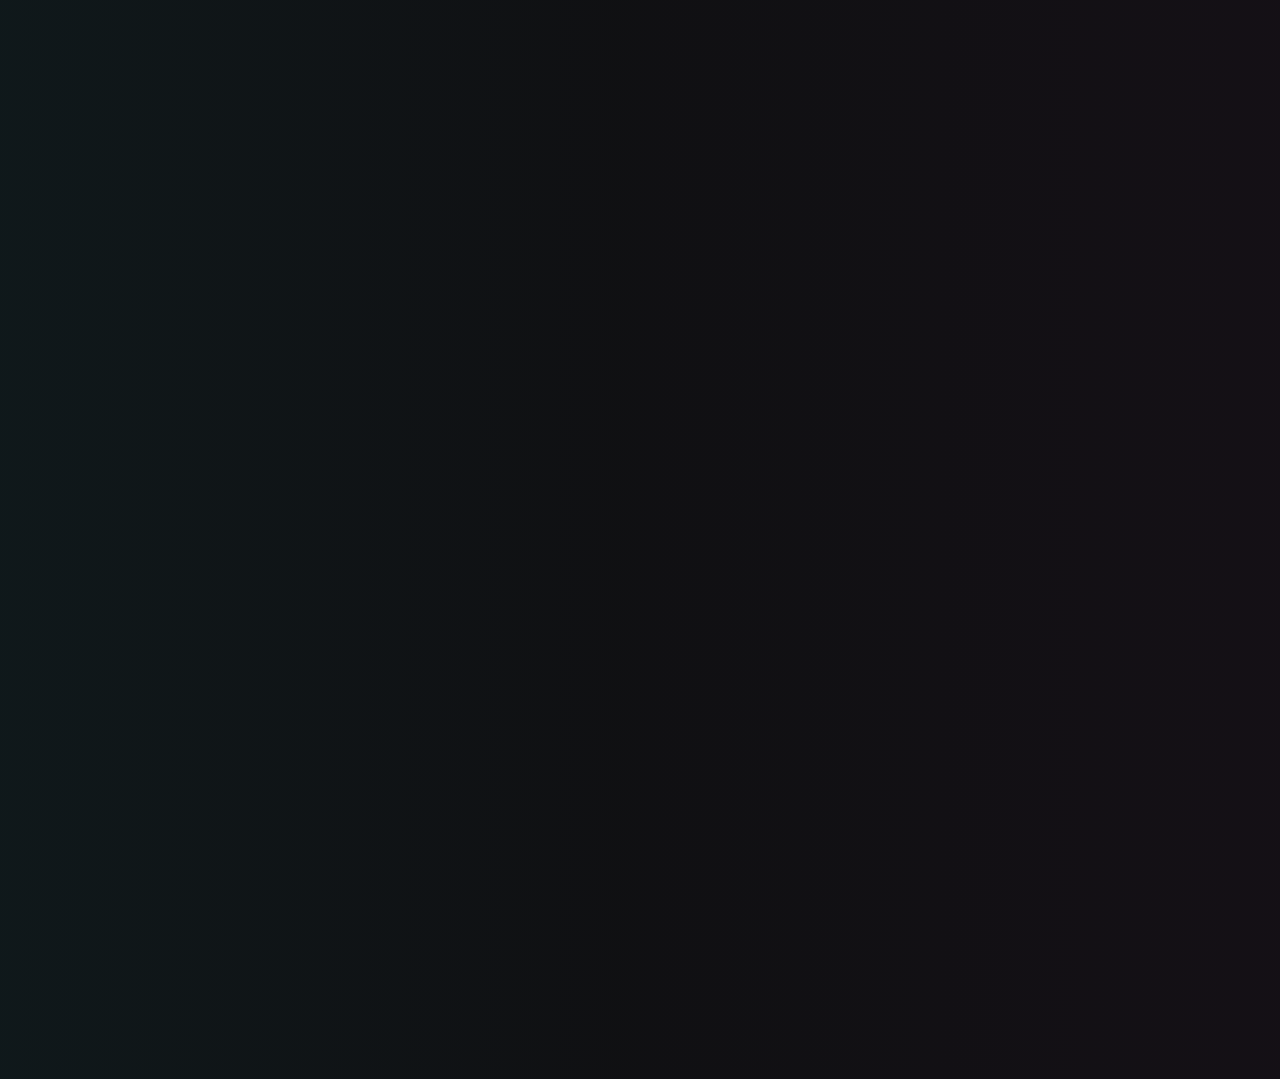
==== commit 3d166f85: "Add qualitative comparison gallery before Interactive Demo - Add three visual comparison figures (ob" ====
--- a/PRISM/index.html
+++ b/PRISM/index.html
@@ -29,6 +29,7 @@
     <a class="brand" href="#top" aria-label="NeoWorld-Pro home">NeoWorld-Pro</a>
     <nav class="nav-links">
       <a href="#teaser-video">Video</a>
+      <a href="#comparisons">Comparisons</a>
       <a href="#demo-visualization">Demo</a>
       <!--
       <a href="#method">Method</a>
@@ -83,6 +84,36 @@
       </div>
     </section>
 
+    <section id="comparisons" class="section reveal">
+      <div class="section-heading">
+        <p class="eyebrow">Qualitative Comparisons</p>
+        <h2>High-fidelity object reconstruction and scene generation.</h2>
+      </div>
+      <div class="comparison-gallery">
+        <figure class="figure-panel comparison-figure">
+          <img src="asset/1Yz6-W3%3A%20Object%20Comparision.png" alt="Object-level qualitative comparison between NeoWorld-Pro and prior articulation baselines." loading="lazy" decoding="async">
+          <figcaption class="comparison-caption">
+            <strong>Object-level comparison.</strong>
+            Against articulation-focused baselines (URDF-Anything+, ArtiCraft), NeoWorld-Pro reconstructs objects with faithful geometry, accurate appearance, and articulated parts that remain fully controllable in simulation.
+          </figcaption>
+        </figure>
+        <figure class="figure-panel comparison-figure">
+          <img src="asset/ZR43-Q1%3A%20Complex%20Real-world%20Object.webp" alt="NeoWorld-Pro reconstructions on complex real-world captured objects." loading="lazy" decoding="async">
+          <figcaption class="comparison-caption">
+            <strong>Complex real-world objects.</strong>
+            NeoWorld-Pro generalizes to in-the-wild captures, recovering objects with irregular shapes, multiple parts, and fine-grained structural details from a single RGB image.
+          </figcaption>
+        </figure>
+        <figure class="figure-panel comparison-figure">
+          <img src="asset/ZR43-W1%3A%20Scene%20Comparison.png" alt="Scene-level qualitative comparison against TabletopGen, VIGA, and SAGE." loading="lazy" decoding="async">
+          <figcaption class="comparison-caption">
+            <strong>Scene-level comparison.</strong>
+            Compared with scene-generation baselines (TabletopGen, VIGA, SAGE), NeoWorld-Pro produces multi-object layouts with more faithful object identities, spatial relations, and physically plausible placements.
+          </figcaption>
+        </figure>
+      </div>
+    </section>
+
     <section id="demo-visualization" class="section reveal">
       <div class="section-heading">
         <p class="eyebrow">Interactive Demo</p>
--- a/PRISM/static/css/style.css
+++ b/PRISM/static/css/style.css
@@ -709,6 +709,44 @@
   margin-inline: auto;
 }
 
+.comparison-gallery {
+  display: grid;
+  grid-template-columns: 1fr;
+  gap: 1.4rem;
+  align-items: start;
+  width: min(100%, 1020px);
+  margin-inline: auto;
+}
+
+.comparison-gallery .comparison-figure {
+  width: 100%;
+  background: #ffffff;
+  margin-inline: auto;
+}
+
+.comparison-gallery .comparison-figure img {
+  display: block;
+  width: 100%;
+  height: auto;
+  background: #ffffff;
+}
+
+.comparison-caption {
+  padding: 0.85rem 1.1rem 1rem;
+  color: var(--muted);
+  background: rgba(20, 31, 45, 0.92);
+  border-top: 1px solid var(--line);
+  font-size: 0.95rem;
+  line-height: 1.55;
+  text-align: left;
+}
+
+.comparison-caption strong {
+  color: var(--text);
+  font-weight: 750;
+  margin-right: 0.25rem;
+}
+
 .result-gallery .figure-panel {
   width: 100%;
   background: #ffffff;
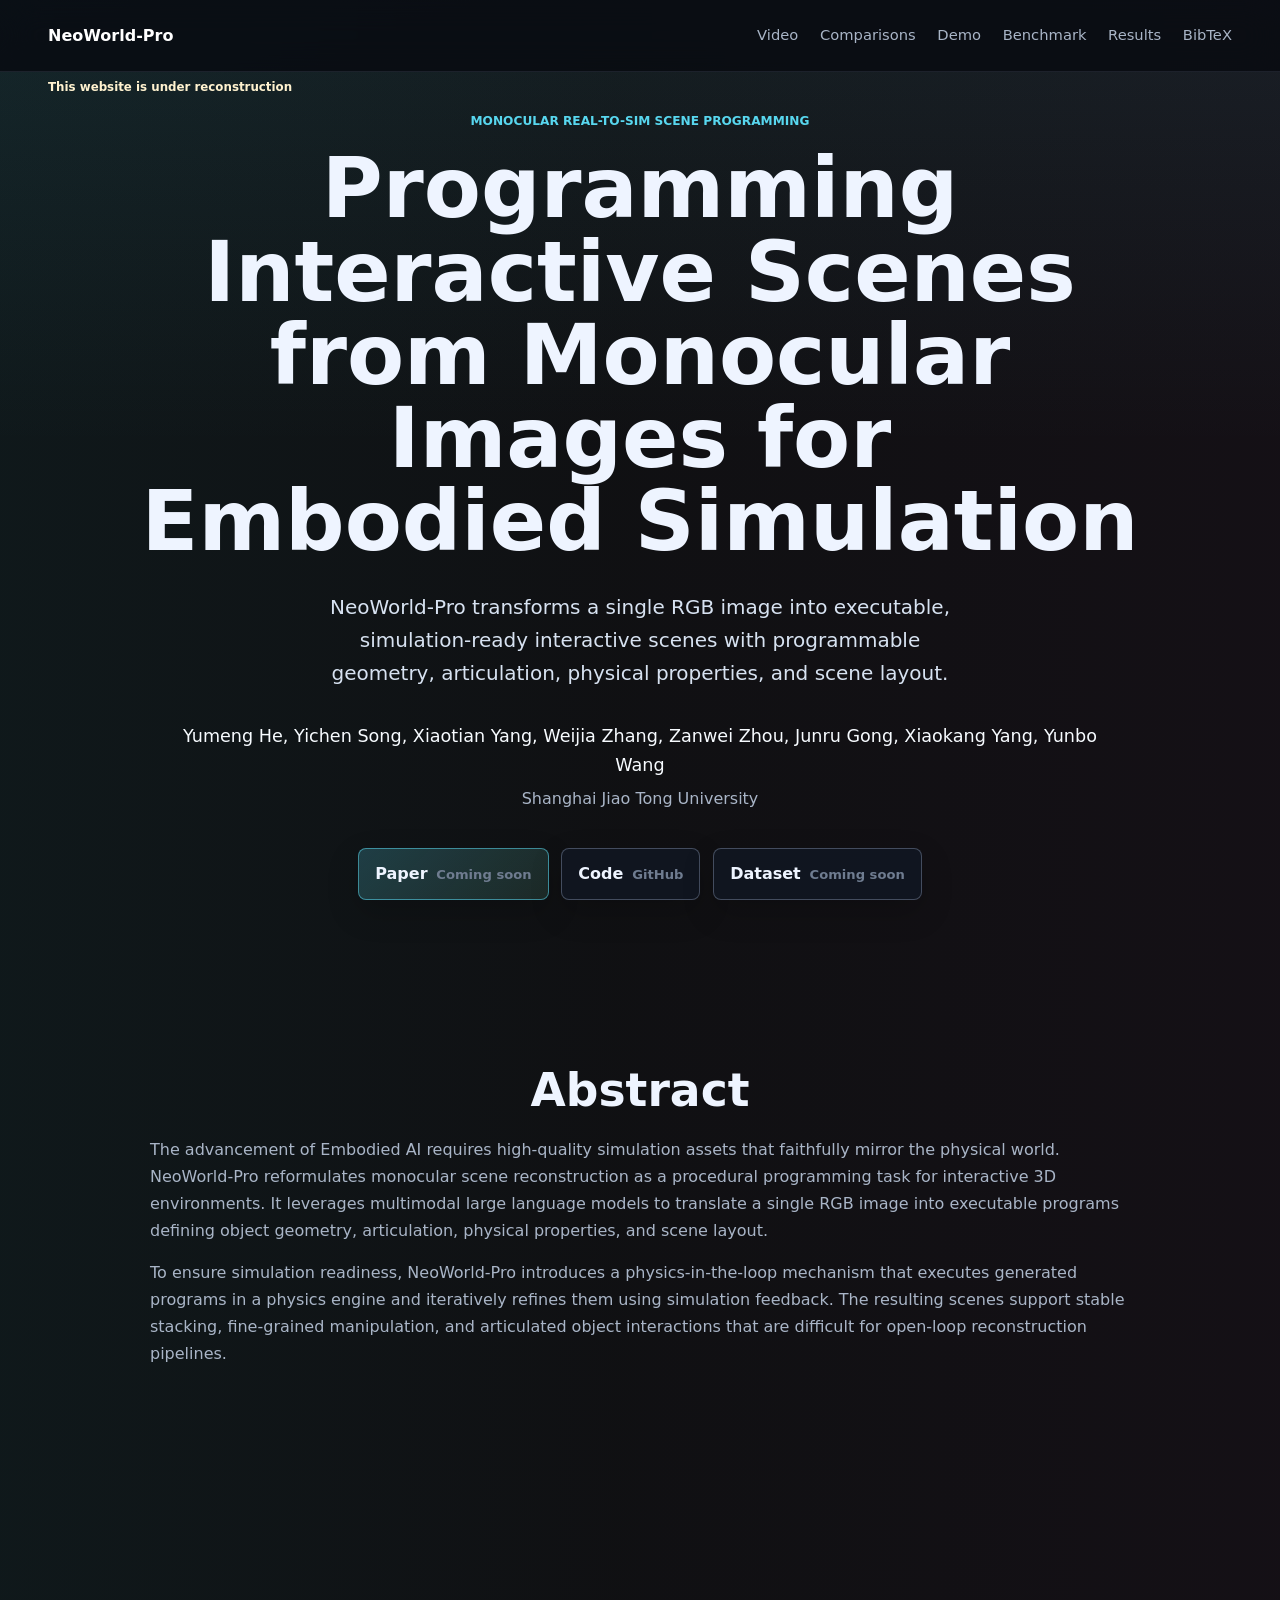
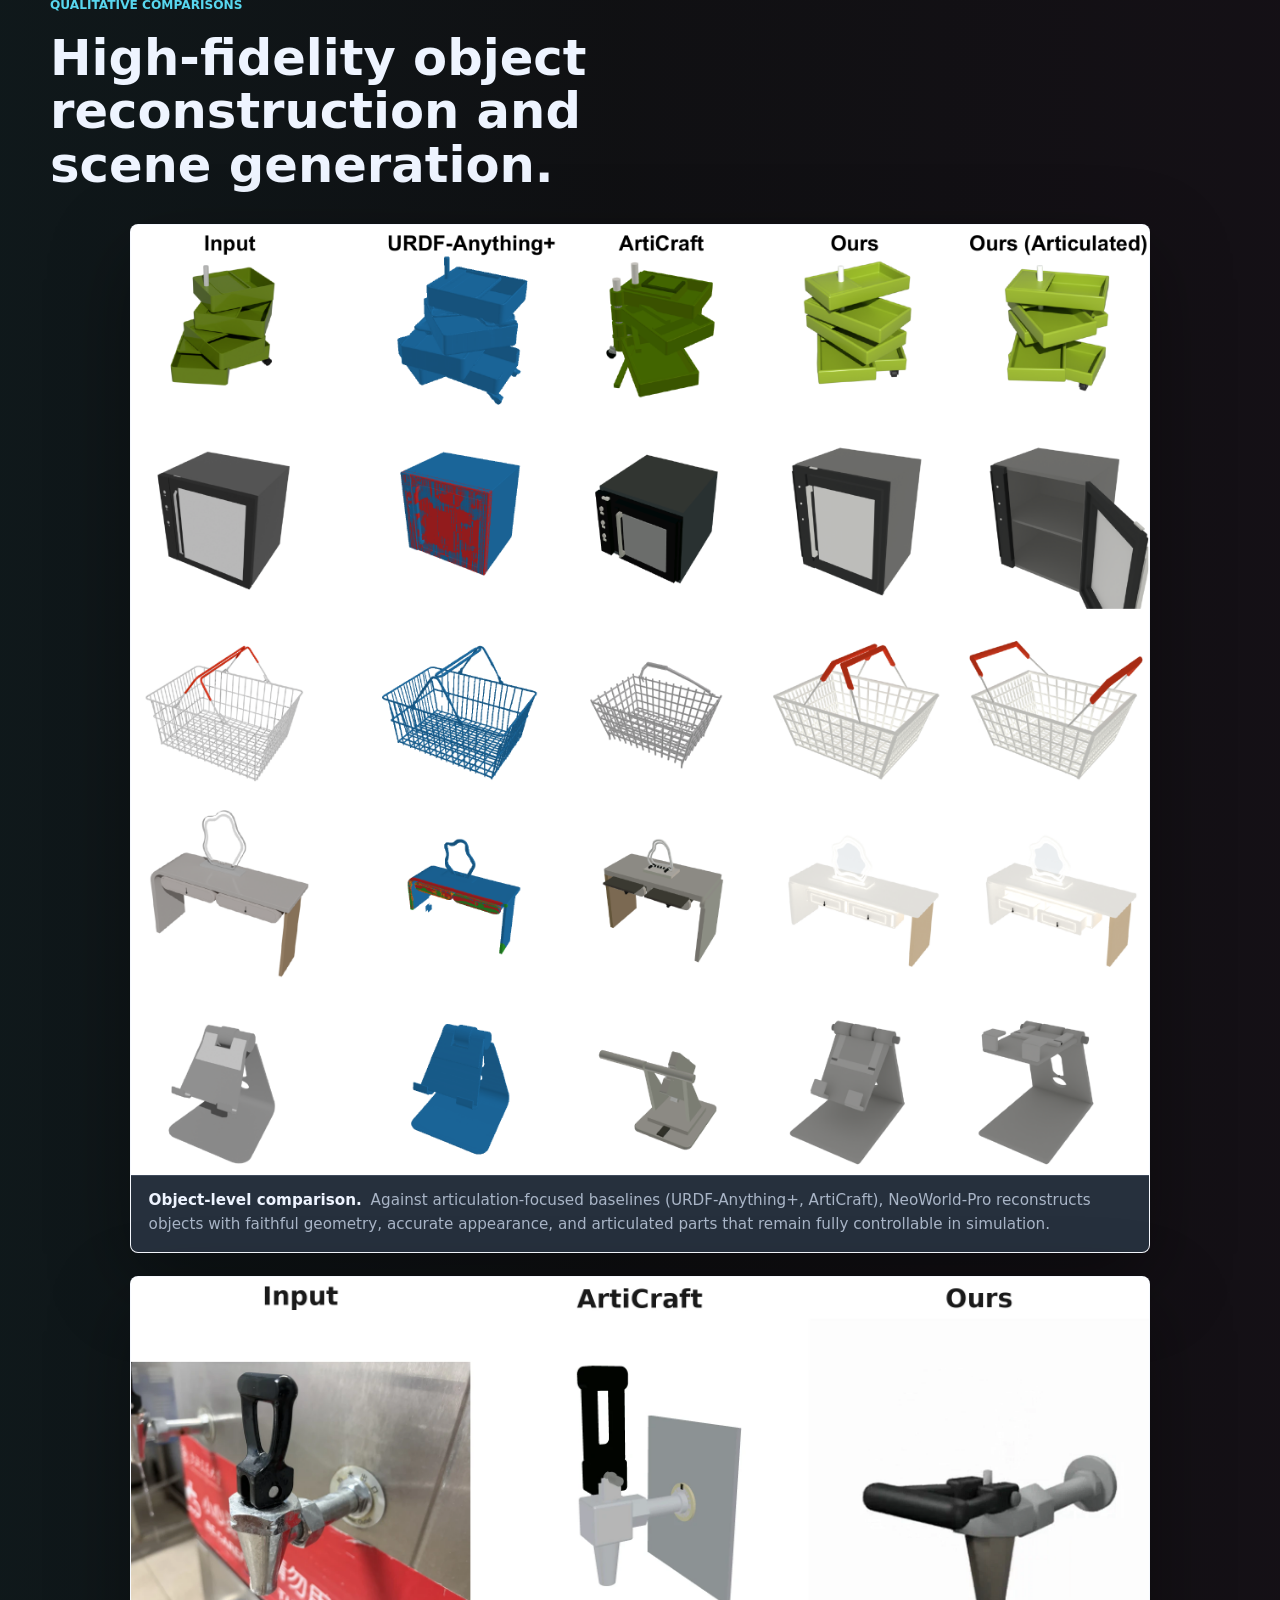
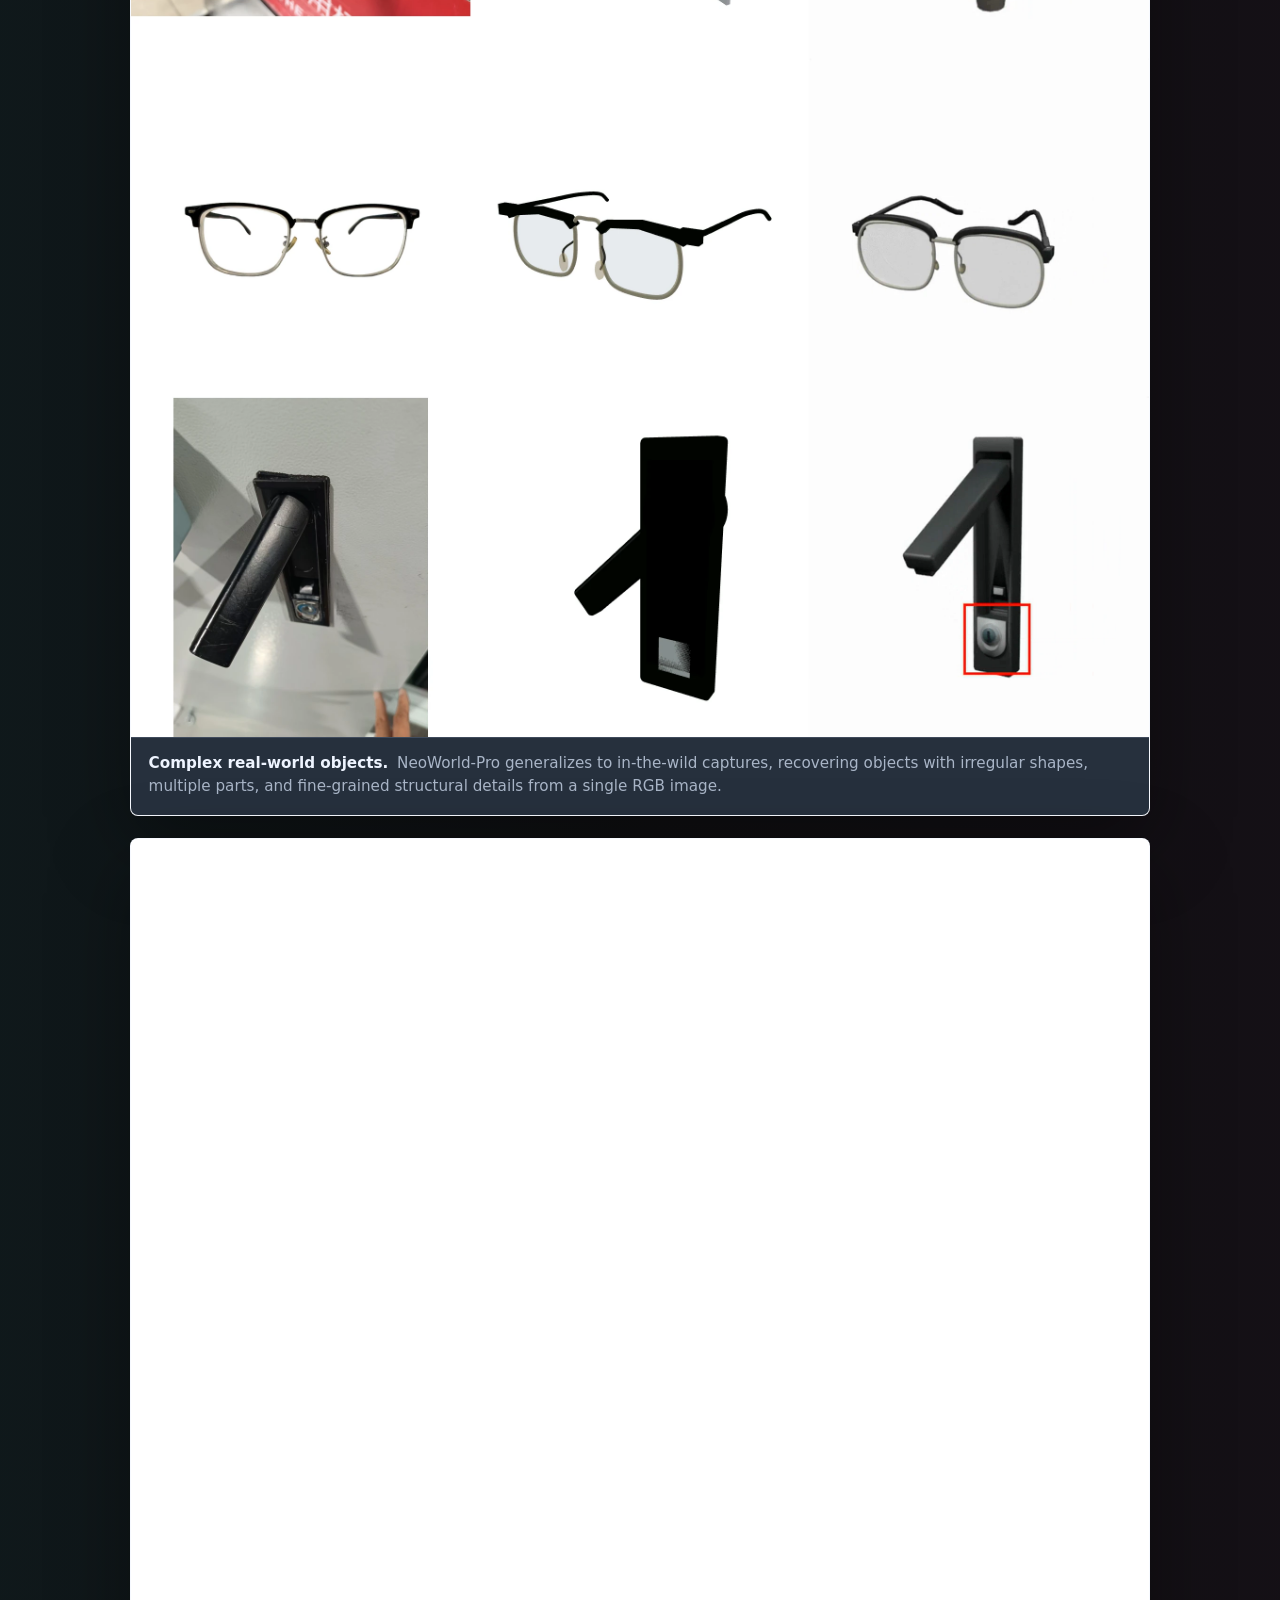
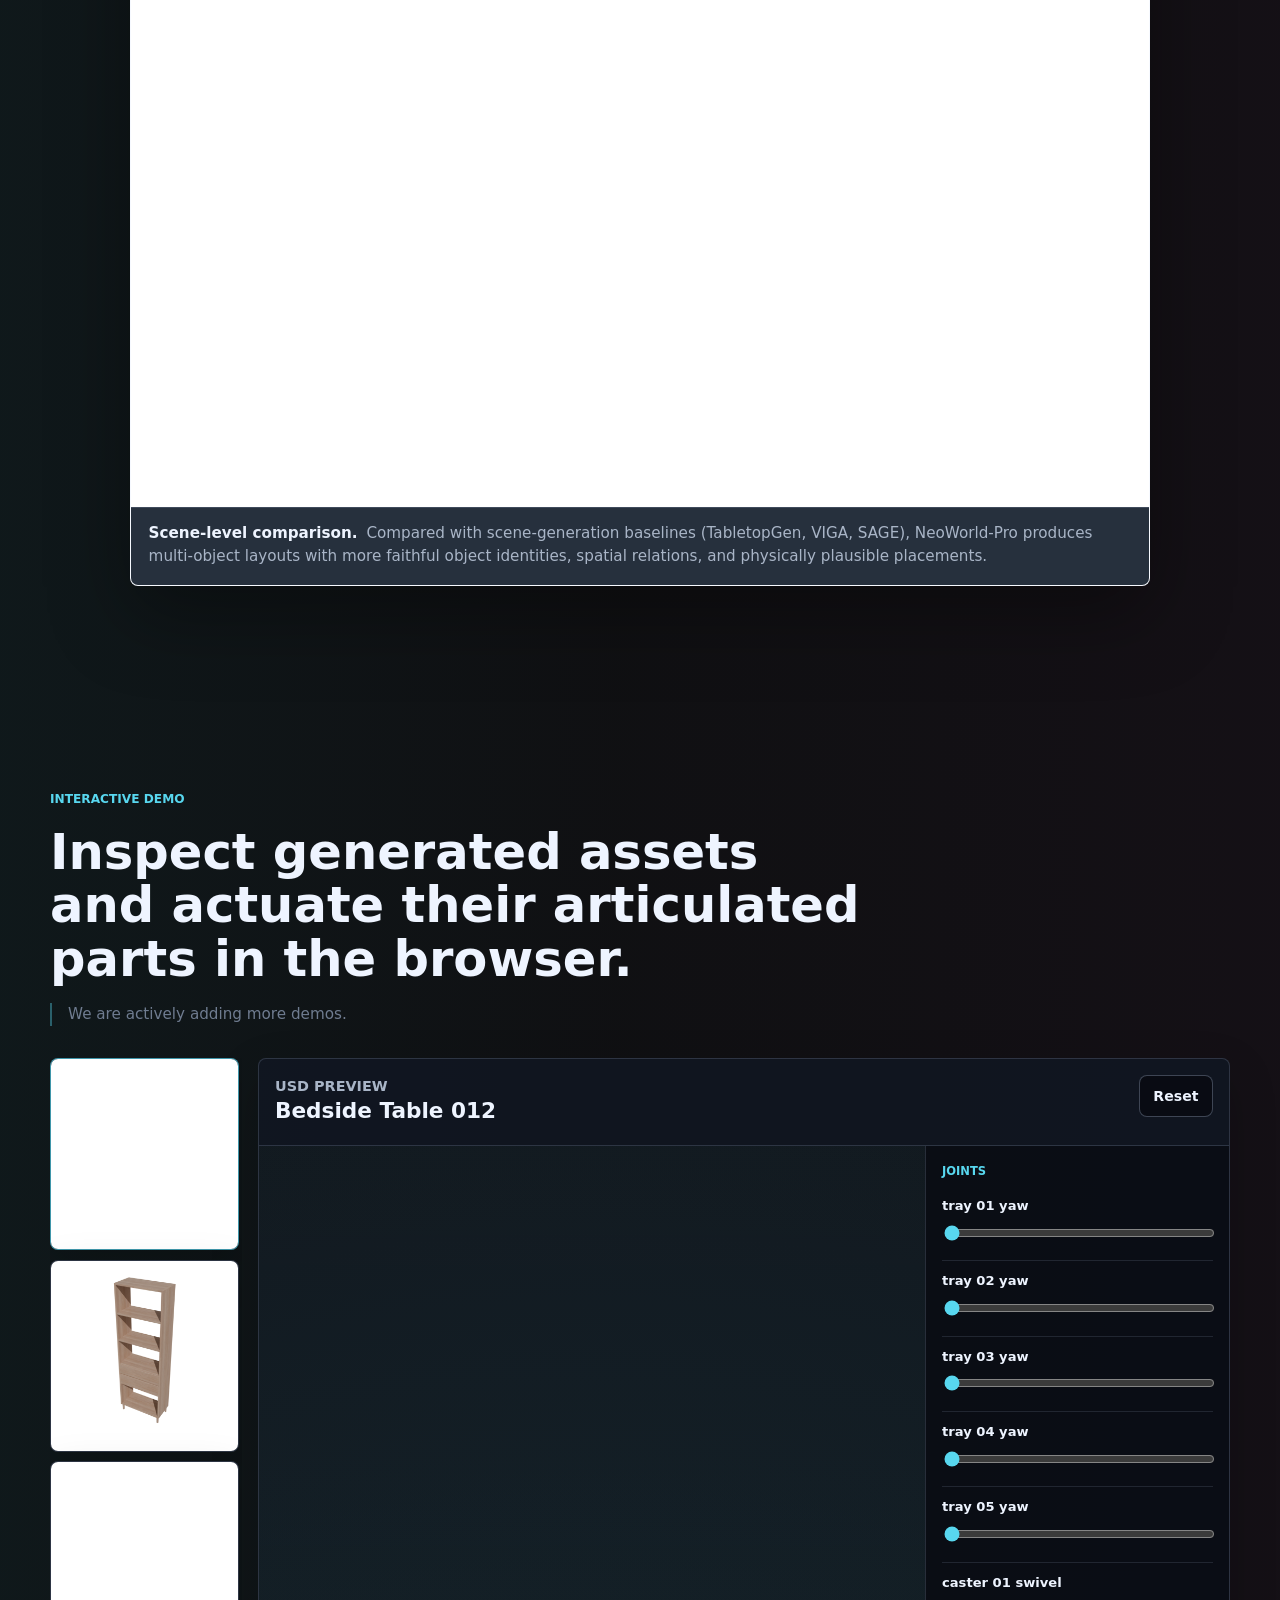
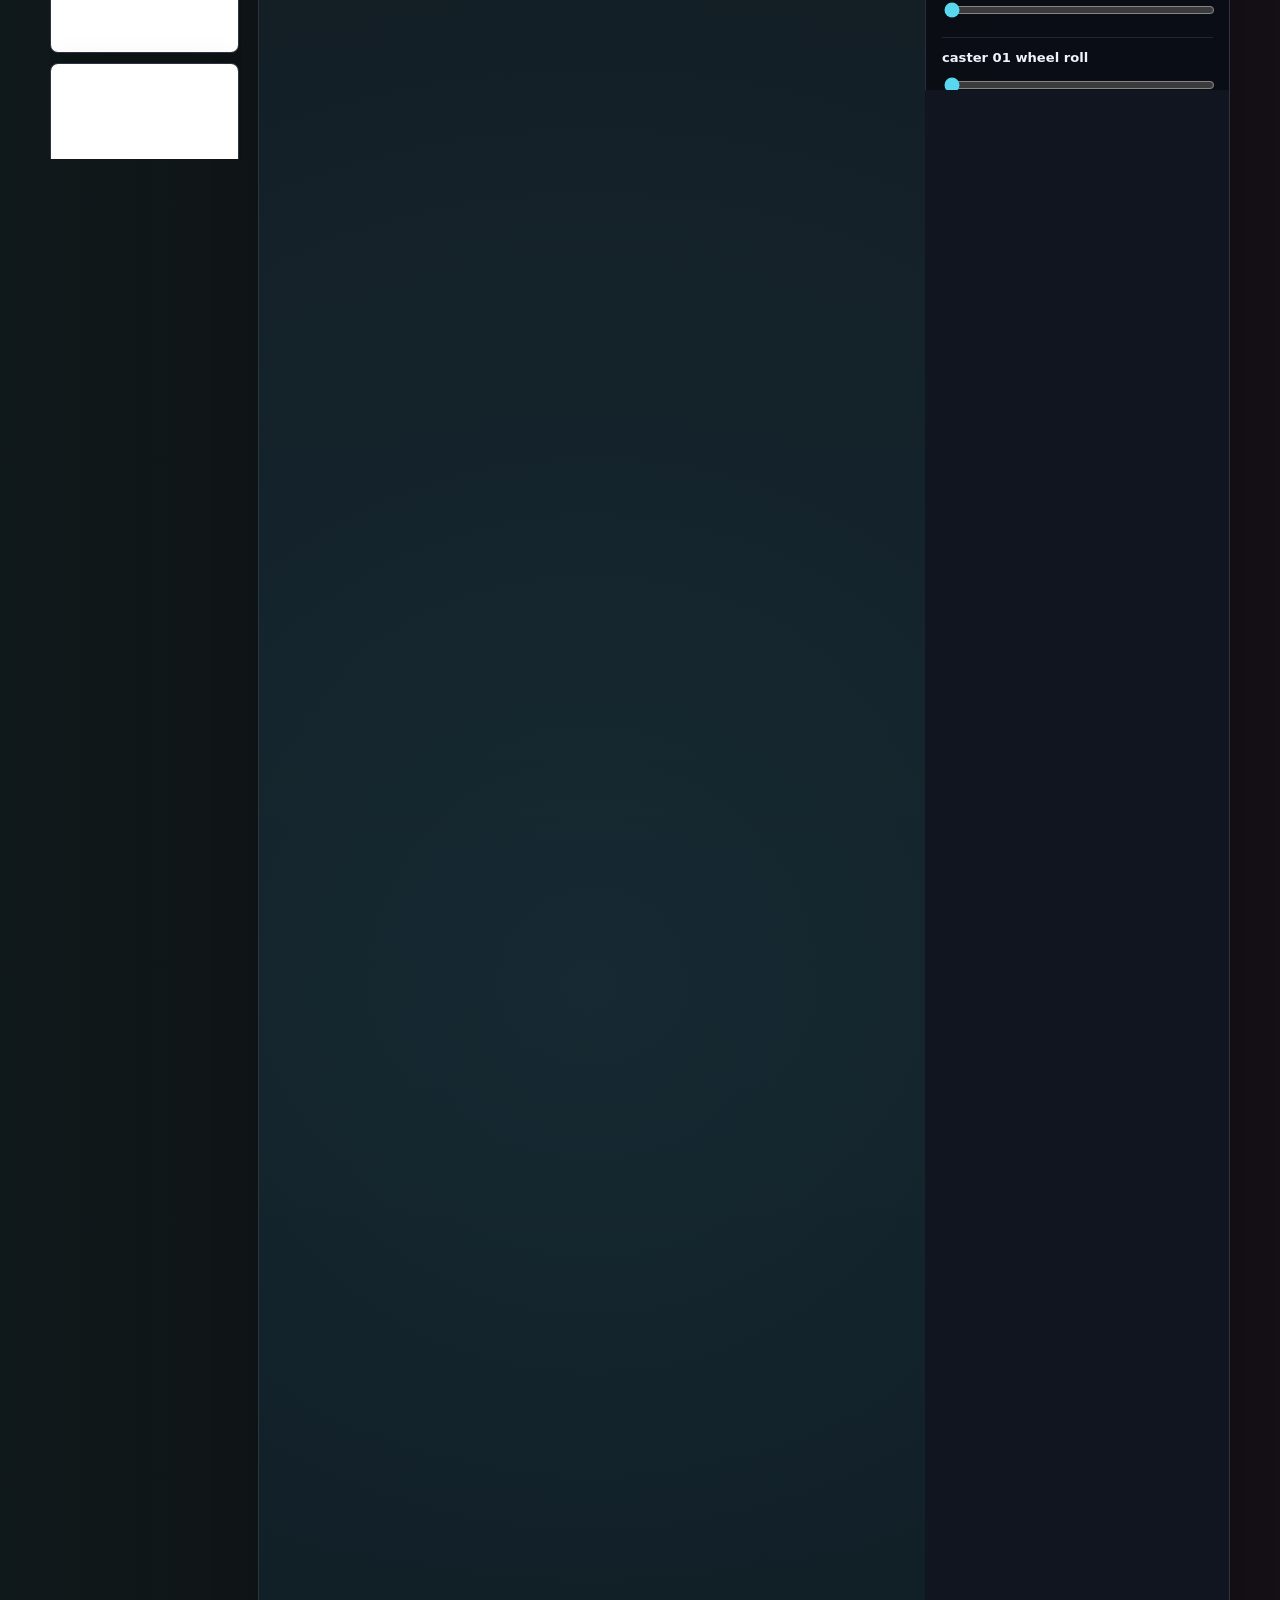
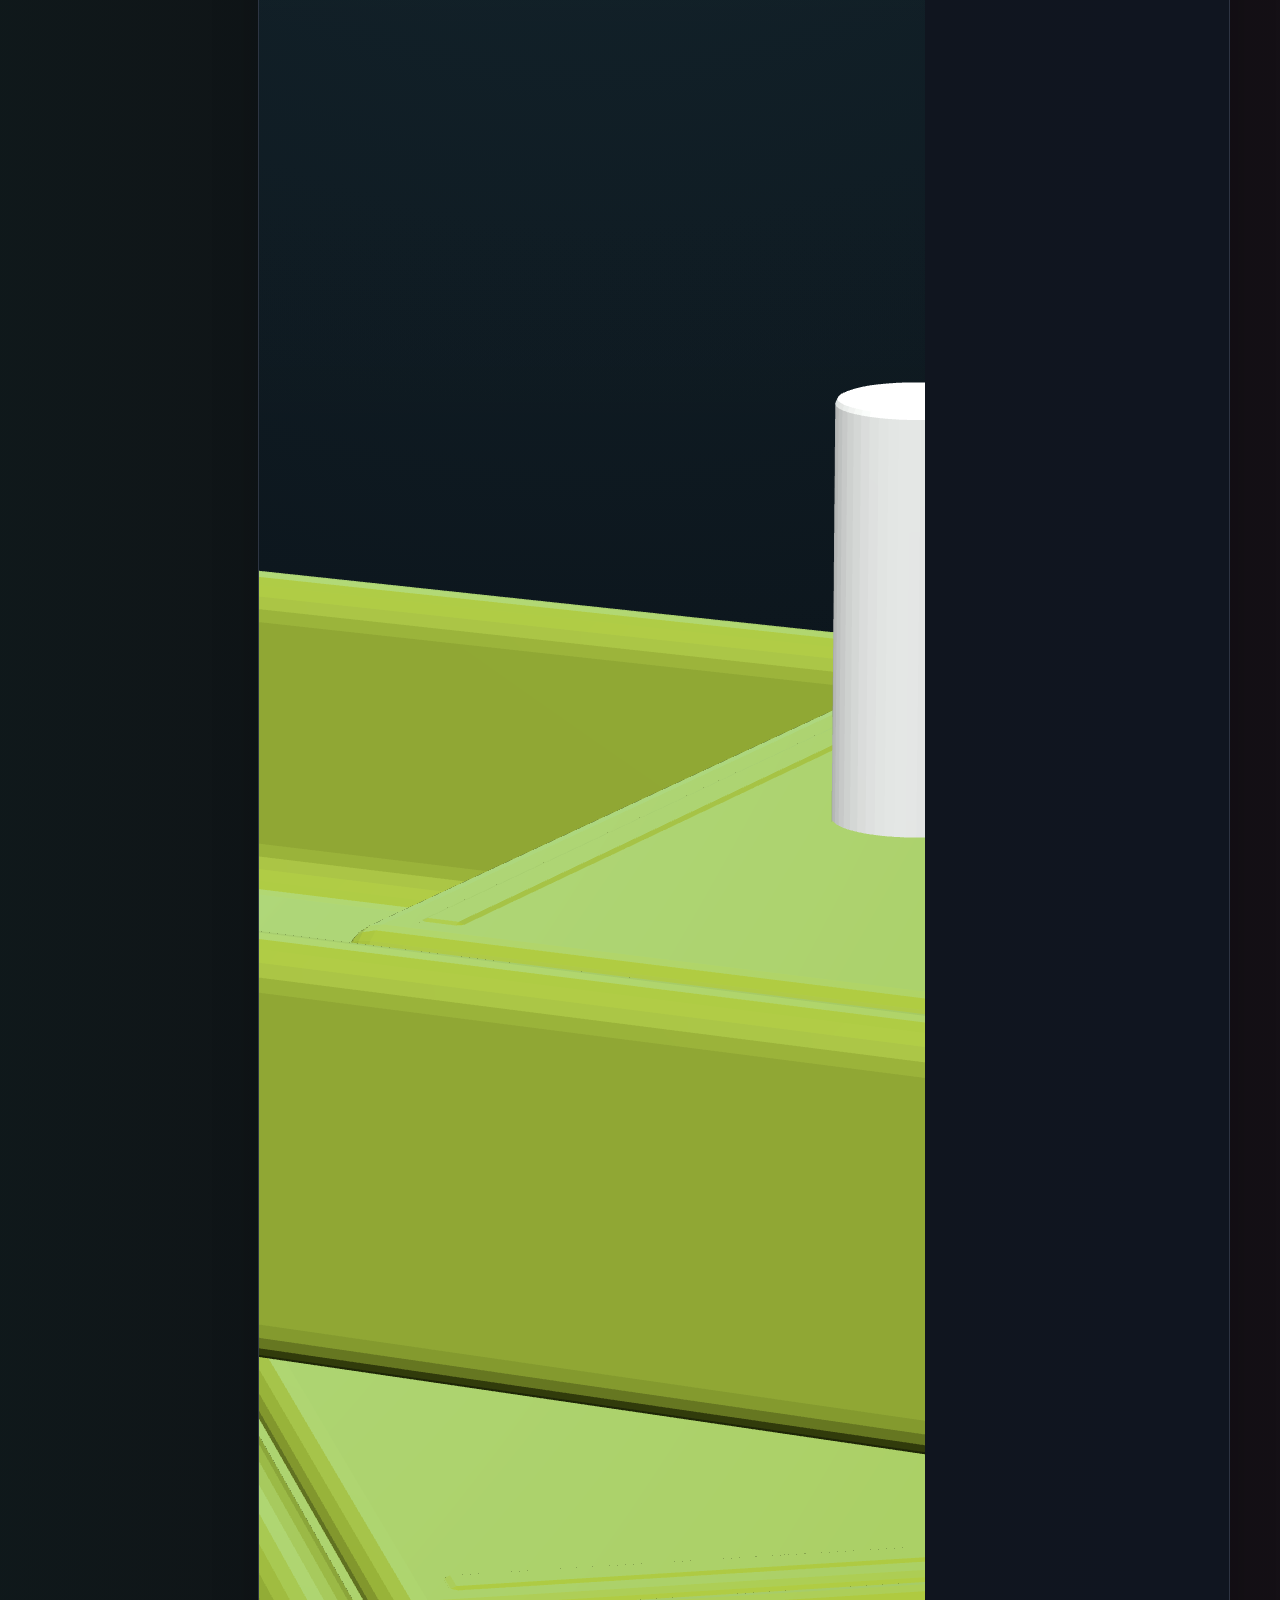
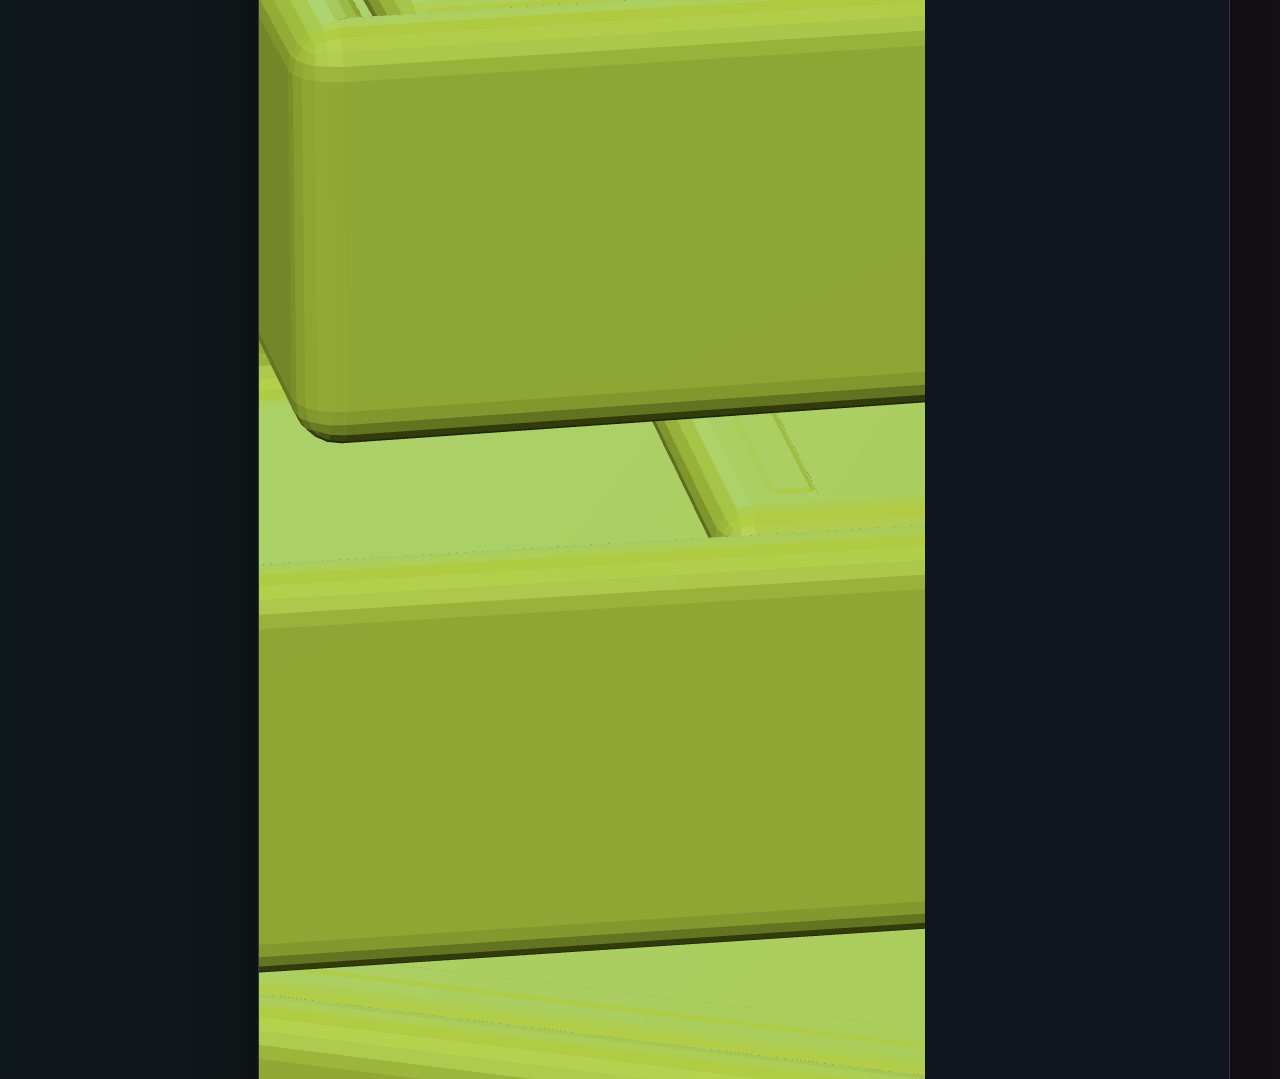
==== commit d1831c7b: "Rename comparison image files to remove hash prefixes Co-authored-by: Cursor <cursoragent@cursor.com" ====
--- a/PRISM/index.html
+++ b/PRISM/index.html
@@ -91,21 +91,21 @@
       </div>
       <div class="comparison-gallery">
         <figure class="figure-panel comparison-figure">
-          <img src="asset/1Yz6-W3%3A%20Object%20Comparision.png" alt="Object-level qualitative comparison between NeoWorld-Pro and prior articulation baselines." loading="lazy" decoding="async">
+          <img src="asset/Object%20Comparision.png" alt="Object-level qualitative comparison between NeoWorld-Pro and prior articulation baselines." loading="lazy" decoding="async">
           <figcaption class="comparison-caption">
             <strong>Object-level comparison.</strong>
             Against articulation-focused baselines (URDF-Anything+, ArtiCraft), NeoWorld-Pro reconstructs objects with faithful geometry, accurate appearance, and articulated parts that remain fully controllable in simulation.
           </figcaption>
         </figure>
         <figure class="figure-panel comparison-figure">
-          <img src="asset/ZR43-Q1%3A%20Complex%20Real-world%20Object.webp" alt="NeoWorld-Pro reconstructions on complex real-world captured objects." loading="lazy" decoding="async">
+          <img src="asset/Complex%20Real-world%20Object.webp" alt="NeoWorld-Pro reconstructions on complex real-world captured objects." loading="lazy" decoding="async">
           <figcaption class="comparison-caption">
             <strong>Complex real-world objects.</strong>
             NeoWorld-Pro generalizes to in-the-wild captures, recovering objects with irregular shapes, multiple parts, and fine-grained structural details from a single RGB image.
           </figcaption>
         </figure>
         <figure class="figure-panel comparison-figure">
-          <img src="asset/ZR43-W1%3A%20Scene%20Comparison.png" alt="Scene-level qualitative comparison against TabletopGen, VIGA, and SAGE." loading="lazy" decoding="async">
+          <img src="asset/Scene%20Comparison.png" alt="Scene-level qualitative comparison against TabletopGen, VIGA, and SAGE." loading="lazy" decoding="async">
           <figcaption class="comparison-caption">
             <strong>Scene-level comparison.</strong>
             Compared with scene-generation baselines (TabletopGen, VIGA, SAGE), NeoWorld-Pro produces multi-object layouts with more faithful object identities, spatial relations, and physically plausible placements.
